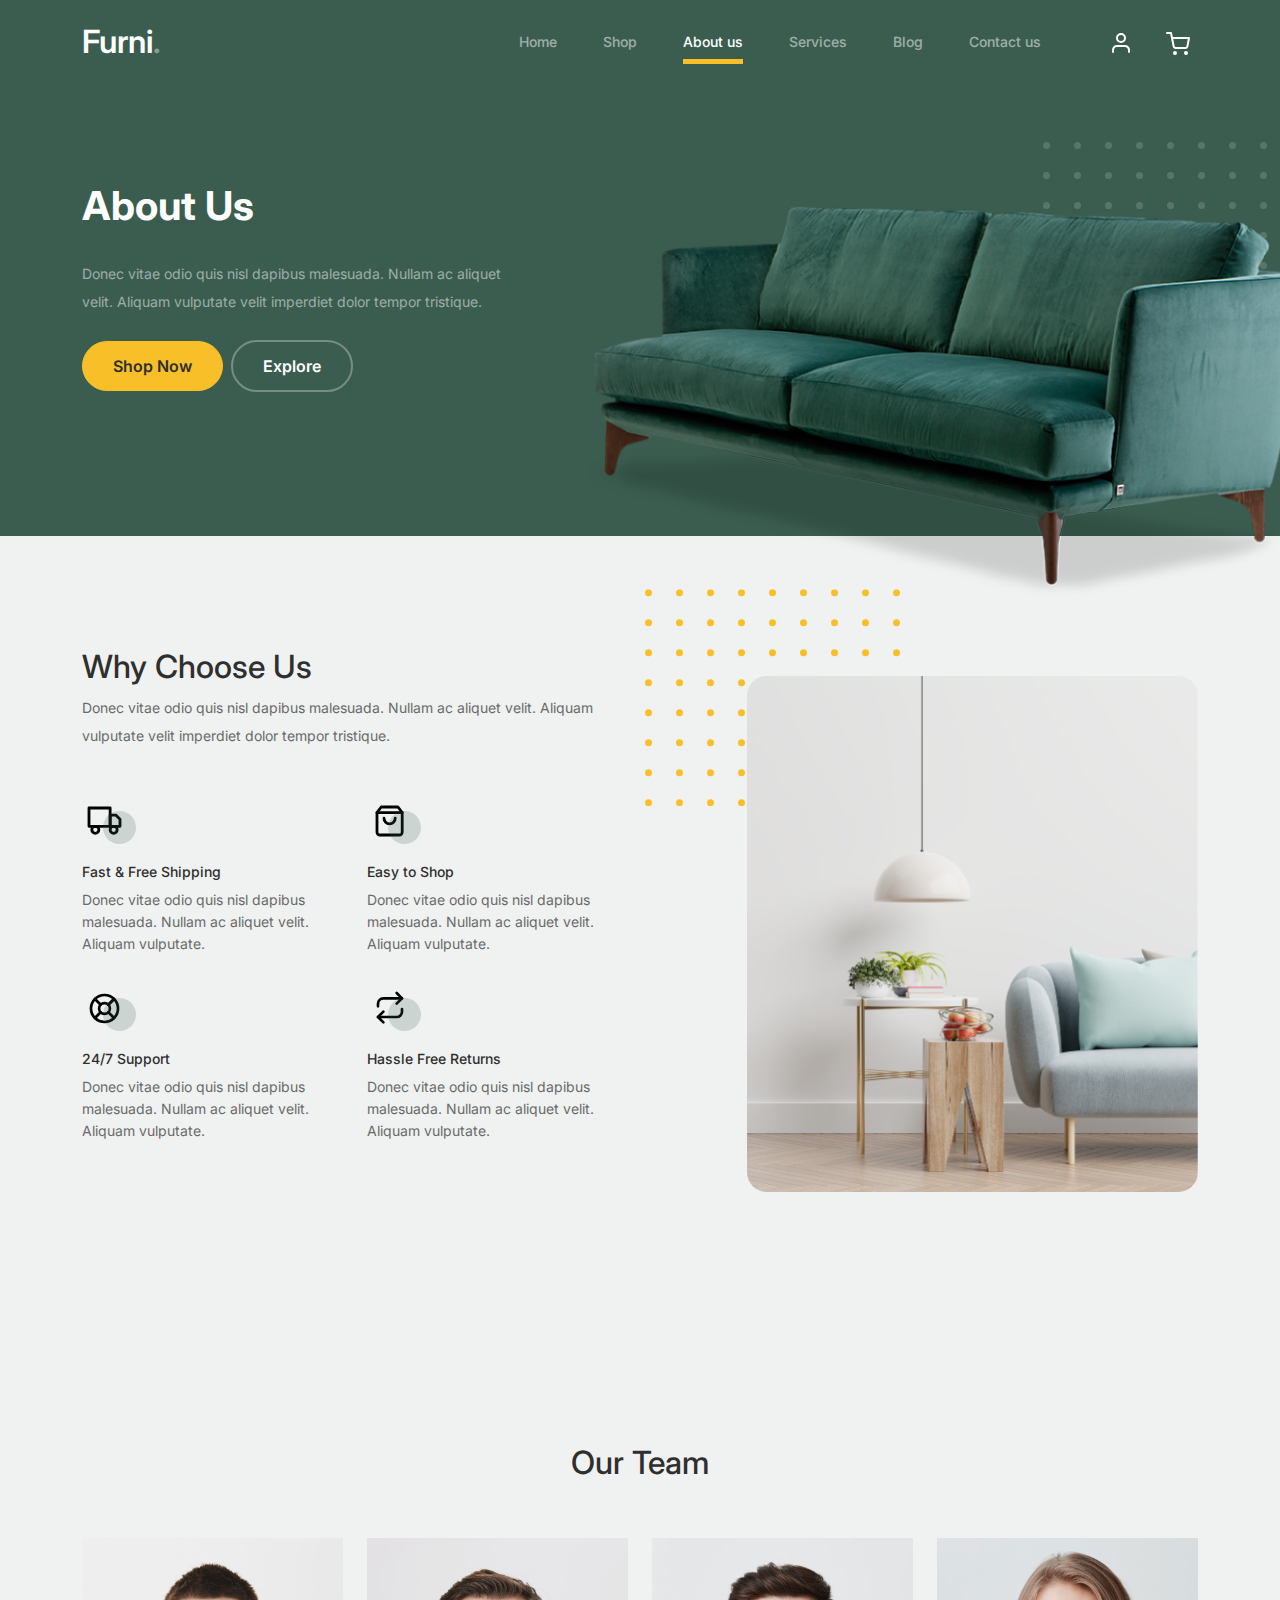
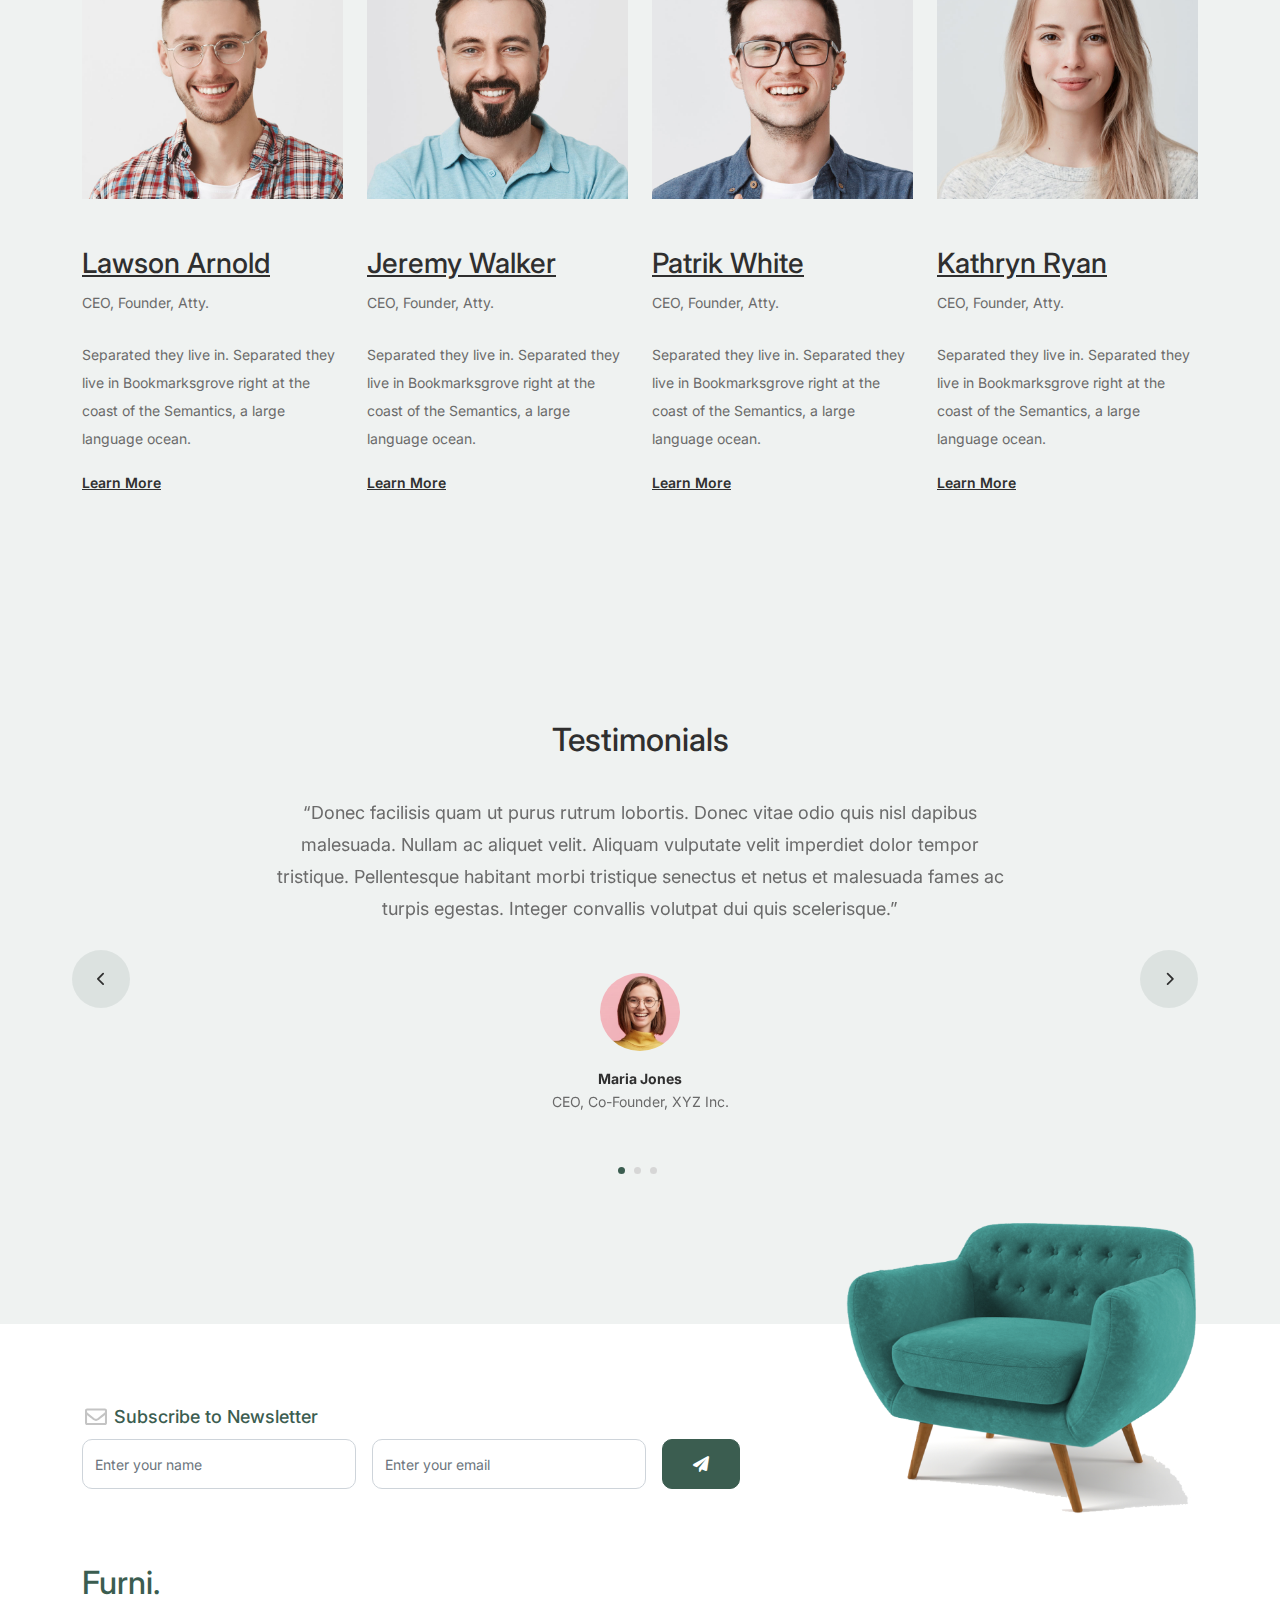
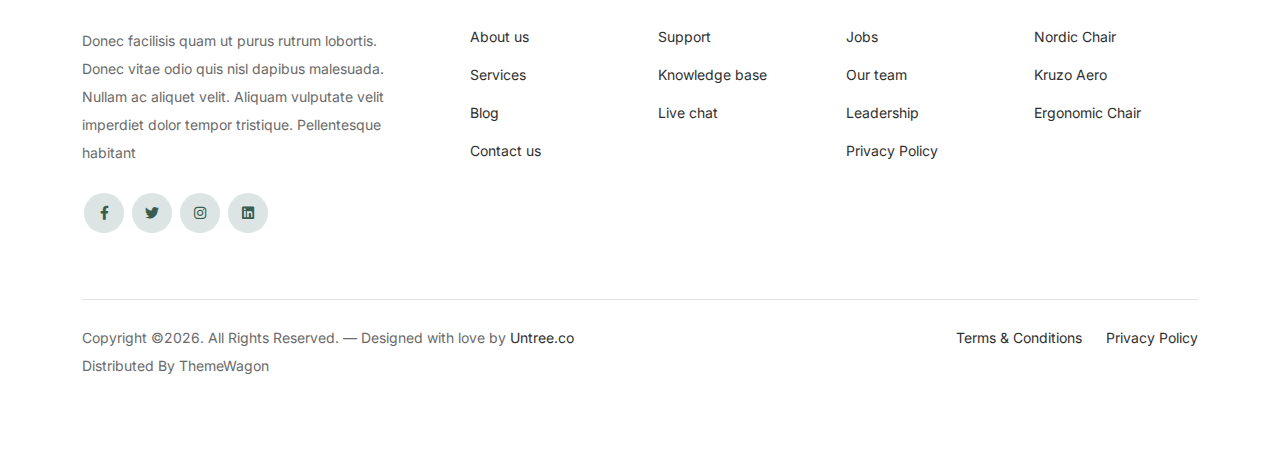
==== about.html @ dace1434 "add SVG icons and custom JavaScript for testimonial slider and quantity controls" ====
<!-- /*
* Bootstrap 5
* Template Name: Furni
* Template Author: Untree.co
* Template URI: https://untree.co/
* License: https://creativecommons.org/licenses/by/3.0/
*/ -->
<!doctype html>
<html lang="en">
<head>
  <meta charset="utf-8">
  <meta name="viewport" content="width=device-width, initial-scale=1, shrink-to-fit=no">
  <meta name="author" content="Untree.co">
  <link rel="shortcut icon" href="favicon.png">

  <meta name="description" content="" />
  <meta name="keywords" content="bootstrap, bootstrap4" />

		<!-- Bootstrap CSS -->
		<link href="css/bootstrap.min.css" rel="stylesheet">
		<link href="https://cdnjs.cloudflare.com/ajax/libs/font-awesome/6.0.0-beta3/css/all.min.css" rel="stylesheet">
		<link href="css/tiny-slider.css" rel="stylesheet">
		<link href="css/style.css" rel="stylesheet">
		<title>Furni Free Bootstrap 5 Template for Furniture and Interior Design Websites by Untree.co </title>
	</head>

	<body>

		<!-- Start Header/Navigation -->
		<nav class="custom-navbar navbar navbar navbar-expand-md navbar-dark bg-dark" arial-label="Furni navigation bar">

			<div class="container">
				<a class="navbar-brand" href="index.html">Furni<span>.</span></a>

				<button class="navbar-toggler" type="button" data-bs-toggle="collapse" data-bs-target="#navbarsFurni" aria-controls="navbarsFurni" aria-expanded="false" aria-label="Toggle navigation">
					<span class="navbar-toggler-icon"></span>
				</button>

				<div class="collapse navbar-collapse" id="navbarsFurni">
					<ul class="custom-navbar-nav navbar-nav ms-auto mb-2 mb-md-0">
						<li class="nav-item ">
							<a class="nav-link" href="index.html">Home</a>
						</li>
						<li><a class="nav-link" href="shop.html">Shop</a></li>
						<li class="active"><a class="nav-link" href="about.html">About us</a></li>
						<li><a class="nav-link" href="services.html">Services</a></li>
						<li><a class="nav-link" href="blog.html">Blog</a></li>
						<li><a class="nav-link" href="contact.html">Contact us</a></li>
					</ul>

					<ul class="custom-navbar-cta navbar-nav mb-2 mb-md-0 ms-5">
						<li><a class="nav-link" href="#"><img src="images/user.svg"></a></li>
						<li><a class="nav-link" href="cart.html"><img src="images/cart.svg"></a></li>
					</ul>
				</div>
			</div>
				
		</nav>
		<!-- End Header/Navigation -->

		<!-- Start Hero Section -->
			<div class="hero">
				<div class="container">
					<div class="row justify-content-between">
						<div class="col-lg-5">
							<div class="intro-excerpt">
								<h1>About Us</h1>
								<p class="mb-4">Donec vitae odio quis nisl dapibus malesuada. Nullam ac aliquet velit. Aliquam vulputate velit imperdiet dolor tempor tristique.</p>
								<p><a href="" class="btn btn-secondary me-2">Shop Now</a><a href="#" class="btn btn-white-outline">Explore</a></p>
							</div>
						</div>
						<div class="col-lg-7">
							<div class="hero-img-wrap">
								<img src="images/couch.png" class="img-fluid">
							</div>
						</div>
					</div>
				</div>
			</div>
		<!-- End Hero Section -->

		

		<!-- Start Why Choose Us Section -->
		<div class="why-choose-section">
			<div class="container">
				<div class="row justify-content-between align-items-center">
					<div class="col-lg-6">
						<h2 class="section-title">Why Choose Us</h2>
						<p>Donec vitae odio quis nisl dapibus malesuada. Nullam ac aliquet velit. Aliquam vulputate velit imperdiet dolor tempor tristique.</p>

						<div class="row my-5">
							<div class="col-6 col-md-6">
								<div class="feature">
									<div class="icon">
										<img src="images/truck.svg" alt="Image" class="imf-fluid">
									</div>
									<h3>Fast &amp; Free Shipping</h3>
									<p>Donec vitae odio quis nisl dapibus malesuada. Nullam ac aliquet velit. Aliquam vulputate.</p>
								</div>
							</div>

							<div class="col-6 col-md-6">
								<div class="feature">
									<div class="icon">
										<img src="images/bag.svg" alt="Image" class="imf-fluid">
									</div>
									<h3>Easy to Shop</h3>
									<p>Donec vitae odio quis nisl dapibus malesuada. Nullam ac aliquet velit. Aliquam vulputate.</p>
								</div>
							</div>

							<div class="col-6 col-md-6">
								<div class="feature">
									<div class="icon">
										<img src="images/support.svg" alt="Image" class="imf-fluid">
									</div>
									<h3>24/7 Support</h3>
									<p>Donec vitae odio quis nisl dapibus malesuada. Nullam ac aliquet velit. Aliquam vulputate.</p>
								</div>
							</div>

							<div class="col-6 col-md-6">
								<div class="feature">
									<div class="icon">
										<img src="images/return.svg" alt="Image" class="imf-fluid">
									</div>
									<h3>Hassle Free Returns</h3>
									<p>Donec vitae odio quis nisl dapibus malesuada. Nullam ac aliquet velit. Aliquam vulputate.</p>
								</div>
							</div>

						</div>
					</div>

					<div class="col-lg-5">
						<div class="img-wrap">
							<img src="images/why-choose-us-img.jpg" alt="Image" class="img-fluid">
						</div>
					</div>

				</div>
			</div>
		</div>
		<!-- End Why Choose Us Section -->

		<!-- Start Team Section -->
		<div class="untree_co-section">
			<div class="container">

				<div class="row mb-5">
					<div class="col-lg-5 mx-auto text-center">
						<h2 class="section-title">Our Team</h2>
					</div>
				</div>

				<div class="row">

					<!-- Start Column 1 -->
					<div class="col-12 col-md-6 col-lg-3 mb-5 mb-md-0">
						<img src="images/person_1.jpg" class="img-fluid mb-5">
						<h3 clas><a href="#"><span class="">Lawson</span> Arnold</a></h3>
            <span class="d-block position mb-4">CEO, Founder, Atty.</span>
            <p>Separated they live in.
            Separated they live in Bookmarksgrove right at the coast of the Semantics, a large language ocean.</p>
            <p class="mb-0"><a href="#" class="more dark">Learn More <span class="icon-arrow_forward"></span></a></p>
					</div> 
					<!-- End Column 1 -->

					<!-- Start Column 2 -->
					<div class="col-12 col-md-6 col-lg-3 mb-5 mb-md-0">
						<img src="images/person_2.jpg" class="img-fluid mb-5">

						<h3 clas><a href="#"><span class="">Jeremy</span> Walker</a></h3>
            <span class="d-block position mb-4">CEO, Founder, Atty.</span>
            <p>Separated they live in.
            Separated they live in Bookmarksgrove right at the coast of the Semantics, a large language ocean.</p>
            <p class="mb-0"><a href="#" class="more dark">Learn More <span class="icon-arrow_forward"></span></a></p>

					</div> 
					<!-- End Column 2 -->

					<!-- Start Column 3 -->
					<div class="col-12 col-md-6 col-lg-3 mb-5 mb-md-0">
						<img src="images/person_3.jpg" class="img-fluid mb-5">
						<h3 clas><a href="#"><span class="">Patrik</span> White</a></h3>
            <span class="d-block position mb-4">CEO, Founder, Atty.</span>
            <p>Separated they live in.
            Separated they live in Bookmarksgrove right at the coast of the Semantics, a large language ocean.</p>
            <p class="mb-0"><a href="#" class="more dark">Learn More <span class="icon-arrow_forward"></span></a></p>
					</div> 
					<!-- End Column 3 -->

					<!-- Start Column 4 -->
					<div class="col-12 col-md-6 col-lg-3 mb-5 mb-md-0">
						<img src="images/person_4.jpg" class="img-fluid mb-5">

						<h3 clas><a href="#"><span class="">Kathryn</span> Ryan</a></h3>
            <span class="d-block position mb-4">CEO, Founder, Atty.</span>
            <p>Separated they live in.
            Separated they live in Bookmarksgrove right at the coast of the Semantics, a large language ocean.</p>
            <p class="mb-0"><a href="#" class="more dark">Learn More <span class="icon-arrow_forward"></span></a></p>

          
					</div> 
					<!-- End Column 4 -->

					

				</div>
			</div>
		</div>
		<!-- End Team Section -->

		

		<!-- Start Testimonial Slider -->
		<div class="testimonial-section before-footer-section">
			<div class="container">
				<div class="row">
					<div class="col-lg-7 mx-auto text-center">
						<h2 class="section-title">Testimonials</h2>
					</div>
				</div>

				<div class="row justify-content-center">
					<div class="col-lg-12">
						<div class="testimonial-slider-wrap text-center">

							<div id="testimonial-nav">
								<span class="prev" data-controls="prev"><span class="fa fa-chevron-left"></span></span>
								<span class="next" data-controls="next"><span class="fa fa-chevron-right"></span></span>
							</div>

							<div class="testimonial-slider">
								
								<div class="item">
									<div class="row justify-content-center">
										<div class="col-lg-8 mx-auto">

											<div class="testimonial-block text-center">
												<blockquote class="mb-5">
													<p>&ldquo;Donec facilisis quam ut purus rutrum lobortis. Donec vitae odio quis nisl dapibus malesuada. Nullam ac aliquet velit. Aliquam vulputate velit imperdiet dolor tempor tristique. Pellentesque habitant morbi tristique senectus et netus et malesuada fames ac turpis egestas. Integer convallis volutpat dui quis scelerisque.&rdquo;</p>
												</blockquote>

												<div class="author-info">
													<div class="author-pic">
														<img src="images/person-1.png" alt="Maria Jones" class="img-fluid">
													</div>
													<h3 class="font-weight-bold">Maria Jones</h3>
													<span class="position d-block mb-3">CEO, Co-Founder, XYZ Inc.</span>
												</div>
											</div>

										</div>
									</div>
								</div> 
								<!-- END item -->

								<div class="item">
									<div class="row justify-content-center">
										<div class="col-lg-8 mx-auto">

											<div class="testimonial-block text-center">
												<blockquote class="mb-5">
													<p>&ldquo;Donec facilisis quam ut purus rutrum lobortis. Donec vitae odio quis nisl dapibus malesuada. Nullam ac aliquet velit. Aliquam vulputate velit imperdiet dolor tempor tristique. Pellentesque habitant morbi tristique senectus et netus et malesuada fames ac turpis egestas. Integer convallis volutpat dui quis scelerisque.&rdquo;</p>
												</blockquote>

												<div class="author-info">
													<div class="author-pic">
														<img src="images/person-1.png" alt="Maria Jones" class="img-fluid">
													</div>
													<h3 class="font-weight-bold">Maria Jones</h3>
													<span class="position d-block mb-3">CEO, Co-Founder, XYZ Inc.</span>
												</div>
											</div>

										</div>
									</div>
								</div> 
								<!-- END item -->

								<div class="item">
									<div class="row justify-content-center">
										<div class="col-lg-8 mx-auto">

											<div class="testimonial-block text-center">
												<blockquote class="mb-5">
													<p>&ldquo;Donec facilisis quam ut purus rutrum lobortis. Donec vitae odio quis nisl dapibus malesuada. Nullam ac aliquet velit. Aliquam vulputate velit imperdiet dolor tempor tristique. Pellentesque habitant morbi tristique senectus et netus et malesuada fames ac turpis egestas. Integer convallis volutpat dui quis scelerisque.&rdquo;</p>
												</blockquote>

												<div class="author-info">
													<div class="author-pic">
														<img src="images/person-1.png" alt="Maria Jones" class="img-fluid">
													</div>
													<h3 class="font-weight-bold">Maria Jones</h3>
													<span class="position d-block mb-3">CEO, Co-Founder, XYZ Inc.</span>
												</div>
											</div>

										</div>
									</div>
								</div> 
								<!-- END item -->

							</div>

						</div>
					</div>
				</div>
			</div>
		</div>
		<!-- End Testimonial Slider -->

		

		<!-- Start Footer Section -->
		<footer class="footer-section">
			<div class="container relative">

				<div class="sofa-img">
					<img src="images/sofa.png" alt="Image" class="img-fluid">
				</div>

				<div class="row">
					<div class="col-lg-8">
						<div class="subscription-form">
							<h3 class="d-flex align-items-center"><span class="me-1"><img src="images/envelope-outline.svg" alt="Image" class="img-fluid"></span><span>Subscribe to Newsletter</span></h3>

							<form action="#" class="row g-3">
								<div class="col-auto">
									<input type="text" class="form-control" placeholder="Enter your name">
								</div>
								<div class="col-auto">
									<input type="email" class="form-control" placeholder="Enter your email">
								</div>
								<div class="col-auto">
									<button class="btn btn-primary">
										<span class="fa fa-paper-plane"></span>
									</button>
								</div>
							</form>

						</div>
					</div>
				</div>

				<div class="row g-5 mb-5">
					<div class="col-lg-4">
						<div class="mb-4 footer-logo-wrap"><a href="#" class="footer-logo">Furni<span>.</span></a></div>
						<p class="mb-4">Donec facilisis quam ut purus rutrum lobortis. Donec vitae odio quis nisl dapibus malesuada. Nullam ac aliquet velit. Aliquam vulputate velit imperdiet dolor tempor tristique. Pellentesque habitant</p>

						<ul class="list-unstyled custom-social">
							<li><a href="#"><span class="fa fa-brands fa-facebook-f"></span></a></li>
							<li><a href="#"><span class="fa fa-brands fa-twitter"></span></a></li>
							<li><a href="#"><span class="fa fa-brands fa-instagram"></span></a></li>
							<li><a href="#"><span class="fa fa-brands fa-linkedin"></span></a></li>
						</ul>
					</div>

					<div class="col-lg-8">
						<div class="row links-wrap">
							<div class="col-6 col-sm-6 col-md-3">
								<ul class="list-unstyled">
									<li><a href="#">About us</a></li>
									<li><a href="#">Services</a></li>
									<li><a href="#">Blog</a></li>
									<li><a href="#">Contact us</a></li>
								</ul>
							</div>

							<div class="col-6 col-sm-6 col-md-3">
								<ul class="list-unstyled">
									<li><a href="#">Support</a></li>
									<li><a href="#">Knowledge base</a></li>
									<li><a href="#">Live chat</a></li>
								</ul>
							</div>

							<div class="col-6 col-sm-6 col-md-3">
								<ul class="list-unstyled">
									<li><a href="#">Jobs</a></li>
									<li><a href="#">Our team</a></li>
									<li><a href="#">Leadership</a></li>
									<li><a href="#">Privacy Policy</a></li>
								</ul>
							</div>

							<div class="col-6 col-sm-6 col-md-3">
								<ul class="list-unstyled">
									<li><a href="#">Nordic Chair</a></li>
									<li><a href="#">Kruzo Aero</a></li>
									<li><a href="#">Ergonomic Chair</a></li>
								</ul>
							</div>
						</div>
					</div>

				</div>

				<div class="border-top copyright">
					<div class="row pt-4">
						<div class="col-lg-6">
							<p class="mb-2 text-center text-lg-start">Copyright &copy;<script>document.write(new Date().getFullYear());</script>. All Rights Reserved. &mdash; Designed with love by <a href="https://untree.co">Untree.co</a> Distributed By <a hreff="https://themewagon.com">ThemeWagon</a>  <!-- License information: https://untree.co/license/ -->
            </p>
						</div>

						<div class="col-lg-6 text-center text-lg-end">
							<ul class="list-unstyled d-inline-flex ms-auto">
								<li class="me-4"><a href="#">Terms &amp; Conditions</a></li>
								<li><a href="#">Privacy Policy</a></li>
							</ul>
						</div>

					</div>
				</div>

			</div>
		</footer>
		<!-- End Footer Section -->	


		<script src="js/bootstrap.bundle.min.js"></script>
		<script src="js/tiny-slider.js"></script>
		<script src="js/custom.js"></script>
	</body>

</html>
---- css/tiny-slider.css ----
.tns-outer{padding:0 !important}.tns-outer [hidden]{display:none !important}.tns-outer [aria-controls],.tns-outer [data-action]{cursor:pointer}.tns-slider{-webkit-transition:all 0s;-moz-transition:all 0s;transition:all 0s}.tns-slider>.tns-item{-webkit-box-sizing:border-box;-moz-box-sizing:border-box;box-sizing:border-box}.tns-horizontal.tns-subpixel{white-space:nowrap}.tns-horizontal.tns-subpixel>.tns-item{display:inline-block;vertical-align:top;white-space:normal}.tns-horizontal.tns-no-subpixel:after{content:'';display:table;clear:both}.tns-horizontal.tns-no-subpixel>.tns-item{float:left}.tns-horizontal.tns-carousel.tns-no-subpixel>.tns-item{margin-right:-100%}.tns-no-calc{position:relative;left:0}.tns-gallery{position:relative;left:0;min-height:1px}.tns-gallery>.tns-item{position:absolute;left:-100%;-webkit-transition:transform 0s, opacity 0s;-moz-transition:transform 0s, opacity 0s;transition:transform 0s, opacity 0s}.tns-gallery>.tns-slide-active{position:relative;left:auto !important}.tns-gallery>.tns-moving{-webkit-transition:all 0.25s;-moz-transition:all 0.25s;transition:all 0.25s}.tns-autowidth{display:inline-block}.tns-lazy-img{-webkit-transition:opacity 0.6s;-moz-transition:opacity 0.6s;transition:opacity 0.6s;opacity:0.6}.tns-lazy-img.tns-complete{opacity:1}.tns-ah{-webkit-transition:height 0s;-moz-transition:height 0s;transition:height 0s}.tns-ovh{overflow:hidden}.tns-visually-hidden{position:absolute;left:-10000em}.tns-transparent{opacity:0;visibility:hidden}.tns-fadeIn{opacity:1;filter:alpha(opacity=100);z-index:0}.tns-normal,.tns-fadeOut{opacity:0;filter:alpha(opacity=0);z-index:-1}.tns-vpfix{white-space:nowrap}.tns-vpfix>div,.tns-vpfix>li{display:inline-block}.tns-t-subp2{margin:0 auto;width:310px;position:relative;height:10px;overflow:hidden}.tns-t-ct{width:2333.3333333%;width:-webkit-calc(100% * 70 / 3);width:-moz-calc(100% * 70 / 3);width:calc(100% * 70 / 3);position:absolute;right:0}.tns-t-ct:after{content:'';display:table;clear:both}.tns-t-ct>div{width:1.4285714%;width:-webkit-calc(100% / 70);width:-moz-calc(100% / 70);width:calc(100% / 70);height:10px;float:left}

/*# sourceMappingURL=sourcemaps/tiny-slider.css.map */
---- css/style.css ----
/*
* Template Name: UntreeStore
* Template Author: Untree.co
* Author URI: https://untree.co/
* License: https://creativecommons.org/licenses/by/3.0/
*/
@import url("https://fonts.googleapis.com/css2?family=Inter:wght@400;500;600;700;800&display=swap");
body {
  overflow-x: hidden;
  position: relative; }

body {
  font-family: "Inter", sans-serif;
  font-weight: 400;
  line-height: 28px;
  color: #6a6a6a;
  font-size: 14px;
  background-color: #eff2f1; }

a {
  text-decoration: none;
  -webkit-transition: .3s all ease;
  -o-transition: .3s all ease;
  transition: .3s all ease;
  color: #2f2f2f;
  text-decoration: underline; }
  a:hover {
    color: #2f2f2f;
    text-decoration: none; }
  a.more {
    font-weight: 600; }

.custom-navbar {
  background: #3b5d50 !important;
  padding-top: 20px;
  padding-bottom: 20px; }
  .custom-navbar .navbar-brand {
    font-size: 32px;
    font-weight: 600; }
    .custom-navbar .navbar-brand > span {
      opacity: .4; }
  .custom-navbar .navbar-toggler {
    border-color: transparent; }
    .custom-navbar .navbar-toggler:active, .custom-navbar .navbar-toggler:focus {
      -webkit-box-shadow: none;
      box-shadow: none;
      outline: none; }
  @media (min-width: 992px) {
    .custom-navbar .custom-navbar-nav li {
      margin-left: 15px;
      margin-right: 15px; } }
  .custom-navbar .custom-navbar-nav li a {
    font-weight: 500;
    color: #ffffff !important;
    opacity: .5;
    -webkit-transition: .3s all ease;
    -o-transition: .3s all ease;
    transition: .3s all ease;
    position: relative; }
    @media (min-width: 768px) {
      .custom-navbar .custom-navbar-nav li a:before {
        content: "";
        position: absolute;
        bottom: 0;
        left: 8px;
        right: 8px;
        background: #f9bf29;
        height: 5px;
        opacity: 1;
        visibility: visible;
        width: 0;
        -webkit-transition: .15s all ease-out;
        -o-transition: .15s all ease-out;
        transition: .15s all ease-out; } }
    .custom-navbar .custom-navbar-nav li a:hover {
      opacity: 1; }
      .custom-navbar .custom-navbar-nav li a:hover:before {
        width: calc(100% - 16px); }
  .custom-navbar .custom-navbar-nav li.active a {
    opacity: 1; }
    .custom-navbar .custom-navbar-nav li.active a:before {
      width: calc(100% - 16px); }
  .custom-navbar .custom-navbar-cta {
    margin-left: 0 !important;
    -webkit-box-orient: horizontal;
    -webkit-box-direction: normal;
    -ms-flex-direction: row;
    flex-direction: row; }
    @media (min-width: 768px) {
      .custom-navbar .custom-navbar-cta {
        margin-left: 40px !important; } }
    .custom-navbar .custom-navbar-cta li {
      margin-left: 0px;
      margin-right: 0px; }
      .custom-navbar .custom-navbar-cta li:first-child {
        margin-right: 20px; }

.hero {
  background: #3b5d50;
  padding: calc(4rem - 30px) 0 0rem 0; }
  @media (min-width: 768px) {
    .hero {
      padding: calc(4rem - 30px) 0 4rem 0; } }
  @media (min-width: 992px) {
    .hero {
      padding: calc(8rem - 30px) 0 8rem 0; } }
  .hero .intro-excerpt {
    position: relative;
    z-index: 4; }
    @media (min-width: 992px) {
      .hero .intro-excerpt {
        max-width: 450px; } }
  .hero h1 {
    font-weight: 700;
    color: #ffffff;
    margin-bottom: 30px; }
    @media (min-width: 1400px) {
      .hero h1 {
        font-size: 54px; } }
  .hero p {
    color: rgba(255, 255, 255, 0.5);
    margin-botom: 30px; }
  .hero .hero-img-wrap {
    position: relative; }
    .hero .hero-img-wrap img {
      position: relative;
      top: 0px;
      right: 0px;
      z-index: 2;
      max-width: 780px;
      left: -20px; }
      @media (min-width: 768px) {
        .hero .hero-img-wrap img {
          right: 0px;
          left: -100px; } }
      @media (min-width: 992px) {
        .hero .hero-img-wrap img {
          left: 0px;
          top: -80px;
          position: absolute;
          right: -50px; } }
      @media (min-width: 1200px) {
        .hero .hero-img-wrap img {
          left: 0px;
          top: -80px;
          right: -100px; } }
    .hero .hero-img-wrap:after {
      content: "";
      position: absolute;
      width: 255px;
      height: 217px;
      background-image: url("../images/dots-light.svg");
      background-size: contain;
      background-repeat: no-repeat;
      right: -100px;
      top: -0px; }
      @media (min-width: 1200px) {
        .hero .hero-img-wrap:after {
          top: -40px; } }

.btn {
  font-weight: 600;
  padding: 12px 30px;
  border-radius: 30px;
  color: #ffffff;
  background: #2f2f2f;
  border-color: #2f2f2f; }
  .btn:hover {
    color: #ffffff;
    background: #222222;
    border-color: #222222; }
  .btn:active, .btn:focus {
    outline: none !important;
    -webkit-box-shadow: none;
    box-shadow: none; }
  .btn.btn-primary {
    background: #3b5d50;
    border-color: #3b5d50; }
    .btn.btn-primary:hover {
      background: #314d43;
      border-color: #314d43; }
  .btn.btn-secondary {
    color: #2f2f2f;
    background: #f9bf29;
    border-color: #f9bf29; }
    .btn.btn-secondary:hover {
      background: #f8b810;
      border-color: #f8b810; }
  .btn.btn-white-outline {
    background: transparent;
    border-width: 2px;
    border-color: rgba(255, 255, 255, 0.3); }
    .btn.btn-white-outline:hover {
      border-color: white;
      color: #ffffff; }

.section-title {
  color: #2f2f2f; }

.product-section {
  padding: 7rem 0; }
  .product-section .product-item {
    text-align: center;
    text-decoration: none;
    display: block;
    position: relative;
    padding-bottom: 50px;
    cursor: pointer; }
    .product-section .product-item .product-thumbnail {
      margin-bottom: 30px;
      position: relative;
      top: 0;
      -webkit-transition: .3s all ease;
      -o-transition: .3s all ease;
      transition: .3s all ease; }
    .product-section .product-item h3 {
      font-weight: 600;
      font-size: 16px; }
    .product-section .product-item strong {
      font-weight: 800 !important;
      font-size: 18px !important; }
    .product-section .product-item h3, .product-section .product-item strong {
      color: #2f2f2f;
      text-decoration: none; }
    .product-section .product-item .icon-cross {
      position: absolute;
      width: 35px;
      height: 35px;
      display: inline-block;
      background: #2f2f2f;
      bottom: 15px;
      left: 50%;
      -webkit-transform: translateX(-50%);
      -ms-transform: translateX(-50%);
      transform: translateX(-50%);
      margin-bottom: -17.5px;
      border-radius: 50%;
      opacity: 0;
      visibility: hidden;
      -webkit-transition: .3s all ease;
      -o-transition: .3s all ease;
      transition: .3s all ease; }
      .product-section .product-item .icon-cross img {
        position: absolute;
        left: 50%;
        top: 50%;
        -webkit-transform: translate(-50%, -50%);
        -ms-transform: translate(-50%, -50%);
        transform: translate(-50%, -50%); }
    .product-section .product-item:before {
      bottom: 0;
      left: 0;
      right: 0;
      position: absolute;
      content: "";
      background: #dce5e4;
      height: 0%;
      z-index: -1;
      border-radius: 10px;
      -webkit-transition: .3s all ease;
      -o-transition: .3s all ease;
      transition: .3s all ease; }
    .product-section .product-item:hover .product-thumbnail {
      top: -25px; }
    .product-section .product-item:hover .icon-cross {
      bottom: 0;
      opacity: 1;
      visibility: visible; }
    .product-section .product-item:hover:before {
      height: 70%; }

.why-choose-section {
  padding: 7rem 0; }
  .why-choose-section .img-wrap {
    position: relative; }
    .why-choose-section .img-wrap:before {
      position: absolute;
      content: "";
      width: 255px;
      height: 217px;
      background-image: url("../images/dots-yellow.svg");
      background-repeat: no-repeat;
      background-size: contain;
      -webkit-transform: translate(-40%, -40%);
      -ms-transform: translate(-40%, -40%);
      transform: translate(-40%, -40%);
      z-index: -1; }
    .why-choose-section .img-wrap img {
      border-radius: 20px; }

.feature {
  margin-bottom: 30px; }
  .feature .icon {
    display: inline-block;
    position: relative;
    margin-bottom: 20px; }
    .feature .icon:before {
      content: "";
      width: 33px;
      height: 33px;
      position: absolute;
      background: rgba(59, 93, 80, 0.2);
      border-radius: 50%;
      right: -8px;
      bottom: 0; }
  .feature h3 {
    font-size: 14px;
    color: #2f2f2f; }
  .feature p {
    font-size: 14px;
    line-height: 22px;
    color: #6a6a6a; }

.we-help-section {
  padding: 7rem 0; }
  .we-help-section .imgs-grid {
    display: -ms-grid;
    display: grid;
    -ms-grid-columns: (1fr)[27];
    grid-template-columns: repeat(27, 1fr);
    position: relative; }
    .we-help-section .imgs-grid:before {
      position: absolute;
      content: "";
      width: 255px;
      height: 217px;
      background-image: url("../images/dots-green.svg");
      background-size: contain;
      background-repeat: no-repeat;
      -webkit-transform: translate(-40%, -40%);
      -ms-transform: translate(-40%, -40%);
      transform: translate(-40%, -40%);
      z-index: -1; }
    .we-help-section .imgs-grid .grid {
      position: relative; }
      .we-help-section .imgs-grid .grid img {
        border-radius: 20px;
        max-width: 100%; }
      .we-help-section .imgs-grid .grid.grid-1 {
        -ms-grid-column: 1;
        -ms-grid-column-span: 18;
        grid-column: 1 / span 18;
        -ms-grid-row: 1;
        -ms-grid-row-span: 27;
        grid-row: 1 / span 27; }
      .we-help-section .imgs-grid .grid.grid-2 {
        -ms-grid-column: 19;
        -ms-grid-column-span: 27;
        grid-column: 19 / span 27;
        -ms-grid-row: 1;
        -ms-grid-row-span: 5;
        grid-row: 1 / span 5;
        padding-left: 20px; }
      .we-help-section .imgs-grid .grid.grid-3 {
        -ms-grid-column: 14;
        -ms-grid-column-span: 16;
        grid-column: 14 / span 16;
        -ms-grid-row: 6;
        -ms-grid-row-span: 27;
        grid-row: 6 / span 27;
        padding-top: 20px; }

.custom-list {
  width: 100%; }
  .custom-list li {
    display: inline-block;
    width: calc(50% - 20px);
    margin-bottom: 12px;
    line-height: 1.5;
    position: relative;
    padding-left: 20px; }
    .custom-list li:before {
      content: "";
      width: 8px;
      height: 8px;
      border-radius: 50%;
      border: 2px solid #3b5d50;
      position: absolute;
      left: 0;
      top: 8px; }

.popular-product {
  padding: 0 0 7rem 0; }
  .popular-product .product-item-sm h3 {
    font-size: 14px;
    font-weight: 700;
    color: #2f2f2f; }
  .popular-product .product-item-sm a {
    text-decoration: none;
    color: #2f2f2f;
    -webkit-transition: .3s all ease;
    -o-transition: .3s all ease;
    transition: .3s all ease; }
    .popular-product .product-item-sm a:hover {
      color: rgba(47, 47, 47, 0.5); }
  .popular-product .product-item-sm p {
    line-height: 1.4;
    margin-bottom: 10px;
    font-size: 14px; }
  .popular-product .product-item-sm .thumbnail {
    margin-right: 10px;
    -webkit-box-flex: 0;
    -ms-flex: 0 0 120px;
    flex: 0 0 120px;
    position: relative; }
    .popular-product .product-item-sm .thumbnail:before {
      content: "";
      position: absolute;
      border-radius: 20px;
      background: #dce5e4;
      width: 98px;
      height: 98px;
      top: 50%;
      left: 50%;
      -webkit-transform: translate(-50%, -50%);
      -ms-transform: translate(-50%, -50%);
      transform: translate(-50%, -50%);
      z-index: -1; }

.testimonial-section {
  padding: 3rem 0 7rem 0; }

.testimonial-slider-wrap {
  position: relative; }
  .testimonial-slider-wrap .tns-inner {
    padding-top: 30px; }
  .testimonial-slider-wrap .item .testimonial-block blockquote {
    font-size: 16px; }
    @media (min-width: 768px) {
      .testimonial-slider-wrap .item .testimonial-block blockquote {
        line-height: 32px;
        font-size: 18px; } }
  .testimonial-slider-wrap .item .testimonial-block .author-info .author-pic {
    margin-bottom: 20px; }
    .testimonial-slider-wrap .item .testimonial-block .author-info .author-pic img {
      max-width: 80px;
      border-radius: 50%; }
  .testimonial-slider-wrap .item .testimonial-block .author-info h3 {
    font-size: 14px;
    font-weight: 700;
    color: #2f2f2f;
    margin-bottom: 0; }
  .testimonial-slider-wrap #testimonial-nav {
    position: absolute;
    top: 50%;
    z-index: 99;
    width: 100%;
    display: none; }
    @media (min-width: 768px) {
      .testimonial-slider-wrap #testimonial-nav {
        display: block; } }
    .testimonial-slider-wrap #testimonial-nav > span {
      cursor: pointer;
      position: absolute;
      width: 58px;
      height: 58px;
      line-height: 58px;
      border-radius: 50%;
      background: rgba(59, 93, 80, 0.1);
      color: #2f2f2f;
      -webkit-transition: .3s all ease;
      -o-transition: .3s all ease;
      transition: .3s all ease; }
      .testimonial-slider-wrap #testimonial-nav > span:hover {
        background: #3b5d50;
        color: #ffffff; }
    .testimonial-slider-wrap #testimonial-nav .prev {
      left: -10px; }
    .testimonial-slider-wrap #testimonial-nav .next {
      right: 0; }
  .testimonial-slider-wrap .tns-nav {
    position: absolute;
    bottom: -50px;
    left: 50%;
    -webkit-transform: translateX(-50%);
    -ms-transform: translateX(-50%);
    transform: translateX(-50%); }
    .testimonial-slider-wrap .tns-nav button {
      background: none;
      border: none;
      display: inline-block;
      position: relative;
      width: 0 !important;
      height: 7px !important;
      margin: 2px; }
      .testimonial-slider-wrap .tns-nav button:active, .testimonial-slider-wrap .tns-nav button:focus, .testimonial-slider-wrap .tns-nav button:hover {
        outline: none;
        -webkit-box-shadow: none;
        box-shadow: none;
        background: none; }
      .testimonial-slider-wrap .tns-nav button:before {
        display: block;
        width: 7px;
        height: 7px;
        left: 0;
        top: 0;
        position: absolute;
        content: "";
        border-radius: 50%;
        -webkit-transition: .3s all ease;
        -o-transition: .3s all ease;
        transition: .3s all ease;
        background-color: #d6d6d6; }
      .testimonial-slider-wrap .tns-nav button:hover:before, .testimonial-slider-wrap .tns-nav button.tns-nav-active:before {
        background-color: #3b5d50; }

.before-footer-section {
  padding: 7rem 0 12rem 0 !important; }

.blog-section {
  padding: 7rem 0 12rem 0; }
  .blog-section .post-entry a {
    text-decoration: none; }
  .blog-section .post-entry .post-thumbnail {
    display: block;
    margin-bottom: 20px; }
    .blog-section .post-entry .post-thumbnail img {
      border-radius: 20px;
      -webkit-transition: .3s all ease;
      -o-transition: .3s all ease;
      transition: .3s all ease; }
  .blog-section .post-entry .post-content-entry {
    padding-left: 15px;
    padding-right: 15px; }
    .blog-section .post-entry .post-content-entry h3 {
      font-size: 16px;
      margin-bottom: 0;
      font-weight: 600;
      margin-bottom: 7px; }
    .blog-section .post-entry .post-content-entry .meta {
      font-size: 14px; }
      .blog-section .post-entry .post-content-entry .meta a {
        font-weight: 600; }
  .blog-section .post-entry:hover .post-thumbnail img, .blog-section .post-entry:focus .post-thumbnail img {
    opacity: .7; }

.footer-section {
  padding: 80px 0;
  background: #ffffff; }
  .footer-section .relative {
    position: relative; }
  .footer-section a {
    text-decoration: none;
    color: #2f2f2f;
    -webkit-transition: .3s all ease;
    -o-transition: .3s all ease;
    transition: .3s all ease; }
    .footer-section a:hover {
      color: rgba(47, 47, 47, 0.5); }
  .footer-section .subscription-form {
    margin-bottom: 40px;
    position: relative;
    z-index: 2;
    margin-top: 100px; }
    @media (min-width: 992px) {
      .footer-section .subscription-form {
        margin-top: 0px;
        margin-bottom: 80px; } }
    .footer-section .subscription-form h3 {
      font-size: 18px;
      font-weight: 500;
      color: #3b5d50; }
    .footer-section .subscription-form .form-control {
      height: 50px;
      border-radius: 10px;
      font-family: "Inter", sans-serif; }
      .footer-section .subscription-form .form-control:active, .footer-section .subscription-form .form-control:focus {
        outline: none;
        -webkit-box-shadow: none;
        box-shadow: none;
        border-color: #3b5d50;
        -webkit-box-shadow: 0 1px 4px 0 rgba(0, 0, 0, 0.2);
        box-shadow: 0 1px 4px 0 rgba(0, 0, 0, 0.2); }
      .footer-section .subscription-form .form-control::-webkit-input-placeholder {
        font-size: 14px; }
      .footer-section .subscription-form .form-control::-moz-placeholder {
        font-size: 14px; }
      .footer-section .subscription-form .form-control:-ms-input-placeholder {
        font-size: 14px; }
      .footer-section .subscription-form .form-control:-moz-placeholder {
        font-size: 14px; }
    .footer-section .subscription-form .btn {
      border-radius: 10px !important; }
  .footer-section .sofa-img {
    position: absolute;
    top: -200px;
    z-index: 1;
    right: 0; }
    .footer-section .sofa-img img {
      max-width: 380px; }
  .footer-section .links-wrap {
    margin-top: 0px; }
    @media (min-width: 992px) {
      .footer-section .links-wrap {
        margin-top: 54px; } }
    .footer-section .links-wrap ul li {
      margin-bottom: 10px; }
  .footer-section .footer-logo-wrap .footer-logo {
    font-size: 32px;
    font-weight: 500;
    text-decoration: none;
    color: #3b5d50; }
  .footer-section .custom-social li {
    margin: 2px;
    display: inline-block; }
    .footer-section .custom-social li a {
      width: 40px;
      height: 40px;
      text-align: center;
      line-height: 40px;
      display: inline-block;
      background: #dce5e4;
      color: #3b5d50;
      border-radius: 50%; }
      .footer-section .custom-social li a:hover {
        background: #3b5d50;
        color: #ffffff; }
  .footer-section .border-top {
    border-color: #dce5e4; }
    .footer-section .border-top.copyright {
      font-size: 14px !important; }

.untree_co-section {
  padding: 7rem 0; }

.form-control {
  height: 50px;
  border-radius: 10px;
  font-family: "Inter", sans-serif; }
  .form-control:active, .form-control:focus {
    outline: none;
    -webkit-box-shadow: none;
    box-shadow: none;
    border-color: #3b5d50;
    -webkit-box-shadow: 0 1px 4px 0 rgba(0, 0, 0, 0.2);
    box-shadow: 0 1px 4px 0 rgba(0, 0, 0, 0.2); }
  .form-control::-webkit-input-placeholder {
    font-size: 14px; }
  .form-control::-moz-placeholder {
    font-size: 14px; }
  .form-control:-ms-input-placeholder {
    font-size: 14px; }
  .form-control:-moz-placeholder {
    font-size: 14px; }

.service {
  line-height: 1.5; }
  .service .service-icon {
    border-radius: 10px;
    -webkit-box-flex: 0;
    -ms-flex: 0 0 50px;
    flex: 0 0 50px;
    height: 50px;
    line-height: 50px;
    text-align: center;
    background: #3b5d50;
    margin-right: 20px;
    color: #ffffff; }

textarea {
  height: auto !important; }

.site-blocks-table {
  overflow: auto; }
  .site-blocks-table .product-thumbnail {
    width: 200px; }
  .site-blocks-table .btn {
    padding: 2px 10px; }
  .site-blocks-table thead th {
    padding: 30px;
    text-align: center;
    border-width: 0px !important;
    vertical-align: middle;
    color: rgba(0, 0, 0, 0.8);
    font-size: 18px; }
  .site-blocks-table td {
    padding: 20px;
    text-align: center;
    vertical-align: middle;
    color: rgba(0, 0, 0, 0.8); }
  .site-blocks-table tbody tr:first-child td {
    border-top: 1px solid #3b5d50 !important; }
  .site-blocks-table .btn {
    background: none !important;
    color: #000000;
    border: none;
    height: auto !important; }

.site-block-order-table th {
  border-top: none !important;
  border-bottom-width: 1px !important; }

.site-block-order-table td, .site-block-order-table th {
  color: #000000; }

.couponcode-wrap input {
  border-radius: 10px !important; }

.text-primary {
  color: #3b5d50 !important; }

.thankyou-icon {
  position: relative;
  color: #3b5d50; }
  .thankyou-icon:before {
    position: absolute;
    content: "";
    width: 50px;
    height: 50px;
    border-radius: 50%;
    background: rgba(59, 93, 80, 0.2); }
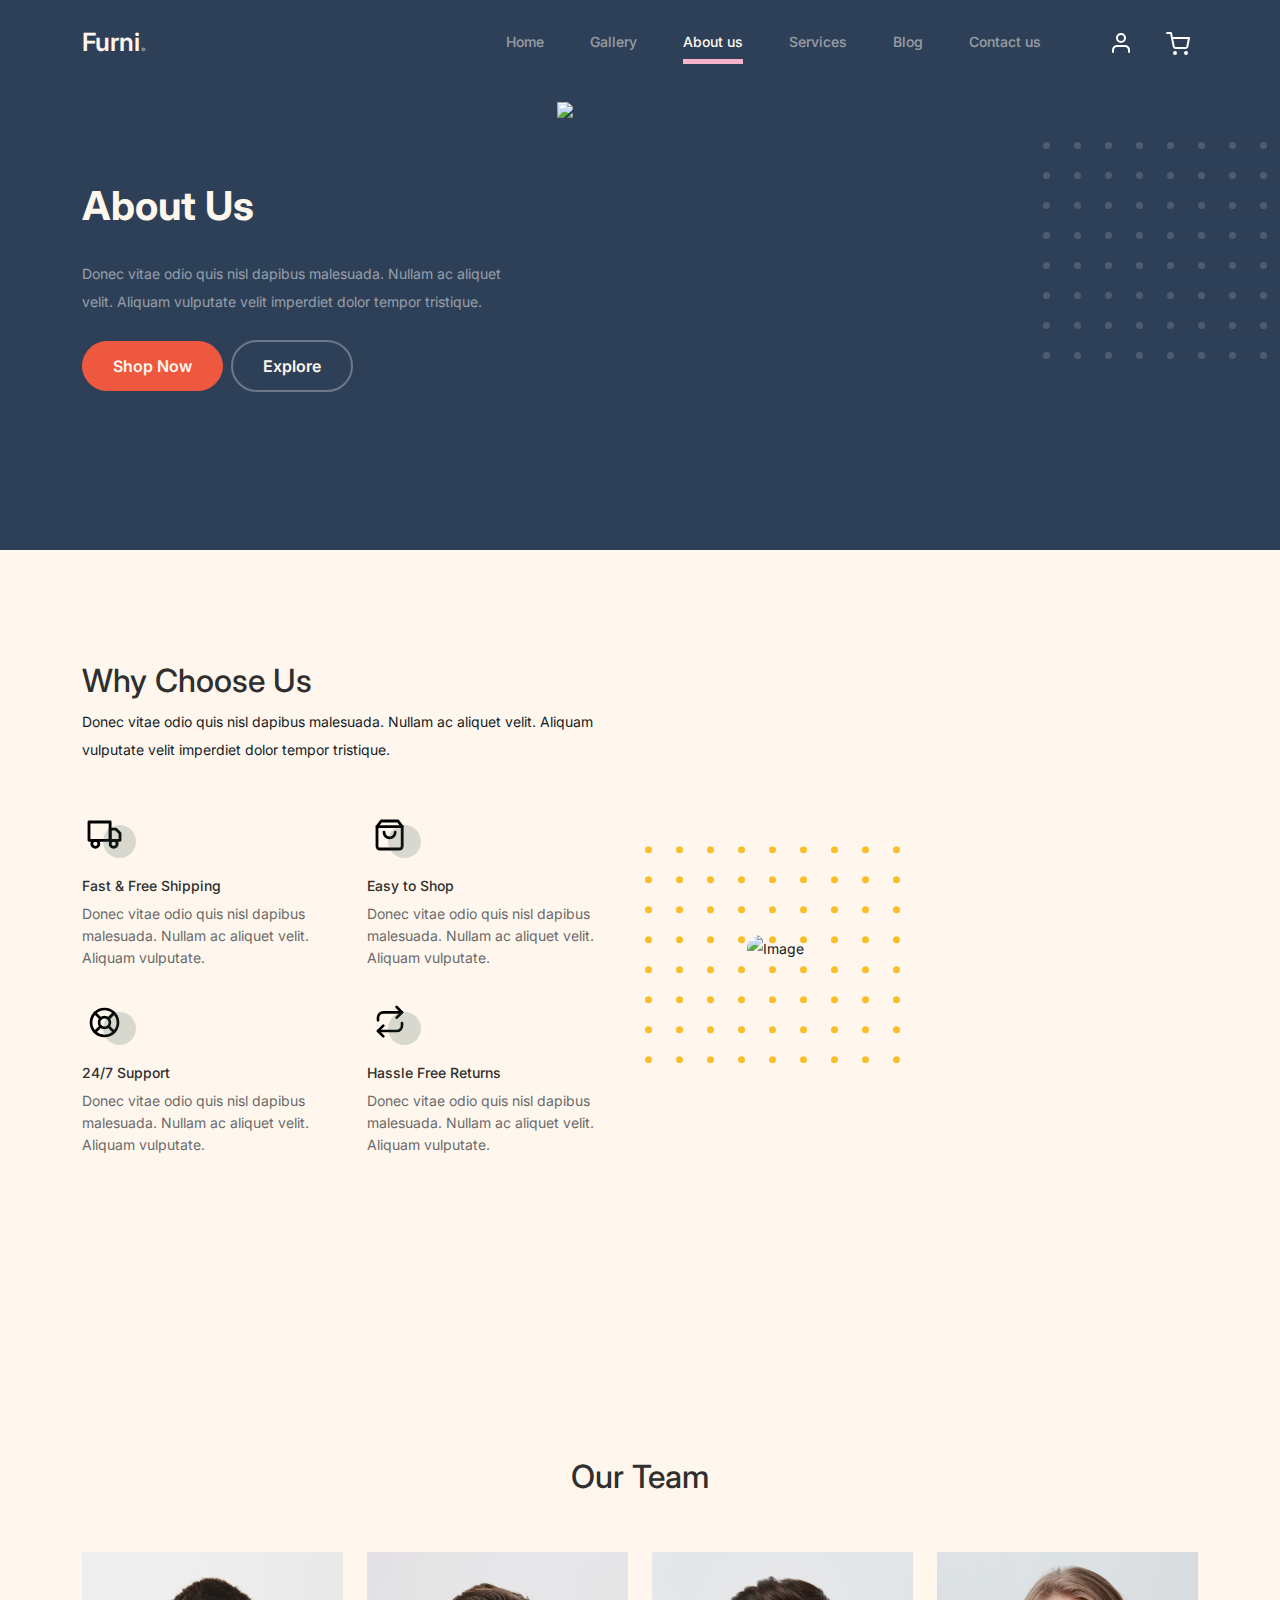
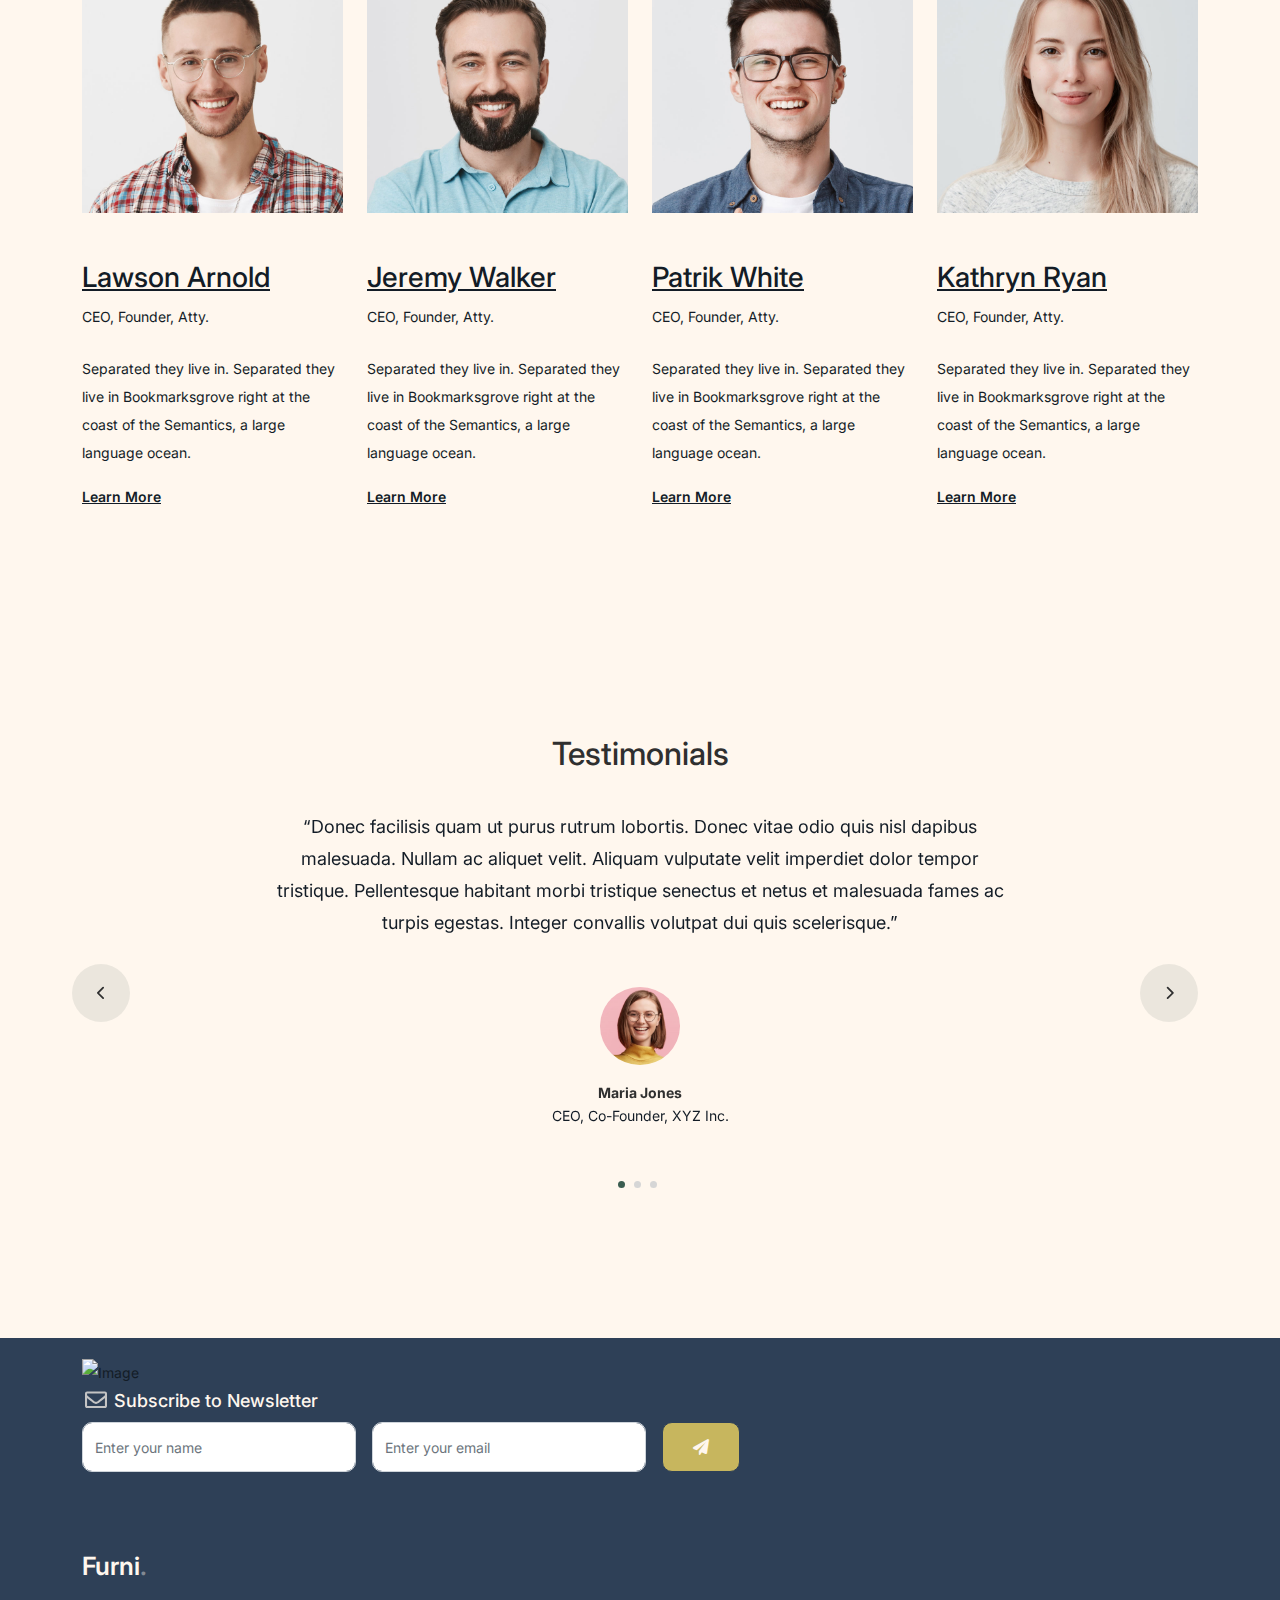
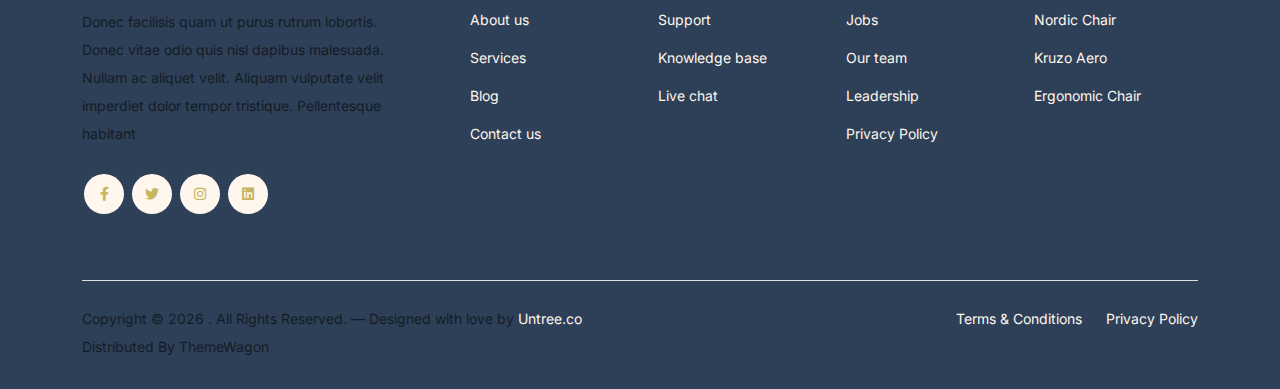
==== commit cda76422: "update navigation links to replace "Shop" with "Gallery" across multiple pages and update navbar lab" ====
--- a/about.html
+++ b/about.html
@@ -5,424 +5,565 @@
 * Template URI: https://untree.co/
 * License: https://creativecommons.org/licenses/by/3.0/
 */ -->
-<!doctype html>
+<!DOCTYPE html>
 <html lang="en">
-<head>
-  <meta charset="utf-8">
-  <meta name="viewport" content="width=device-width, initial-scale=1, shrink-to-fit=no">
-  <meta name="author" content="Untree.co">
-  <link rel="shortcut icon" href="favicon.png">
-
-  <meta name="description" content="" />
-  <meta name="keywords" content="bootstrap, bootstrap4" />
-
-		<!-- Bootstrap CSS -->
-		<link href="css/bootstrap.min.css" rel="stylesheet">
-		<link href="https://cdnjs.cloudflare.com/ajax/libs/font-awesome/6.0.0-beta3/css/all.min.css" rel="stylesheet">
-		<link href="css/tiny-slider.css" rel="stylesheet">
-		<link href="css/style.css" rel="stylesheet">
-		<title>Furni Free Bootstrap 5 Template for Furniture and Interior Design Websites by Untree.co </title>
-	</head>
-
-	<body>
-
-		<!-- Start Header/Navigation -->
-		<nav class="custom-navbar navbar navbar navbar-expand-md navbar-dark bg-dark" arial-label="Furni navigation bar">
-
-			<div class="container">
-				<a class="navbar-brand" href="index.html">Furni<span>.</span></a>
-
-				<button class="navbar-toggler" type="button" data-bs-toggle="collapse" data-bs-target="#navbarsFurni" aria-controls="navbarsFurni" aria-expanded="false" aria-label="Toggle navigation">
-					<span class="navbar-toggler-icon"></span>
-				</button>
-
-				<div class="collapse navbar-collapse" id="navbarsFurni">
-					<ul class="custom-navbar-nav navbar-nav ms-auto mb-2 mb-md-0">
-						<li class="nav-item ">
-							<a class="nav-link" href="index.html">Home</a>
-						</li>
-						<li><a class="nav-link" href="shop.html">Shop</a></li>
-						<li class="active"><a class="nav-link" href="about.html">About us</a></li>
-						<li><a class="nav-link" href="services.html">Services</a></li>
-						<li><a class="nav-link" href="blog.html">Blog</a></li>
-						<li><a class="nav-link" href="contact.html">Contact us</a></li>
-					</ul>
-
-					<ul class="custom-navbar-cta navbar-nav mb-2 mb-md-0 ms-5">
-						<li><a class="nav-link" href="#"><img src="images/user.svg"></a></li>
-						<li><a class="nav-link" href="cart.html"><img src="images/cart.svg"></a></li>
-					</ul>
-				</div>
-			</div>
-				
-		</nav>
-		<!-- End Header/Navigation -->
-
-		<!-- Start Hero Section -->
-			<div class="hero">
-				<div class="container">
-					<div class="row justify-content-between">
-						<div class="col-lg-5">
-							<div class="intro-excerpt">
-								<h1>About Us</h1>
-								<p class="mb-4">Donec vitae odio quis nisl dapibus malesuada. Nullam ac aliquet velit. Aliquam vulputate velit imperdiet dolor tempor tristique.</p>
-								<p><a href="" class="btn btn-secondary me-2">Shop Now</a><a href="#" class="btn btn-white-outline">Explore</a></p>
-							</div>
-						</div>
-						<div class="col-lg-7">
-							<div class="hero-img-wrap">
-								<img src="images/couch.png" class="img-fluid">
-							</div>
-						</div>
-					</div>
-				</div>
-			</div>
-		<!-- End Hero Section -->
-
-		
-
-		<!-- Start Why Choose Us Section -->
-		<div class="why-choose-section">
-			<div class="container">
-				<div class="row justify-content-between align-items-center">
-					<div class="col-lg-6">
-						<h2 class="section-title">Why Choose Us</h2>
-						<p>Donec vitae odio quis nisl dapibus malesuada. Nullam ac aliquet velit. Aliquam vulputate velit imperdiet dolor tempor tristique.</p>
-
-						<div class="row my-5">
-							<div class="col-6 col-md-6">
-								<div class="feature">
-									<div class="icon">
-										<img src="images/truck.svg" alt="Image" class="imf-fluid">
-									</div>
-									<h3>Fast &amp; Free Shipping</h3>
-									<p>Donec vitae odio quis nisl dapibus malesuada. Nullam ac aliquet velit. Aliquam vulputate.</p>
-								</div>
-							</div>
-
-							<div class="col-6 col-md-6">
-								<div class="feature">
-									<div class="icon">
-										<img src="images/bag.svg" alt="Image" class="imf-fluid">
-									</div>
-									<h3>Easy to Shop</h3>
-									<p>Donec vitae odio quis nisl dapibus malesuada. Nullam ac aliquet velit. Aliquam vulputate.</p>
-								</div>
-							</div>
-
-							<div class="col-6 col-md-6">
-								<div class="feature">
-									<div class="icon">
-										<img src="images/support.svg" alt="Image" class="imf-fluid">
-									</div>
-									<h3>24/7 Support</h3>
-									<p>Donec vitae odio quis nisl dapibus malesuada. Nullam ac aliquet velit. Aliquam vulputate.</p>
-								</div>
-							</div>
-
-							<div class="col-6 col-md-6">
-								<div class="feature">
-									<div class="icon">
-										<img src="images/return.svg" alt="Image" class="imf-fluid">
-									</div>
-									<h3>Hassle Free Returns</h3>
-									<p>Donec vitae odio quis nisl dapibus malesuada. Nullam ac aliquet velit. Aliquam vulputate.</p>
-								</div>
-							</div>
-
-						</div>
-					</div>
-
-					<div class="col-lg-5">
-						<div class="img-wrap">
-							<img src="images/why-choose-us-img.jpg" alt="Image" class="img-fluid">
-						</div>
-					</div>
-
-				</div>
-			</div>
-		</div>
-		<!-- End Why Choose Us Section -->
-
-		<!-- Start Team Section -->
-		<div class="untree_co-section">
-			<div class="container">
-
-				<div class="row mb-5">
-					<div class="col-lg-5 mx-auto text-center">
-						<h2 class="section-title">Our Team</h2>
-					</div>
-				</div>
-
-				<div class="row">
-
-					<!-- Start Column 1 -->
-					<div class="col-12 col-md-6 col-lg-3 mb-5 mb-md-0">
-						<img src="images/person_1.jpg" class="img-fluid mb-5">
-						<h3 clas><a href="#"><span class="">Lawson</span> Arnold</a></h3>
+  <head>
+    <meta charset="utf-8" />
+    <meta
+      name="viewport"
+      content="width=device-width, initial-scale=1, shrink-to-fit=no"
+    />
+    <meta name="author" content="Untree.co" />
+    <link rel="shortcut icon" href="favicon.png" />
+
+    <meta name="description" content="" />
+    <meta name="keywords" content="bootstrap, bootstrap4" />
+
+    <!-- Bootstrap CSS -->
+    <link href="css/bootstrap.min.css" rel="stylesheet" />
+    <link
+      href="https://cdnjs.cloudflare.com/ajax/libs/font-awesome/6.0.0-beta3/css/all.min.css"
+      rel="stylesheet"
+    />
+    <link href="css/tiny-slider.css" rel="stylesheet" />
+    <link href="css/style.css" rel="stylesheet" />
+    <title>
+      Furni Free Bootstrap 5 Template for Furniture and Interior Design Websites
+      by Untree.co
+    </title>
+  </head>
+
+  <body>
+    <!-- Start Header/Navigation -->
+    <nav
+      class="custom-navbar navbar navbar navbar-expand-md navbar-dark bg-dark"
+      arial-label="Furni navigation bar"
+    >
+      <div class="container">
+        <a class="navbar-brand" href="index.html">Furni<span>.</span></a>
+
+        <button
+          class="navbar-toggler"
+          type="button"
+          data-bs-toggle="collapse"
+          data-bs-target="#navbarsFurni"
+          aria-controls="navbarsFurni"
+          aria-expanded="false"
+          aria-label="Toggle navigation"
+        >
+          <span class="navbar-toggler-icon"></span>
+        </button>
+
+        <div class="collapse navbar-collapse" id="navbarsFurni">
+          <ul class="custom-navbar-nav navbar-nav ms-auto mb-2 mb-md-0">
+            <li class="nav-item">
+              <a class="nav-link" href="index.html">Home</a>
+            </li>
+            <li><a class="nav-link" href="gallery.html">Gallery</a></li>
+            <li class="active">
+              <a class="nav-link" href="about.html">About us</a>
+            </li>
+            <li><a class="nav-link" href="services.html">Services</a></li>
+            <li><a class="nav-link" href="blog.html">Blog</a></li>
+            <li><a class="nav-link" href="contact.html">Contact us</a></li>
+          </ul>
+
+          <ul class="custom-navbar-cta navbar-nav mb-2 mb-md-0 ms-5">
+            <li>
+              <a class="nav-link" href="#"><img src="images/user.svg" /></a>
+            </li>
+            <li>
+              <a class="nav-link" href="cart.html"
+                ><img src="images/cart.svg"
+              /></a>
+            </li>
+          </ul>
+        </div>
+      </div>
+    </nav>
+    <!-- End Header/Navigation -->
+
+    <!-- Start Hero Section -->
+    <div class="hero">
+      <div class="container">
+        <div class="row justify-content-between">
+          <div class="col-lg-5">
+            <div class="intro-excerpt">
+              <h1>About Us</h1>
+              <p class="mb-4">
+                Donec vitae odio quis nisl dapibus malesuada. Nullam ac aliquet
+                velit. Aliquam vulputate velit imperdiet dolor tempor tristique.
+              </p>
+              <p>
+                <a href="" class="btn btn-secondary me-2">Shop Now</a
+                ><a href="#" class="btn btn-white-outline">Explore</a>
+              </p>
+            </div>
+          </div>
+          <div class="col-lg-7">
+            <div class="hero-img-wrap">
+              <img src="images/couch.png" class="img-fluid" />
+            </div>
+          </div>
+        </div>
+      </div>
+    </div>
+    <!-- End Hero Section -->
+
+    <!-- Start Why Choose Us Section -->
+    <div class="why-choose-section">
+      <div class="container">
+        <div class="row justify-content-between align-items-center">
+          <div class="col-lg-6">
+            <h2 class="section-title">Why Choose Us</h2>
+            <p>
+              Donec vitae odio quis nisl dapibus malesuada. Nullam ac aliquet
+              velit. Aliquam vulputate velit imperdiet dolor tempor tristique.
+            </p>
+
+            <div class="row my-5">
+              <div class="col-6 col-md-6">
+                <div class="feature">
+                  <div class="icon">
+                    <img src="images/truck.svg" alt="Image" class="imf-fluid" />
+                  </div>
+                  <h3>Fast &amp; Free Shipping</h3>
+                  <p>
+                    Donec vitae odio quis nisl dapibus malesuada. Nullam ac
+                    aliquet velit. Aliquam vulputate.
+                  </p>
+                </div>
+              </div>
+
+              <div class="col-6 col-md-6">
+                <div class="feature">
+                  <div class="icon">
+                    <img src="images/bag.svg" alt="Image" class="imf-fluid" />
+                  </div>
+                  <h3>Easy to Shop</h3>
+                  <p>
+                    Donec vitae odio quis nisl dapibus malesuada. Nullam ac
+                    aliquet velit. Aliquam vulputate.
+                  </p>
+                </div>
+              </div>
+
+              <div class="col-6 col-md-6">
+                <div class="feature">
+                  <div class="icon">
+                    <img
+                      src="images/support.svg"
+                      alt="Image"
+                      class="imf-fluid"
+                    />
+                  </div>
+                  <h3>24/7 Support</h3>
+                  <p>
+                    Donec vitae odio quis nisl dapibus malesuada. Nullam ac
+                    aliquet velit. Aliquam vulputate.
+                  </p>
+                </div>
+              </div>
+
+              <div class="col-6 col-md-6">
+                <div class="feature">
+                  <div class="icon">
+                    <img
+                      src="images/return.svg"
+                      alt="Image"
+                      class="imf-fluid"
+                    />
+                  </div>
+                  <h3>Hassle Free Returns</h3>
+                  <p>
+                    Donec vitae odio quis nisl dapibus malesuada. Nullam ac
+                    aliquet velit. Aliquam vulputate.
+                  </p>
+                </div>
+              </div>
+            </div>
+          </div>
+
+          <div class="col-lg-5">
+            <div class="img-wrap">
+              <img
+                src="images/why-choose-us-img.jpg"
+                alt="Image"
+                class="img-fluid"
+              />
+            </div>
+          </div>
+        </div>
+      </div>
+    </div>
+    <!-- End Why Choose Us Section -->
+
+    <!-- Start Team Section -->
+    <div class="untree_co-section">
+      <div class="container">
+        <div class="row mb-5">
+          <div class="col-lg-5 mx-auto text-center">
+            <h2 class="section-title">Our Team</h2>
+          </div>
+        </div>
+
+        <div class="row">
+          <!-- Start Column 1 -->
+          <div class="col-12 col-md-6 col-lg-3 mb-5 mb-md-0">
+            <img src="images/person_1.jpg" class="img-fluid mb-5" />
+            <h3 clas>
+              <a href="#"><span class="">Lawson</span> Arnold</a>
+            </h3>
             <span class="d-block position mb-4">CEO, Founder, Atty.</span>
-            <p>Separated they live in.
-            Separated they live in Bookmarksgrove right at the coast of the Semantics, a large language ocean.</p>
-            <p class="mb-0"><a href="#" class="more dark">Learn More <span class="icon-arrow_forward"></span></a></p>
-					</div> 
-					<!-- End Column 1 -->
-
-					<!-- Start Column 2 -->
-					<div class="col-12 col-md-6 col-lg-3 mb-5 mb-md-0">
-						<img src="images/person_2.jpg" class="img-fluid mb-5">
-
-						<h3 clas><a href="#"><span class="">Jeremy</span> Walker</a></h3>
+            <p>
+              Separated they live in. Separated they live in Bookmarksgrove
+              right at the coast of the Semantics, a large language ocean.
+            </p>
+            <p class="mb-0">
+              <a href="#" class="more dark"
+                >Learn More <span class="icon-arrow_forward"></span
+              ></a>
+            </p>
+          </div>
+          <!-- End Column 1 -->
+
+          <!-- Start Column 2 -->
+          <div class="col-12 col-md-6 col-lg-3 mb-5 mb-md-0">
+            <img src="images/person_2.jpg" class="img-fluid mb-5" />
+
+            <h3 clas>
+              <a href="#"><span class="">Jeremy</span> Walker</a>
+            </h3>
             <span class="d-block position mb-4">CEO, Founder, Atty.</span>
-            <p>Separated they live in.
-            Separated they live in Bookmarksgrove right at the coast of the Semantics, a large language ocean.</p>
-            <p class="mb-0"><a href="#" class="more dark">Learn More <span class="icon-arrow_forward"></span></a></p>
-
-					</div> 
-					<!-- End Column 2 -->
-
-					<!-- Start Column 3 -->
-					<div class="col-12 col-md-6 col-lg-3 mb-5 mb-md-0">
-						<img src="images/person_3.jpg" class="img-fluid mb-5">
-						<h3 clas><a href="#"><span class="">Patrik</span> White</a></h3>
+            <p>
+              Separated they live in. Separated they live in Bookmarksgrove
+              right at the coast of the Semantics, a large language ocean.
+            </p>
+            <p class="mb-0">
+              <a href="#" class="more dark"
+                >Learn More <span class="icon-arrow_forward"></span
+              ></a>
+            </p>
+          </div>
+          <!-- End Column 2 -->
+
+          <!-- Start Column 3 -->
+          <div class="col-12 col-md-6 col-lg-3 mb-5 mb-md-0">
+            <img src="images/person_3.jpg" class="img-fluid mb-5" />
+            <h3 clas>
+              <a href="#"><span class="">Patrik</span> White</a>
+            </h3>
             <span class="d-block position mb-4">CEO, Founder, Atty.</span>
-            <p>Separated they live in.
-            Separated they live in Bookmarksgrove right at the coast of the Semantics, a large language ocean.</p>
-            <p class="mb-0"><a href="#" class="more dark">Learn More <span class="icon-arrow_forward"></span></a></p>
-					</div> 
-					<!-- End Column 3 -->
-
-					<!-- Start Column 4 -->
-					<div class="col-12 col-md-6 col-lg-3 mb-5 mb-md-0">
-						<img src="images/person_4.jpg" class="img-fluid mb-5">
-
-						<h3 clas><a href="#"><span class="">Kathryn</span> Ryan</a></h3>
+            <p>
+              Separated they live in. Separated they live in Bookmarksgrove
+              right at the coast of the Semantics, a large language ocean.
+            </p>
+            <p class="mb-0">
+              <a href="#" class="more dark"
+                >Learn More <span class="icon-arrow_forward"></span
+              ></a>
+            </p>
+          </div>
+          <!-- End Column 3 -->
+
+          <!-- Start Column 4 -->
+          <div class="col-12 col-md-6 col-lg-3 mb-5 mb-md-0">
+            <img src="images/person_4.jpg" class="img-fluid mb-5" />
+
+            <h3 clas>
+              <a href="#"><span class="">Kathryn</span> Ryan</a>
+            </h3>
             <span class="d-block position mb-4">CEO, Founder, Atty.</span>
-            <p>Separated they live in.
-            Separated they live in Bookmarksgrove right at the coast of the Semantics, a large language ocean.</p>
-            <p class="mb-0"><a href="#" class="more dark">Learn More <span class="icon-arrow_forward"></span></a></p>
-
-          
-					</div> 
-					<!-- End Column 4 -->
-
-					
-
-				</div>
-			</div>
-		</div>
-		<!-- End Team Section -->
-
-		
-
-		<!-- Start Testimonial Slider -->
-		<div class="testimonial-section before-footer-section">
-			<div class="container">
-				<div class="row">
-					<div class="col-lg-7 mx-auto text-center">
-						<h2 class="section-title">Testimonials</h2>
-					</div>
-				</div>
-
-				<div class="row justify-content-center">
-					<div class="col-lg-12">
-						<div class="testimonial-slider-wrap text-center">
-
-							<div id="testimonial-nav">
-								<span class="prev" data-controls="prev"><span class="fa fa-chevron-left"></span></span>
-								<span class="next" data-controls="next"><span class="fa fa-chevron-right"></span></span>
-							</div>
-
-							<div class="testimonial-slider">
-								
-								<div class="item">
-									<div class="row justify-content-center">
-										<div class="col-lg-8 mx-auto">
-
-											<div class="testimonial-block text-center">
-												<blockquote class="mb-5">
-													<p>&ldquo;Donec facilisis quam ut purus rutrum lobortis. Donec vitae odio quis nisl dapibus malesuada. Nullam ac aliquet velit. Aliquam vulputate velit imperdiet dolor tempor tristique. Pellentesque habitant morbi tristique senectus et netus et malesuada fames ac turpis egestas. Integer convallis volutpat dui quis scelerisque.&rdquo;</p>
-												</blockquote>
-
-												<div class="author-info">
-													<div class="author-pic">
-														<img src="images/person-1.png" alt="Maria Jones" class="img-fluid">
-													</div>
-													<h3 class="font-weight-bold">Maria Jones</h3>
-													<span class="position d-block mb-3">CEO, Co-Founder, XYZ Inc.</span>
-												</div>
-											</div>
-
-										</div>
-									</div>
-								</div> 
-								<!-- END item -->
-
-								<div class="item">
-									<div class="row justify-content-center">
-										<div class="col-lg-8 mx-auto">
-
-											<div class="testimonial-block text-center">
-												<blockquote class="mb-5">
-													<p>&ldquo;Donec facilisis quam ut purus rutrum lobortis. Donec vitae odio quis nisl dapibus malesuada. Nullam ac aliquet velit. Aliquam vulputate velit imperdiet dolor tempor tristique. Pellentesque habitant morbi tristique senectus et netus et malesuada fames ac turpis egestas. Integer convallis volutpat dui quis scelerisque.&rdquo;</p>
-												</blockquote>
-
-												<div class="author-info">
-													<div class="author-pic">
-														<img src="images/person-1.png" alt="Maria Jones" class="img-fluid">
-													</div>
-													<h3 class="font-weight-bold">Maria Jones</h3>
-													<span class="position d-block mb-3">CEO, Co-Founder, XYZ Inc.</span>
-												</div>
-											</div>
-
-										</div>
-									</div>
-								</div> 
-								<!-- END item -->
-
-								<div class="item">
-									<div class="row justify-content-center">
-										<div class="col-lg-8 mx-auto">
-
-											<div class="testimonial-block text-center">
-												<blockquote class="mb-5">
-													<p>&ldquo;Donec facilisis quam ut purus rutrum lobortis. Donec vitae odio quis nisl dapibus malesuada. Nullam ac aliquet velit. Aliquam vulputate velit imperdiet dolor tempor tristique. Pellentesque habitant morbi tristique senectus et netus et malesuada fames ac turpis egestas. Integer convallis volutpat dui quis scelerisque.&rdquo;</p>
-												</blockquote>
-
-												<div class="author-info">
-													<div class="author-pic">
-														<img src="images/person-1.png" alt="Maria Jones" class="img-fluid">
-													</div>
-													<h3 class="font-weight-bold">Maria Jones</h3>
-													<span class="position d-block mb-3">CEO, Co-Founder, XYZ Inc.</span>
-												</div>
-											</div>
-
-										</div>
-									</div>
-								</div> 
-								<!-- END item -->
-
-							</div>
-
-						</div>
-					</div>
-				</div>
-			</div>
-		</div>
-		<!-- End Testimonial Slider -->
-
-		
-
-		<!-- Start Footer Section -->
-		<footer class="footer-section">
-			<div class="container relative">
-
-				<div class="sofa-img">
-					<img src="images/sofa.png" alt="Image" class="img-fluid">
-				</div>
-
-				<div class="row">
-					<div class="col-lg-8">
-						<div class="subscription-form">
-							<h3 class="d-flex align-items-center"><span class="me-1"><img src="images/envelope-outline.svg" alt="Image" class="img-fluid"></span><span>Subscribe to Newsletter</span></h3>
-
-							<form action="#" class="row g-3">
-								<div class="col-auto">
-									<input type="text" class="form-control" placeholder="Enter your name">
-								</div>
-								<div class="col-auto">
-									<input type="email" class="form-control" placeholder="Enter your email">
-								</div>
-								<div class="col-auto">
-									<button class="btn btn-primary">
-										<span class="fa fa-paper-plane"></span>
-									</button>
-								</div>
-							</form>
-
-						</div>
-					</div>
-				</div>
-
-				<div class="row g-5 mb-5">
-					<div class="col-lg-4">
-						<div class="mb-4 footer-logo-wrap"><a href="#" class="footer-logo">Furni<span>.</span></a></div>
-						<p class="mb-4">Donec facilisis quam ut purus rutrum lobortis. Donec vitae odio quis nisl dapibus malesuada. Nullam ac aliquet velit. Aliquam vulputate velit imperdiet dolor tempor tristique. Pellentesque habitant</p>
-
-						<ul class="list-unstyled custom-social">
-							<li><a href="#"><span class="fa fa-brands fa-facebook-f"></span></a></li>
-							<li><a href="#"><span class="fa fa-brands fa-twitter"></span></a></li>
-							<li><a href="#"><span class="fa fa-brands fa-instagram"></span></a></li>
-							<li><a href="#"><span class="fa fa-brands fa-linkedin"></span></a></li>
-						</ul>
-					</div>
-
-					<div class="col-lg-8">
-						<div class="row links-wrap">
-							<div class="col-6 col-sm-6 col-md-3">
-								<ul class="list-unstyled">
-									<li><a href="#">About us</a></li>
-									<li><a href="#">Services</a></li>
-									<li><a href="#">Blog</a></li>
-									<li><a href="#">Contact us</a></li>
-								</ul>
-							</div>
-
-							<div class="col-6 col-sm-6 col-md-3">
-								<ul class="list-unstyled">
-									<li><a href="#">Support</a></li>
-									<li><a href="#">Knowledge base</a></li>
-									<li><a href="#">Live chat</a></li>
-								</ul>
-							</div>
-
-							<div class="col-6 col-sm-6 col-md-3">
-								<ul class="list-unstyled">
-									<li><a href="#">Jobs</a></li>
-									<li><a href="#">Our team</a></li>
-									<li><a href="#">Leadership</a></li>
-									<li><a href="#">Privacy Policy</a></li>
-								</ul>
-							</div>
-
-							<div class="col-6 col-sm-6 col-md-3">
-								<ul class="list-unstyled">
-									<li><a href="#">Nordic Chair</a></li>
-									<li><a href="#">Kruzo Aero</a></li>
-									<li><a href="#">Ergonomic Chair</a></li>
-								</ul>
-							</div>
-						</div>
-					</div>
-
-				</div>
-
-				<div class="border-top copyright">
-					<div class="row pt-4">
-						<div class="col-lg-6">
-							<p class="mb-2 text-center text-lg-start">Copyright &copy;<script>document.write(new Date().getFullYear());</script>. All Rights Reserved. &mdash; Designed with love by <a href="https://untree.co">Untree.co</a> Distributed By <a hreff="https://themewagon.com">ThemeWagon</a>  <!-- License information: https://untree.co/license/ -->
-            </p>
-						</div>
-
-						<div class="col-lg-6 text-center text-lg-end">
-							<ul class="list-unstyled d-inline-flex ms-auto">
-								<li class="me-4"><a href="#">Terms &amp; Conditions</a></li>
-								<li><a href="#">Privacy Policy</a></li>
-							</ul>
-						</div>
-
-					</div>
-				</div>
-
-			</div>
-		</footer>
-		<!-- End Footer Section -->	
-
-
-		<script src="js/bootstrap.bundle.min.js"></script>
-		<script src="js/tiny-slider.js"></script>
-		<script src="js/custom.js"></script>
-	</body>
-
+            <p>
+              Separated they live in. Separated they live in Bookmarksgrove
+              right at the coast of the Semantics, a large language ocean.
+            </p>
+            <p class="mb-0">
+              <a href="#" class="more dark"
+                >Learn More <span class="icon-arrow_forward"></span
+              ></a>
+            </p>
+          </div>
+          <!-- End Column 4 -->
+        </div>
+      </div>
+    </div>
+    <!-- End Team Section -->
+
+    <!-- Start Testimonial Slider -->
+    <div class="testimonial-section before-footer-section">
+      <div class="container">
+        <div class="row">
+          <div class="col-lg-7 mx-auto text-center">
+            <h2 class="section-title">Testimonials</h2>
+          </div>
+        </div>
+
+        <div class="row justify-content-center">
+          <div class="col-lg-12">
+            <div class="testimonial-slider-wrap text-center">
+              <div id="testimonial-nav">
+                <span class="prev" data-controls="prev"
+                  ><span class="fa fa-chevron-left"></span
+                ></span>
+                <span class="next" data-controls="next"
+                  ><span class="fa fa-chevron-right"></span
+                ></span>
+              </div>
+
+              <div class="testimonial-slider">
+                <div class="item">
+                  <div class="row justify-content-center">
+                    <div class="col-lg-8 mx-auto">
+                      <div class="testimonial-block text-center">
+                        <blockquote class="mb-5">
+                          <p>
+                            &ldquo;Donec facilisis quam ut purus rutrum
+                            lobortis. Donec vitae odio quis nisl dapibus
+                            malesuada. Nullam ac aliquet velit. Aliquam
+                            vulputate velit imperdiet dolor tempor tristique.
+                            Pellentesque habitant morbi tristique senectus et
+                            netus et malesuada fames ac turpis egestas. Integer
+                            convallis volutpat dui quis scelerisque.&rdquo;
+                          </p>
+                        </blockquote>
+
+                        <div class="author-info">
+                          <div class="author-pic">
+                            <img
+                              src="images/person-1.png"
+                              alt="Maria Jones"
+                              class="img-fluid"
+                            />
+                          </div>
+                          <h3 class="font-weight-bold">Maria Jones</h3>
+                          <span class="position d-block mb-3"
+                            >CEO, Co-Founder, XYZ Inc.</span
+                          >
+                        </div>
+                      </div>
+                    </div>
+                  </div>
+                </div>
+                <!-- END item -->
+
+                <div class="item">
+                  <div class="row justify-content-center">
+                    <div class="col-lg-8 mx-auto">
+                      <div class="testimonial-block text-center">
+                        <blockquote class="mb-5">
+                          <p>
+                            &ldquo;Donec facilisis quam ut purus rutrum
+                            lobortis. Donec vitae odio quis nisl dapibus
+                            malesuada. Nullam ac aliquet velit. Aliquam
+                            vulputate velit imperdiet dolor tempor tristique.
+                            Pellentesque habitant morbi tristique senectus et
+                            netus et malesuada fames ac turpis egestas. Integer
+                            convallis volutpat dui quis scelerisque.&rdquo;
+                          </p>
+                        </blockquote>
+
+                        <div class="author-info">
+                          <div class="author-pic">
+                            <img
+                              src="images/person-1.png"
+                              alt="Maria Jones"
+                              class="img-fluid"
+                            />
+                          </div>
+                          <h3 class="font-weight-bold">Maria Jones</h3>
+                          <span class="position d-block mb-3"
+                            >CEO, Co-Founder, XYZ Inc.</span
+                          >
+                        </div>
+                      </div>
+                    </div>
+                  </div>
+                </div>
+                <!-- END item -->
+
+                <div class="item">
+                  <div class="row justify-content-center">
+                    <div class="col-lg-8 mx-auto">
+                      <div class="testimonial-block text-center">
+                        <blockquote class="mb-5">
+                          <p>
+                            &ldquo;Donec facilisis quam ut purus rutrum
+                            lobortis. Donec vitae odio quis nisl dapibus
+                            malesuada. Nullam ac aliquet velit. Aliquam
+                            vulputate velit imperdiet dolor tempor tristique.
+                            Pellentesque habitant morbi tristique senectus et
+                            netus et malesuada fames ac turpis egestas. Integer
+                            convallis volutpat dui quis scelerisque.&rdquo;
+                          </p>
+                        </blockquote>
+
+                        <div class="author-info">
+                          <div class="author-pic">
+                            <img
+                              src="images/person-1.png"
+                              alt="Maria Jones"
+                              class="img-fluid"
+                            />
+                          </div>
+                          <h3 class="font-weight-bold">Maria Jones</h3>
+                          <span class="position d-block mb-3"
+                            >CEO, Co-Founder, XYZ Inc.</span
+                          >
+                        </div>
+                      </div>
+                    </div>
+                  </div>
+                </div>
+                <!-- END item -->
+              </div>
+            </div>
+          </div>
+        </div>
+      </div>
+    </div>
+    <!-- End Testimonial Slider -->
+
+    <!-- Start Footer Section -->
+    <footer class="footer-section">
+      <div class="container relative">
+        <div class="sofa-img">
+          <img src="images/sofa.png" alt="Image" class="img-fluid" />
+        </div>
+
+        <div class="row">
+          <div class="col-lg-8">
+            <div class="subscription-form">
+              <h3 class="d-flex align-items-center">
+                <span class="me-1"
+                  ><img
+                    src="images/envelope-outline.svg"
+                    alt="Image"
+                    class="img-fluid" /></span
+                ><span>Subscribe to Newsletter</span>
+              </h3>
+
+              <form action="#" class="row g-3">
+                <div class="col-auto">
+                  <input
+                    type="text"
+                    class="form-control"
+                    placeholder="Enter your name"
+                  />
+                </div>
+                <div class="col-auto">
+                  <input
+                    type="email"
+                    class="form-control"
+                    placeholder="Enter your email"
+                  />
+                </div>
+                <div class="col-auto">
+                  <button class="btn btn-primary">
+                    <span class="fa fa-paper-plane"></span>
+                  </button>
+                </div>
+              </form>
+            </div>
+          </div>
+        </div>
+
+        <div class="row g-5 mb-5">
+          <div class="col-lg-4">
+            <div class="mb-4 footer-logo-wrap">
+              <a href="#" class="footer-logo">Furni<span>.</span></a>
+            </div>
+            <p class="mb-4">
+              Donec facilisis quam ut purus rutrum lobortis. Donec vitae odio
+              quis nisl dapibus malesuada. Nullam ac aliquet velit. Aliquam
+              vulputate velit imperdiet dolor tempor tristique. Pellentesque
+              habitant
+            </p>
+
+            <ul class="list-unstyled custom-social">
+              <li>
+                <a href="#"><span class="fa fa-brands fa-facebook-f"></span></a>
+              </li>
+              <li>
+                <a href="#"><span class="fa fa-brands fa-twitter"></span></a>
+              </li>
+              <li>
+                <a href="#"><span class="fa fa-brands fa-instagram"></span></a>
+              </li>
+              <li>
+                <a href="#"><span class="fa fa-brands fa-linkedin"></span></a>
+              </li>
+            </ul>
+          </div>
+
+          <div class="col-lg-8">
+            <div class="row links-wrap">
+              <div class="col-6 col-sm-6 col-md-3">
+                <ul class="list-unstyled">
+                  <li><a href="#">About us</a></li>
+                  <li><a href="#">Services</a></li>
+                  <li><a href="#">Blog</a></li>
+                  <li><a href="#">Contact us</a></li>
+                </ul>
+              </div>
+
+              <div class="col-6 col-sm-6 col-md-3">
+                <ul class="list-unstyled">
+                  <li><a href="#">Support</a></li>
+                  <li><a href="#">Knowledge base</a></li>
+                  <li><a href="#">Live chat</a></li>
+                </ul>
+              </div>
+
+              <div class="col-6 col-sm-6 col-md-3">
+                <ul class="list-unstyled">
+                  <li><a href="#">Jobs</a></li>
+                  <li><a href="#">Our team</a></li>
+                  <li><a href="#">Leadership</a></li>
+                  <li><a href="#">Privacy Policy</a></li>
+                </ul>
+              </div>
+
+              <div class="col-6 col-sm-6 col-md-3">
+                <ul class="list-unstyled">
+                  <li><a href="#">Nordic Chair</a></li>
+                  <li><a href="#">Kruzo Aero</a></li>
+                  <li><a href="#">Ergonomic Chair</a></li>
+                </ul>
+              </div>
+            </div>
+          </div>
+        </div>
+
+        <div class="border-top copyright">
+          <div class="row pt-4">
+            <div class="col-lg-6">
+              <p class="mb-2 text-center text-lg-start">
+                Copyright &copy;
+                <script>
+                  document.write(new Date().getFullYear());
+                </script>
+                . All Rights Reserved. &mdash; Designed with love by
+                <a href="https://untree.co">Untree.co</a> Distributed By
+                <a hreff="https://themewagon.com">ThemeWagon</a>
+                <!-- License information: https://untree.co/license/ -->
+              </p>
+            </div>
+
+            <div class="col-lg-6 text-center text-lg-end">
+              <ul class="list-unstyled d-inline-flex ms-auto">
+                <li class="me-4"><a href="#">Terms &amp; Conditions</a></li>
+                <li><a href="#">Privacy Policy</a></li>
+              </ul>
+            </div>
+          </div>
+        </div>
+      </div>
+    </footer>
+    <!-- End Footer Section -->
+
+    <script src="js/bootstrap.bundle.min.js"></script>
+    <script src="js/tiny-slider.js"></script>
+    <script src="js/custom.js"></script>
+  </body>
 </html>
--- a/css/style.css
+++ b/css/style.css
@@ -1,711 +1,942 @@
-/*
-* Template Name: UntreeStore
-* Template Author: Untree.co
-* Author URI: https://untree.co/
-* License: https://creativecommons.org/licenses/by/3.0/
-*/
 @import url("https://fonts.googleapis.com/css2?family=Inter:wght@400;500;600;700;800&display=swap");
+
 body {
   overflow-x: hidden;
-  position: relative; }
+  position: relative;
+}
 
 body {
   font-family: "Inter", sans-serif;
   font-weight: 400;
   line-height: 28px;
-  color: #6a6a6a;
-  font-size: 14px;
-  background-color: #eff2f1; }
+  color: #131c26;
+  font-size: 14px;
+  background-color: #fff7ee;
+}
+
+h1,
+h2,
+h3,
+h4,
+h5,
+h6 {
+  color: #ee583f;
+}
+
+.caption,
+.secondary-text {
+  color: #f7b3cc;
+}
 
 a {
   text-decoration: none;
-  -webkit-transition: .3s all ease;
-  -o-transition: .3s all ease;
-  transition: .3s all ease;
-  color: #2f2f2f;
-  text-decoration: underline; }
-  a:hover {
-    color: #2f2f2f;
-    text-decoration: none; }
-  a.more {
-    font-weight: 600; }
+  -webkit-transition: 0.3s all ease;
+  -o-transition: 0.3s all ease;
+  transition: 0.3s all ease;
+  color: #131c26;
+  text-decoration: underline;
+}
+a:hover {
+  color: #131c26;
+  text-decoration: none;
+}
+a.more {
+  font-weight: 600;
+}
+
+.logo-img {
+  width: 45px;
+  height: 45px;
+}
 
 .custom-navbar {
-  background: #3b5d50 !important;
+  background: #2e4057 !important;
   padding-top: 20px;
-  padding-bottom: 20px; }
-  .custom-navbar .navbar-brand {
-    font-size: 32px;
-    font-weight: 600; }
-    .custom-navbar .navbar-brand > span {
-      opacity: .4; }
-  .custom-navbar .navbar-toggler {
-    border-color: transparent; }
-    .custom-navbar .navbar-toggler:active, .custom-navbar .navbar-toggler:focus {
-      -webkit-box-shadow: none;
-      box-shadow: none;
-      outline: none; }
-  @media (min-width: 992px) {
-    .custom-navbar .custom-navbar-nav li {
-      margin-left: 15px;
-      margin-right: 15px; } }
-  .custom-navbar .custom-navbar-nav li a {
-    font-weight: 500;
-    color: #ffffff !important;
-    opacity: .5;
-    -webkit-transition: .3s all ease;
-    -o-transition: .3s all ease;
-    transition: .3s all ease;
-    position: relative; }
-    @media (min-width: 768px) {
-      .custom-navbar .custom-navbar-nav li a:before {
-        content: "";
-        position: absolute;
-        bottom: 0;
-        left: 8px;
-        right: 8px;
-        background: #f9bf29;
-        height: 5px;
-        opacity: 1;
-        visibility: visible;
-        width: 0;
-        -webkit-transition: .15s all ease-out;
-        -o-transition: .15s all ease-out;
-        transition: .15s all ease-out; } }
-    .custom-navbar .custom-navbar-nav li a:hover {
-      opacity: 1; }
-      .custom-navbar .custom-navbar-nav li a:hover:before {
-        width: calc(100% - 16px); }
-  .custom-navbar .custom-navbar-nav li.active a {
-    opacity: 1; }
-    .custom-navbar .custom-navbar-nav li.active a:before {
-      width: calc(100% - 16px); }
+  padding-bottom: 20px;
+}
+.custom-navbar .navbar-brand {
+  font-size: 25px;
+  font-weight: 600;
+  color: #fff7ee;
+}
+.custom-navbar .navbar-brand > span {
+  opacity: 0.4;
+}
+.custom-navbar .navbar-toggler {
+  border-color: transparent;
+}
+.custom-navbar .navbar-toggler:active,
+.custom-navbar .navbar-toggler:focus {
+  -webkit-box-shadow: none;
+  box-shadow: none;
+  outline: none;
+}
+@media (min-width: 992px) {
+  .custom-navbar .custom-navbar-nav li {
+    margin-left: 15px;
+    margin-right: 15px;
+  }
+}
+.custom-navbar .custom-navbar-nav li a {
+  font-weight: 500;
+  color: #fff7ee !important;
+  opacity: 0.5;
+  -webkit-transition: 0.3s all ease;
+  -o-transition: 0.3s all ease;
+  transition: 0.3s all ease;
+  position: relative;
+}
+@media (min-width: 768px) {
+  .custom-navbar .custom-navbar-nav li a:before {
+    content: "";
+    position: absolute;
+    bottom: 0;
+    left: 8px;
+    right: 8px;
+    background: #f7b3cc;
+    height: 5px;
+    opacity: 1;
+    visibility: visible;
+    width: 0;
+    -webkit-transition: 0.15s all ease-out;
+    -o-transition: 0.15s all ease-out;
+    transition: 0.15s all ease-out;
+  }
+}
+.custom-navbar .custom-navbar-nav li a:hover {
+  opacity: 1;
+}
+.custom-navbar .custom-navbar-nav li a:hover:before {
+  width: calc(100% - 16px);
+}
+.custom-navbar .custom-navbar-nav li.active a {
+  opacity: 1;
+}
+.custom-navbar .custom-navbar-nav li.active a:before {
+  width: calc(100% - 16px);
+}
+.custom-navbar .custom-navbar-cta {
+  margin-left: 0 !important;
+  -webkit-box-orient: horizontal;
+  -webkit-box-direction: normal;
+  -ms-flex-direction: row;
+  flex-direction: row;
+}
+@media (min-width: 768px) {
   .custom-navbar .custom-navbar-cta {
-    margin-left: 0 !important;
-    -webkit-box-orient: horizontal;
-    -webkit-box-direction: normal;
-    -ms-flex-direction: row;
-    flex-direction: row; }
-    @media (min-width: 768px) {
-      .custom-navbar .custom-navbar-cta {
-        margin-left: 40px !important; } }
-    .custom-navbar .custom-navbar-cta li {
-      margin-left: 0px;
-      margin-right: 0px; }
-      .custom-navbar .custom-navbar-cta li:first-child {
-        margin-right: 20px; }
+    margin-left: 40px !important;
+  }
+}
+.custom-navbar .custom-navbar-cta li {
+  margin-left: 0px;
+  margin-right: 0px;
+}
+.custom-navbar .custom-navbar-cta li:first-child {
+  margin-right: 20px;
+}
 
 .hero {
-  background: #3b5d50;
-  padding: calc(4rem - 30px) 0 0rem 0; }
-  @media (min-width: 768px) {
-    .hero {
-      padding: calc(4rem - 30px) 0 4rem 0; } }
-  @media (min-width: 992px) {
-    .hero {
-      padding: calc(8rem - 30px) 0 8rem 0; } }
+  background: #2e4057;
+  padding: calc(4rem - 30px) 0 0rem 0;
+}
+@media (min-width: 768px) {
+  .hero {
+    padding: calc(4rem - 30px) 0 4rem 0;
+  }
+}
+@media (min-width: 992px) {
+  .hero {
+    padding: calc(8rem - 30px) 0 8rem 0;
+  }
+}
+.hero .intro-excerpt {
+  position: relative;
+  z-index: 4;
+}
+@media (min-width: 992px) {
   .hero .intro-excerpt {
-    position: relative;
-    z-index: 4; }
-    @media (min-width: 992px) {
-      .hero .intro-excerpt {
-        max-width: 450px; } }
+    max-width: 450px;
+  }
+}
+.hero h1 {
+  font-weight: 700;
+  color: #fff7ee;
+  margin-bottom: 30px;
+}
+@media (min-width: 1400px) {
   .hero h1 {
-    font-weight: 700;
-    color: #ffffff;
-    margin-bottom: 30px; }
-    @media (min-width: 1400px) {
-      .hero h1 {
-        font-size: 54px; } }
-  .hero p {
-    color: rgba(255, 255, 255, 0.5);
-    margin-botom: 30px; }
-  .hero .hero-img-wrap {
-    position: relative; }
-    .hero .hero-img-wrap img {
-      position: relative;
-      top: 0px;
-      right: 0px;
-      z-index: 2;
-      max-width: 780px;
-      left: -20px; }
-      @media (min-width: 768px) {
-        .hero .hero-img-wrap img {
-          right: 0px;
-          left: -100px; } }
-      @media (min-width: 992px) {
-        .hero .hero-img-wrap img {
-          left: 0px;
-          top: -80px;
-          position: absolute;
-          right: -50px; } }
-      @media (min-width: 1200px) {
-        .hero .hero-img-wrap img {
-          left: 0px;
-          top: -80px;
-          right: -100px; } }
-    .hero .hero-img-wrap:after {
-      content: "";
-      position: absolute;
-      width: 255px;
-      height: 217px;
-      background-image: url("../images/dots-light.svg");
-      background-size: contain;
-      background-repeat: no-repeat;
-      right: -100px;
-      top: -0px; }
-      @media (min-width: 1200px) {
-        .hero .hero-img-wrap:after {
-          top: -40px; } }
+    font-size: 54px;
+  }
+}
+.hero p {
+  color: rgba(255, 255, 255, 0.5);
+  margin-bottom: 30px;
+}
+.hero .hero-img-wrap {
+  position: relative;
+}
+.hero .hero-img-wrap img {
+  position: relative;
+  top: 0px;
+  right: 0px;
+  z-index: 2;
+  max-width: 780px;
+  left: -20px;
+}
+@media (min-width: 768px) {
+  .hero .hero-img-wrap img {
+    right: 0px;
+    left: -100px;
+  }
+}
+@media (min-width: 992px) {
+  .hero .hero-img-wrap img {
+    left: 0px;
+    top: -80px;
+    position: absolute;
+    right: -50px;
+  }
+}
+@media (min-width: 1200px) {
+  .hero .hero-img-wrap img {
+    left: 0px;
+    top: -80px;
+    right: -100px;
+  }
+}
+.hero .hero-img-wrap:after {
+  content: "";
+  position: absolute;
+  width: 255px;
+  height: 217px;
+  background-image: url("../images/dots-light.svg");
+  background-size: contain;
+  background-repeat: no-repeat;
+  right: -100px;
+  top: -0px;
+}
+@media (min-width: 1200px) {
+  .hero .hero-img-wrap:after {
+    top: -40px;
+  }
+}
 
 .btn {
   font-weight: 600;
   padding: 12px 30px;
   border-radius: 30px;
+  color: #fff7ee;
+  background: #ee583f;
+  border-color: #ee583f;
+}
+.btn:hover {
+  color: #131c26;
+  background: #f7b3cc;
+  border-color: #f7b3cc;
+}
+.btn:active,
+.btn:focus {
+  outline: none !important;
+  -webkit-box-shadow: none;
+  box-shadow: none;
+}
+.btn.btn-primary {
+  background: #c7b65e;
+  border-color: #2e4057;
+  color: #fff7ee;
+}
+.btn.btn-primary:hover {
+  background: #f7b3cc;
+  border-color: #f7b3cc;
+}
+.btn.btn-secondary {
+  color: #fff7ee;
+  background: #ee583f;
+  border-color: #ee583f;
+}
+.btn.btn-secondary:hover {
+  background: #f7b3cc;
+  border-color: #f7b3cc;
+  color: #131c26;
+}
+.btn.btn-white-outline {
+  background: transparent;
+  border-width: 2px;
+  border-color: rgba(255, 255, 255, 0.3);
+}
+.btn.btn-white-outline:hover {
+  border-color: #fff7ee;
+  color: #fff7ee;
+}
+
+.section-title {
+  color: #2f2f2f;
+}
+
+.product-section {
+  padding: 7rem 0;
+}
+.product-section .product-item {
+  text-align: center;
+  text-decoration: none;
+  display: block;
+  position: relative;
+  padding-bottom: 50px;
+  cursor: pointer;
+}
+.product-section .product-item .product-thumbnail {
+  margin-bottom: 30px;
+  position: relative;
+  top: 0;
+  -webkit-transition: 0.3s all ease;
+  -o-transition: 0.3s all ease;
+  transition: 0.3s all ease;
+}
+.product-section .product-item h3 {
+  font-weight: 600;
+  font-size: 16px;
+}
+.product-section .product-item strong {
+  font-weight: 800 !important;
+  font-size: 18px !important;
+}
+.product-section .product-item h3,
+.product-section .product-item strong {
+  color: #2f2f2f;
+  text-decoration: none;
+}
+.product-section .product-item .icon-cross {
+  position: absolute;
+  width: 35px;
+  height: 35px;
+  display: inline-block;
+  background: #2f2f2f;
+  bottom: 15px;
+  left: 50%;
+  -webkit-transform: translateX(-50%);
+  -ms-transform: translateX(-50%);
+  transform: translateX(-50%);
+  margin-bottom: -17.5px;
+  border-radius: 50%;
+  opacity: 0;
+  visibility: hidden;
+  -webkit-transition: 0.3s all ease;
+  -o-transition: 0.3s all ease;
+  transition: 0.3s all ease;
+}
+.product-section .product-item .icon-cross img {
+  position: absolute;
+  left: 50%;
+  top: 50%;
+  -webkit-transform: translate(-50%, -50%);
+  -ms-transform: translate(-50%, -50%);
+  transform: translate(-50%, -50%);
+}
+.product-section .product-item:before {
+  bottom: 0;
+  left: 0;
+  right: 0;
+  position: absolute;
+  content: "";
+  background: #dce5e4;
+  height: 0%;
+  z-index: -1;
+  border-radius: 10px;
+  -webkit-transition: 0.3s all ease;
+  -o-transition: 0.3s all ease;
+  transition: 0.3s all ease;
+}
+.product-section .product-item:hover .product-thumbnail {
+  top: -25px;
+}
+.product-section .product-item:hover .icon-cross {
+  bottom: 0;
+  opacity: 1;
+  visibility: visible;
+}
+.product-section .product-item:hover:before {
+  height: 70%;
+}
+
+.why-choose-section {
+  padding: 7rem 0;
+}
+.why-choose-section .img-wrap {
+  position: relative;
+}
+.why-choose-section .img-wrap:before {
+  position: absolute;
+  content: "";
+  width: 255px;
+  height: 217px;
+  background-image: url("../images/dots-yellow.svg");
+  background-repeat: no-repeat;
+  background-size: contain;
+  -webkit-transform: translate(-40%, -40%);
+  -ms-transform: translate(-40%, -40%);
+  transform: translate(-40%, -40%);
+  z-index: -1;
+}
+.why-choose-section .img-wrap img {
+  border-radius: 20px;
+}
+
+.feature {
+  margin-bottom: 30px;
+}
+.feature .icon {
+  display: inline-block;
+  position: relative;
+  margin-bottom: 20px;
+}
+.feature .icon:before {
+  content: "";
+  width: 33px;
+  height: 33px;
+  position: absolute;
+  background: rgba(59, 93, 80, 0.2);
+  border-radius: 50%;
+  right: -8px;
+  bottom: 0;
+}
+.feature h3 {
+  font-size: 14px;
+  color: #2f2f2f;
+}
+.feature p {
+  font-size: 14px;
+  line-height: 22px;
+  color: #6a6a6a;
+}
+
+.we-help-section {
+  padding: 7rem 0;
+}
+.we-help-section .imgs-grid {
+  display: -ms-grid;
+  display: grid;
+  /* Removed invalid -ms-grid-columns property */
+  grid-template-columns: repeat(27, 1fr);
+  position: relative;
+}
+.we-help-section .imgs-grid:before {
+  position: absolute;
+  content: "";
+  width: 255px;
+  height: 217px;
+  background-image: url("../images/dots-green.svg");
+  background-size: contain;
+  background-repeat: no-repeat;
+  -webkit-transform: translate(-40%, -40%);
+  -ms-transform: translate(-40%, -40%);
+  transform: translate(-40%, -40%);
+  z-index: -1;
+}
+.we-help-section .imgs-grid .grid {
+  position: relative;
+}
+.we-help-section .imgs-grid .grid img {
+  border-radius: 20px;
+  max-width: 100%;
+}
+.we-help-section .imgs-grid .grid.grid-1 {
+  -ms-grid-column: 1;
+  -ms-grid-column-span: 18;
+  grid-column: 1 / span 18;
+  -ms-grid-row: 1;
+  -ms-grid-row-span: 27;
+  grid-row: 1 / span 27;
+}
+.we-help-section .imgs-grid .grid.grid-2 {
+  -ms-grid-column: 19;
+  -ms-grid-column-span: 27;
+  grid-column: 19 / span 27;
+  -ms-grid-row: 1;
+  -ms-grid-row-span: 5;
+  grid-row: 1 / span 5;
+  padding-left: 20px;
+}
+.we-help-section .imgs-grid .grid.grid-3 {
+  -ms-grid-column: 14;
+  -ms-grid-column-span: 16;
+  grid-column: 14 / span 16;
+  -ms-grid-row: 6;
+  -ms-grid-row-span: 27;
+  grid-row: 6 / span 27;
+  padding-top: 20px;
+}
+
+.custom-list {
+  width: 100%;
+}
+.custom-list li {
+  display: inline-block;
+  width: calc(50% - 20px);
+  margin-bottom: 12px;
+  line-height: 1.5;
+  position: relative;
+  padding-left: 20px;
+}
+.custom-list li:before {
+  content: "";
+  width: 8px;
+  height: 8px;
+  border-radius: 50%;
+  border: 2px solid #3b5d50;
+  position: absolute;
+  left: 0;
+  top: 8px;
+}
+
+.popular-product {
+  padding: 0 0 7rem 0;
+}
+.popular-product .product-item-sm h3 {
+  font-size: 14px;
+  font-weight: 700;
+  color: #2f2f2f;
+}
+.popular-product .product-item-sm a {
+  text-decoration: none;
+  color: #2f2f2f;
+  -webkit-transition: 0.3s all ease;
+  -o-transition: 0.3s all ease;
+  transition: 0.3s all ease;
+}
+.popular-product .product-item-sm a:hover {
+  color: rgba(47, 47, 47, 0.5);
+}
+.popular-product .product-item-sm p {
+  line-height: 1.4;
+  margin-bottom: 10px;
+  font-size: 14px;
+}
+.popular-product .product-item-sm .thumbnail {
+  margin-right: 10px;
+  -webkit-box-flex: 0;
+  -ms-flex: 0 0 120px;
+  flex: 0 0 120px;
+  position: relative;
+}
+.popular-product .product-item-sm .thumbnail:before {
+  content: "";
+  position: absolute;
+  border-radius: 20px;
+  background: #dce5e4;
+  width: 98px;
+  height: 98px;
+  top: 50%;
+  left: 50%;
+  -webkit-transform: translate(-50%, -50%);
+  -ms-transform: translate(-50%, -50%);
+  transform: translate(-50%, -50%);
+  z-index: -1;
+}
+
+.testimonial-section {
+  padding: 3rem 0 7rem 0;
+}
+
+.testimonial-slider-wrap {
+  position: relative;
+}
+.testimonial-slider-wrap .tns-inner {
+  padding-top: 30px;
+}
+.testimonial-slider-wrap .item .testimonial-block blockquote {
+  font-size: 16px;
+}
+@media (min-width: 768px) {
+  .testimonial-slider-wrap .item .testimonial-block blockquote {
+    line-height: 32px;
+    font-size: 18px;
+  }
+}
+.testimonial-slider-wrap .item .testimonial-block .author-info .author-pic {
+  margin-bottom: 20px;
+}
+.testimonial-slider-wrap .item .testimonial-block .author-info .author-pic img {
+  max-width: 80px;
+  border-radius: 50%;
+}
+.testimonial-slider-wrap .item .testimonial-block .author-info h3 {
+  font-size: 14px;
+  font-weight: 700;
+  color: #2f2f2f;
+  margin-bottom: 0;
+}
+.testimonial-slider-wrap #testimonial-nav {
+  position: absolute;
+  top: 50%;
+  z-index: 99;
+  width: 100%;
+  display: none;
+}
+@media (min-width: 768px) {
+  .testimonial-slider-wrap #testimonial-nav {
+    display: block;
+  }
+}
+.testimonial-slider-wrap #testimonial-nav > span {
+  cursor: pointer;
+  position: absolute;
+  width: 58px;
+  height: 58px;
+  line-height: 58px;
+  border-radius: 50%;
+  background: rgba(59, 93, 80, 0.1);
+  color: #2f2f2f;
+  -webkit-transition: 0.3s all ease;
+  -o-transition: 0.3s all ease;
+  transition: 0.3s all ease;
+}
+.testimonial-slider-wrap #testimonial-nav > span:hover {
+  background: #ee583f;
   color: #ffffff;
-  background: #2f2f2f;
-  border-color: #2f2f2f; }
-  .btn:hover {
-    color: #ffffff;
-    background: #222222;
-    border-color: #222222; }
-  .btn:active, .btn:focus {
-    outline: none !important;
-    -webkit-box-shadow: none;
-    box-shadow: none; }
-  .btn.btn-primary {
-    background: #3b5d50;
-    border-color: #3b5d50; }
-    .btn.btn-primary:hover {
-      background: #314d43;
-      border-color: #314d43; }
-  .btn.btn-secondary {
-    color: #2f2f2f;
-    background: #f9bf29;
-    border-color: #f9bf29; }
-    .btn.btn-secondary:hover {
-      background: #f8b810;
-      border-color: #f8b810; }
-  .btn.btn-white-outline {
-    background: transparent;
-    border-width: 2px;
-    border-color: rgba(255, 255, 255, 0.3); }
-    .btn.btn-white-outline:hover {
-      border-color: white;
-      color: #ffffff; }
-
-.section-title {
-  color: #2f2f2f; }
-
-.product-section {
-  padding: 7rem 0; }
-  .product-section .product-item {
-    text-align: center;
-    text-decoration: none;
-    display: block;
-    position: relative;
-    padding-bottom: 50px;
-    cursor: pointer; }
-    .product-section .product-item .product-thumbnail {
-      margin-bottom: 30px;
-      position: relative;
-      top: 0;
-      -webkit-transition: .3s all ease;
-      -o-transition: .3s all ease;
-      transition: .3s all ease; }
-    .product-section .product-item h3 {
-      font-weight: 600;
-      font-size: 16px; }
-    .product-section .product-item strong {
-      font-weight: 800 !important;
-      font-size: 18px !important; }
-    .product-section .product-item h3, .product-section .product-item strong {
-      color: #2f2f2f;
-      text-decoration: none; }
-    .product-section .product-item .icon-cross {
-      position: absolute;
-      width: 35px;
-      height: 35px;
-      display: inline-block;
-      background: #2f2f2f;
-      bottom: 15px;
-      left: 50%;
-      -webkit-transform: translateX(-50%);
-      -ms-transform: translateX(-50%);
-      transform: translateX(-50%);
-      margin-bottom: -17.5px;
-      border-radius: 50%;
-      opacity: 0;
-      visibility: hidden;
-      -webkit-transition: .3s all ease;
-      -o-transition: .3s all ease;
-      transition: .3s all ease; }
-      .product-section .product-item .icon-cross img {
-        position: absolute;
-        left: 50%;
-        top: 50%;
-        -webkit-transform: translate(-50%, -50%);
-        -ms-transform: translate(-50%, -50%);
-        transform: translate(-50%, -50%); }
-    .product-section .product-item:before {
-      bottom: 0;
-      left: 0;
-      right: 0;
-      position: absolute;
-      content: "";
-      background: #dce5e4;
-      height: 0%;
-      z-index: -1;
-      border-radius: 10px;
-      -webkit-transition: .3s all ease;
-      -o-transition: .3s all ease;
-      transition: .3s all ease; }
-    .product-section .product-item:hover .product-thumbnail {
-      top: -25px; }
-    .product-section .product-item:hover .icon-cross {
-      bottom: 0;
-      opacity: 1;
-      visibility: visible; }
-    .product-section .product-item:hover:before {
-      height: 70%; }
-
-.why-choose-section {
-  padding: 7rem 0; }
-  .why-choose-section .img-wrap {
-    position: relative; }
-    .why-choose-section .img-wrap:before {
-      position: absolute;
-      content: "";
-      width: 255px;
-      height: 217px;
-      background-image: url("../images/dots-yellow.svg");
-      background-repeat: no-repeat;
-      background-size: contain;
-      -webkit-transform: translate(-40%, -40%);
-      -ms-transform: translate(-40%, -40%);
-      transform: translate(-40%, -40%);
-      z-index: -1; }
-    .why-choose-section .img-wrap img {
-      border-radius: 20px; }
-
-.feature {
-  margin-bottom: 30px; }
-  .feature .icon {
-    display: inline-block;
-    position: relative;
-    margin-bottom: 20px; }
-    .feature .icon:before {
-      content: "";
-      width: 33px;
-      height: 33px;
-      position: absolute;
-      background: rgba(59, 93, 80, 0.2);
-      border-radius: 50%;
-      right: -8px;
-      bottom: 0; }
-  .feature h3 {
-    font-size: 14px;
-    color: #2f2f2f; }
-  .feature p {
-    font-size: 14px;
-    line-height: 22px;
-    color: #6a6a6a; }
-
-.we-help-section {
-  padding: 7rem 0; }
-  .we-help-section .imgs-grid {
-    display: -ms-grid;
-    display: grid;
-    -ms-grid-columns: (1fr)[27];
-    grid-template-columns: repeat(27, 1fr);
-    position: relative; }
-    .we-help-section .imgs-grid:before {
-      position: absolute;
-      content: "";
-      width: 255px;
-      height: 217px;
-      background-image: url("../images/dots-green.svg");
-      background-size: contain;
-      background-repeat: no-repeat;
-      -webkit-transform: translate(-40%, -40%);
-      -ms-transform: translate(-40%, -40%);
-      transform: translate(-40%, -40%);
-      z-index: -1; }
-    .we-help-section .imgs-grid .grid {
-      position: relative; }
-      .we-help-section .imgs-grid .grid img {
-        border-radius: 20px;
-        max-width: 100%; }
-      .we-help-section .imgs-grid .grid.grid-1 {
-        -ms-grid-column: 1;
-        -ms-grid-column-span: 18;
-        grid-column: 1 / span 18;
-        -ms-grid-row: 1;
-        -ms-grid-row-span: 27;
-        grid-row: 1 / span 27; }
-      .we-help-section .imgs-grid .grid.grid-2 {
-        -ms-grid-column: 19;
-        -ms-grid-column-span: 27;
-        grid-column: 19 / span 27;
-        -ms-grid-row: 1;
-        -ms-grid-row-span: 5;
-        grid-row: 1 / span 5;
-        padding-left: 20px; }
-      .we-help-section .imgs-grid .grid.grid-3 {
-        -ms-grid-column: 14;
-        -ms-grid-column-span: 16;
-        grid-column: 14 / span 16;
-        -ms-grid-row: 6;
-        -ms-grid-row-span: 27;
-        grid-row: 6 / span 27;
-        padding-top: 20px; }
-
-.custom-list {
-  width: 100%; }
-  .custom-list li {
-    display: inline-block;
-    width: calc(50% - 20px);
-    margin-bottom: 12px;
-    line-height: 1.5;
-    position: relative;
-    padding-left: 20px; }
-    .custom-list li:before {
-      content: "";
-      width: 8px;
-      height: 8px;
-      border-radius: 50%;
-      border: 2px solid #3b5d50;
-      position: absolute;
-      left: 0;
-      top: 8px; }
-
-.popular-product {
-  padding: 0 0 7rem 0; }
-  .popular-product .product-item-sm h3 {
-    font-size: 14px;
-    font-weight: 700;
-    color: #2f2f2f; }
-  .popular-product .product-item-sm a {
-    text-decoration: none;
-    color: #2f2f2f;
-    -webkit-transition: .3s all ease;
-    -o-transition: .3s all ease;
-    transition: .3s all ease; }
-    .popular-product .product-item-sm a:hover {
-      color: rgba(47, 47, 47, 0.5); }
-  .popular-product .product-item-sm p {
-    line-height: 1.4;
-    margin-bottom: 10px;
-    font-size: 14px; }
-  .popular-product .product-item-sm .thumbnail {
-    margin-right: 10px;
-    -webkit-box-flex: 0;
-    -ms-flex: 0 0 120px;
-    flex: 0 0 120px;
-    position: relative; }
-    .popular-product .product-item-sm .thumbnail:before {
-      content: "";
-      position: absolute;
-      border-radius: 20px;
-      background: #dce5e4;
-      width: 98px;
-      height: 98px;
-      top: 50%;
-      left: 50%;
-      -webkit-transform: translate(-50%, -50%);
-      -ms-transform: translate(-50%, -50%);
-      transform: translate(-50%, -50%);
-      z-index: -1; }
-
-.testimonial-section {
-  padding: 3rem 0 7rem 0; }
-
-.testimonial-slider-wrap {
-  position: relative; }
-  .testimonial-slider-wrap .tns-inner {
-    padding-top: 30px; }
-  .testimonial-slider-wrap .item .testimonial-block blockquote {
-    font-size: 16px; }
-    @media (min-width: 768px) {
-      .testimonial-slider-wrap .item .testimonial-block blockquote {
-        line-height: 32px;
-        font-size: 18px; } }
-  .testimonial-slider-wrap .item .testimonial-block .author-info .author-pic {
-    margin-bottom: 20px; }
-    .testimonial-slider-wrap .item .testimonial-block .author-info .author-pic img {
-      max-width: 80px;
-      border-radius: 50%; }
-  .testimonial-slider-wrap .item .testimonial-block .author-info h3 {
-    font-size: 14px;
-    font-weight: 700;
-    color: #2f2f2f;
-    margin-bottom: 0; }
-  .testimonial-slider-wrap #testimonial-nav {
-    position: absolute;
-    top: 50%;
-    z-index: 99;
-    width: 100%;
-    display: none; }
-    @media (min-width: 768px) {
-      .testimonial-slider-wrap #testimonial-nav {
-        display: block; } }
-    .testimonial-slider-wrap #testimonial-nav > span {
-      cursor: pointer;
-      position: absolute;
-      width: 58px;
-      height: 58px;
-      line-height: 58px;
-      border-radius: 50%;
-      background: rgba(59, 93, 80, 0.1);
-      color: #2f2f2f;
-      -webkit-transition: .3s all ease;
-      -o-transition: .3s all ease;
-      transition: .3s all ease; }
-      .testimonial-slider-wrap #testimonial-nav > span:hover {
-        background: #3b5d50;
-        color: #ffffff; }
-    .testimonial-slider-wrap #testimonial-nav .prev {
-      left: -10px; }
-    .testimonial-slider-wrap #testimonial-nav .next {
-      right: 0; }
-  .testimonial-slider-wrap .tns-nav {
-    position: absolute;
-    bottom: -50px;
-    left: 50%;
-    -webkit-transform: translateX(-50%);
-    -ms-transform: translateX(-50%);
-    transform: translateX(-50%); }
-    .testimonial-slider-wrap .tns-nav button {
-      background: none;
-      border: none;
-      display: inline-block;
-      position: relative;
-      width: 0 !important;
-      height: 7px !important;
-      margin: 2px; }
-      .testimonial-slider-wrap .tns-nav button:active, .testimonial-slider-wrap .tns-nav button:focus, .testimonial-slider-wrap .tns-nav button:hover {
-        outline: none;
-        -webkit-box-shadow: none;
-        box-shadow: none;
-        background: none; }
-      .testimonial-slider-wrap .tns-nav button:before {
-        display: block;
-        width: 7px;
-        height: 7px;
-        left: 0;
-        top: 0;
-        position: absolute;
-        content: "";
-        border-radius: 50%;
-        -webkit-transition: .3s all ease;
-        -o-transition: .3s all ease;
-        transition: .3s all ease;
-        background-color: #d6d6d6; }
-      .testimonial-slider-wrap .tns-nav button:hover:before, .testimonial-slider-wrap .tns-nav button.tns-nav-active:before {
-        background-color: #3b5d50; }
+}
+.testimonial-slider-wrap #testimonial-nav .prev {
+  left: -10px;
+}
+.testimonial-slider-wrap #testimonial-nav .next {
+  right: 0;
+}
+.testimonial-slider-wrap .tns-nav {
+  position: absolute;
+  bottom: -50px;
+  left: 50%;
+  -webkit-transform: translateX(-50%);
+  -ms-transform: translateX(-50%);
+  transform: translateX(-50%);
+}
+.testimonial-slider-wrap .tns-nav button {
+  background: none;
+  border: none;
+  display: inline-block;
+  position: relative;
+  width: 0 !important;
+  height: 7px !important;
+  margin: 2px;
+}
+.testimonial-slider-wrap .tns-nav button:active,
+.testimonial-slider-wrap .tns-nav button:focus,
+.testimonial-slider-wrap .tns-nav button:hover {
+  outline: none;
+  -webkit-box-shadow: none;
+  box-shadow: none;
+  background: none;
+}
+.testimonial-slider-wrap .tns-nav button:before {
+  display: block;
+  width: 7px;
+  height: 7px;
+  left: 0;
+  top: 0;
+  position: absolute;
+  content: "";
+  border-radius: 50%;
+  -webkit-transition: 0.3s all ease;
+  -o-transition: 0.3s all ease;
+  transition: 0.3s all ease;
+  background-color: #d6d6d6;
+}
+.testimonial-slider-wrap .tns-nav button:hover:before,
+.testimonial-slider-wrap .tns-nav button.tns-nav-active:before {
+  background-color: #3b5d50;
+}
 
 .before-footer-section {
-  padding: 7rem 0 12rem 0 !important; }
+  padding: 7rem 0 12rem 0 !important;
+}
 
 .blog-section {
-  padding: 7rem 0 12rem 0; }
-  .blog-section .post-entry a {
-    text-decoration: none; }
-  .blog-section .post-entry .post-thumbnail {
-    display: block;
-    margin-bottom: 20px; }
-    .blog-section .post-entry .post-thumbnail img {
-      border-radius: 20px;
-      -webkit-transition: .3s all ease;
-      -o-transition: .3s all ease;
-      transition: .3s all ease; }
-  .blog-section .post-entry .post-content-entry {
-    padding-left: 15px;
-    padding-right: 15px; }
-    .blog-section .post-entry .post-content-entry h3 {
-      font-size: 16px;
-      margin-bottom: 0;
-      font-weight: 600;
-      margin-bottom: 7px; }
-    .blog-section .post-entry .post-content-entry .meta {
-      font-size: 14px; }
-      .blog-section .post-entry .post-content-entry .meta a {
-        font-weight: 600; }
-  .blog-section .post-entry:hover .post-thumbnail img, .blog-section .post-entry:focus .post-thumbnail img {
-    opacity: .7; }
+  padding: 7rem 0 12rem 0;
+}
+.blog-section .post-entry a {
+  text-decoration: none;
+}
+.blog-section .post-entry .post-thumbnail {
+  display: block;
+  margin-bottom: 20px;
+}
+.blog-section .post-entry .post-thumbnail img {
+  border-radius: 20px;
+  -webkit-transition: 0.3s all ease;
+  -o-transition: 0.3s all ease;
+  transition: 0.3s all ease;
+}
+.thumbnail {
+  display: flex;
+  justify-content: center;
+  align-items: center;
+  width: 100%;
+  /* height: 100%; */
+}
+.thumbnail img {
+  width: 100%;
+  height: 75%;
+}
+.bookreview-section .post-entry .post-content-entry {
+  padding-left: 15px;
+  padding-right: 15px;
+}
+.bookreview-section .post-entry .post-content-entry h3 {
+  font-size: 16px;
+  margin-bottom: 0;
+  font-weight: 600;
+  margin-bottom: 7px;
+}
+.bookreview-section .post-entry .post-content-entry .meta {
+  font-size: 14px;
+}
+.bookreview-section .post-entry .post-content-entry .meta a {
+  font-weight: 600;
+}
+.bookreview-section .post-entry:hover .post-thumbnail img,
+.bookreview-section .post-entry:focus .post-thumbnail img {
+  opacity: 0.7;
+}
 
 .footer-section {
-  padding: 80px 0;
-  background: #ffffff; }
-  .footer-section .relative {
-    position: relative; }
-  .footer-section a {
-    text-decoration: none;
-    color: #2f2f2f;
-    -webkit-transition: .3s all ease;
-    -o-transition: .3s all ease;
-    transition: .3s all ease; }
-    .footer-section a:hover {
-      color: rgba(47, 47, 47, 0.5); }
+  padding: 20px 0;
+  background: #2e4057;
+}
+.footer-section .relative {
+  position: relative;
+}
+.footer-section a {
+  text-decoration: none;
+  color: #fff7ee;
+  -webkit-transition: 0.3s all ease;
+  -o-transition: 0.3s all ease;
+  transition: 0.3s all ease;
+}
+.footer-section a:hover {
+  color: #c7b65e;
+}
+.footer-section .subscription-form {
+  margin-bottom: 40px;
+  position: relative;
+  z-index: 2;
+  margin-top: 100px;
+}
+@media (min-width: 992px) {
   .footer-section .subscription-form {
-    margin-bottom: 40px;
-    position: relative;
-    z-index: 2;
-    margin-top: 100px; }
-    @media (min-width: 992px) {
-      .footer-section .subscription-form {
-        margin-top: 0px;
-        margin-bottom: 80px; } }
-    .footer-section .subscription-form h3 {
-      font-size: 18px;
-      font-weight: 500;
-      color: #3b5d50; }
-    .footer-section .subscription-form .form-control {
-      height: 50px;
-      border-radius: 10px;
-      font-family: "Inter", sans-serif; }
-      .footer-section .subscription-form .form-control:active, .footer-section .subscription-form .form-control:focus {
-        outline: none;
-        -webkit-box-shadow: none;
-        box-shadow: none;
-        border-color: #3b5d50;
-        -webkit-box-shadow: 0 1px 4px 0 rgba(0, 0, 0, 0.2);
-        box-shadow: 0 1px 4px 0 rgba(0, 0, 0, 0.2); }
-      .footer-section .subscription-form .form-control::-webkit-input-placeholder {
-        font-size: 14px; }
-      .footer-section .subscription-form .form-control::-moz-placeholder {
-        font-size: 14px; }
-      .footer-section .subscription-form .form-control:-ms-input-placeholder {
-        font-size: 14px; }
-      .footer-section .subscription-form .form-control:-moz-placeholder {
-        font-size: 14px; }
-    .footer-section .subscription-form .btn {
-      border-radius: 10px !important; }
-  .footer-section .sofa-img {
-    position: absolute;
-    top: -200px;
-    z-index: 1;
-    right: 0; }
-    .footer-section .sofa-img img {
-      max-width: 380px; }
+    margin-top: 0px;
+    margin-bottom: 80px;
+  }
+}
+.footer-section .subscription-form h3 {
+  font-size: 18px;
+  font-weight: 500;
+  color: #fff7ee;
+}
+.footer-section .subscription-form .form-control {
+  height: 50px;
+  border-radius: 10px;
+  font-family: "Inter", sans-serif;
+}
+.footer-section .subscription-form .form-control:active,
+.footer-section .subscription-form .form-control:focus {
+  outline: none;
+  -webkit-box-shadow: none;
+  box-shadow: none;
+  border-color: #2e4057;
+  -webkit-box-shadow: 0 1px 4px 0 rgba(0, 0, 0, 0.2);
+  box-shadow: 0 1px 4px 0 rgba(0, 0, 0, 0.2);
+}
+.footer-section .subscription-form .form-control::-webkit-input-placeholder {
+  font-size: 14px;
+}
+.footer-section .subscription-form .form-control::-moz-placeholder {
+  font-size: 14px;
+}
+.footer-section .subscription-form .form-control:-ms-input-placeholder {
+  font-size: 14px;
+}
+.footer-section .subscription-form .form-control:-moz-placeholder {
+  font-size: 14px;
+}
+.footer-section .subscription-form .btn {
+  border-radius: 10px !important;
+}
+
+.footer-section .links-wrap {
+  margin-top: 0px;
+}
+@media (min-width: 992px) {
   .footer-section .links-wrap {
-    margin-top: 0px; }
-    @media (min-width: 992px) {
-      .footer-section .links-wrap {
-        margin-top: 54px; } }
-    .footer-section .links-wrap ul li {
-      margin-bottom: 10px; }
-  .footer-section .footer-logo-wrap .footer-logo {
-    font-size: 32px;
-    font-weight: 500;
-    text-decoration: none;
-    color: #3b5d50; }
-  .footer-section .custom-social li {
-    margin: 2px;
-    display: inline-block; }
-    .footer-section .custom-social li a {
-      width: 40px;
-      height: 40px;
-      text-align: center;
-      line-height: 40px;
-      display: inline-block;
-      background: #dce5e4;
-      color: #3b5d50;
-      border-radius: 50%; }
-      .footer-section .custom-social li a:hover {
-        background: #3b5d50;
-        color: #ffffff; }
-  .footer-section .border-top {
-    border-color: #dce5e4; }
-    .footer-section .border-top.copyright {
-      font-size: 14px !important; }
-
+    margin-top: 54px;
+  }
+}
+.footer-section .links-wrap ul li {
+  margin-bottom: 10px;
+}
+.footer-section .footer-logo-wrap .footer-logo {
+  font-size: 25px;
+  font-weight: 600;
+  text-decoration: none;
+  color: #fff7ee;
+  align-items: center;
+}
+.footer-log .logo-img {
+  width: 45px;
+  height: 45px;
+  margin-right: 10px;
+}
+.footer-logo > span {
+  opacity: 0.4;
+}
+.footer-paragraph {
+  color: #fff7ee;
+}
+.footer-section .custom-social li {
+  margin: 2px;
+  display: inline-block;
+}
+.footer-section .custom-social li a {
+  width: 40px;
+  height: 40px;
+  text-align: center;
+  line-height: 40px;
+  display: inline-block;
+  background: #fff7ee;
+  color: #c7b65e;
+  border-radius: 50%;
+}
+.footer-section .custom-social li a:hover {
+  background: #3b5d50;
+  color: #ffffff;
+}
+.footer-section .border-top {
+  border-color: #dce5e4;
+}
+.footer-section .border-top.copyright {
+  font-size: 14px !important;
+}
+.custom-footer-text {
+  color: #f7b3cc; /* Set the desired text color */
+  font-size: 14px; /* Adjust the font size as needed */
+}
+
+.custom-footer-text a {
+  color: #c7b65e; /* Set the desired link color */
+  text-decoration: underline;
+}
+
+.custom-footer-text a:hover {
+  color: #ee583f; /* Set the desired hover color for links */
+}
 .untree_co-section {
-  padding: 7rem 0; }
+  padding: 7rem 0;
+}
 
 .form-control {
   height: 50px;
   border-radius: 10px;
-  font-family: "Inter", sans-serif; }
-  .form-control:active, .form-control:focus {
-    outline: none;
-    -webkit-box-shadow: none;
-    box-shadow: none;
-    border-color: #3b5d50;
-    -webkit-box-shadow: 0 1px 4px 0 rgba(0, 0, 0, 0.2);
-    box-shadow: 0 1px 4px 0 rgba(0, 0, 0, 0.2); }
-  .form-control::-webkit-input-placeholder {
-    font-size: 14px; }
-  .form-control::-moz-placeholder {
-    font-size: 14px; }
-  .form-control:-ms-input-placeholder {
-    font-size: 14px; }
-  .form-control:-moz-placeholder {
-    font-size: 14px; }
+  font-family: "Inter", sans-serif;
+}
+.form-control:active,
+.form-control:focus {
+  outline: none;
+  -webkit-box-shadow: none;
+  box-shadow: none;
+  border-color: #3b5d50;
+  -webkit-box-shadow: 0 1px 4px 0 rgba(0, 0, 0, 0.2);
+  box-shadow: 0 1px 4px 0 rgba(0, 0, 0, 0.2);
+}
+.form-control::-webkit-input-placeholder {
+  font-size: 14px;
+}
+.form-control::-moz-placeholder {
+  font-size: 14px;
+}
+.form-control:-ms-input-placeholder {
+  font-size: 14px;
+}
+.form-control:-moz-placeholder {
+  font-size: 14px;
+}
 
 .service {
-  line-height: 1.5; }
-  .service .service-icon {
-    border-radius: 10px;
-    -webkit-box-flex: 0;
-    -ms-flex: 0 0 50px;
-    flex: 0 0 50px;
-    height: 50px;
-    line-height: 50px;
-    text-align: center;
-    background: #3b5d50;
-    margin-right: 20px;
-    color: #ffffff; }
+  line-height: 1.5;
+}
+.service .service-icon {
+  border-radius: 10px;
+  -webkit-box-flex: 0;
+  -ms-flex: 0 0 50px;
+  flex: 0 0 50px;
+  height: 50px;
+  line-height: 50px;
+  text-align: center;
+  background: #3b5d50;
+  margin-right: 20px;
+  color: #ffffff;
+}
 
 textarea {
-  height: auto !important; }
+  height: auto !important;
+}
 
 .site-blocks-table {
-  overflow: auto; }
-  .site-blocks-table .product-thumbnail {
-    width: 200px; }
-  .site-blocks-table .btn {
-    padding: 2px 10px; }
-  .site-blocks-table thead th {
-    padding: 30px;
-    text-align: center;
-    border-width: 0px !important;
-    vertical-align: middle;
-    color: rgba(0, 0, 0, 0.8);
-    font-size: 18px; }
-  .site-blocks-table td {
-    padding: 20px;
-    text-align: center;
-    vertical-align: middle;
-    color: rgba(0, 0, 0, 0.8); }
-  .site-blocks-table tbody tr:first-child td {
-    border-top: 1px solid #3b5d50 !important; }
-  .site-blocks-table .btn {
-    background: none !important;
-    color: #000000;
-    border: none;
-    height: auto !important; }
+  overflow: auto;
+}
+.site-blocks-table .product-thumbnail {
+  width: 200px;
+}
+.site-blocks-table .btn {
+  padding: 2px 10px;
+}
+.site-blocks-table thead th {
+  padding: 30px;
+  text-align: center;
+  border-width: 0px !important;
+  vertical-align: middle;
+  color: rgba(0, 0, 0, 0.8);
+  font-size: 18px;
+}
+.site-blocks-table td {
+  padding: 20px;
+  text-align: center;
+  vertical-align: middle;
+  color: rgba(0, 0, 0, 0.8);
+}
+.site-blocks-table tbody tr:first-child td {
+  border-top: 1px solid #3b5d50 !important;
+}
+.site-blocks-table .btn {
+  background: none !important;
+  color: #000000;
+  border: none;
+  height: auto !important;
+}
 
 .site-block-order-table th {
   border-top: none !important;
-  border-bottom-width: 1px !important; }
-
-.site-block-order-table td, .site-block-order-table th {
-  color: #000000; }
+  border-bottom-width: 1px !important;
+}
+
+.site-block-order-table td,
+.site-block-order-table th {
+  color: #000000;
+}
 
 .couponcode-wrap input {
-  border-radius: 10px !important; }
+  border-radius: 10px !important;
+}
 
 .text-primary {
-  color: #3b5d50 !important; }
+  color: #3b5d50 !important;
+}
 
 .thankyou-icon {
   position: relative;
-  color: #3b5d50; }
-  .thankyou-icon:before {
-    position: absolute;
-    content: "";
-    width: 50px;
-    height: 50px;
-    border-radius: 50%;
-    background: rgba(59, 93, 80, 0.2); }
+  color: #3b5d50;
+}
+.thankyou-icon:before {
+  position: absolute;
+  content: "";
+  width: 50px;
+  height: 50px;
+  border-radius: 50%;
+  background: rgba(59, 93, 80, 0.2);
+}
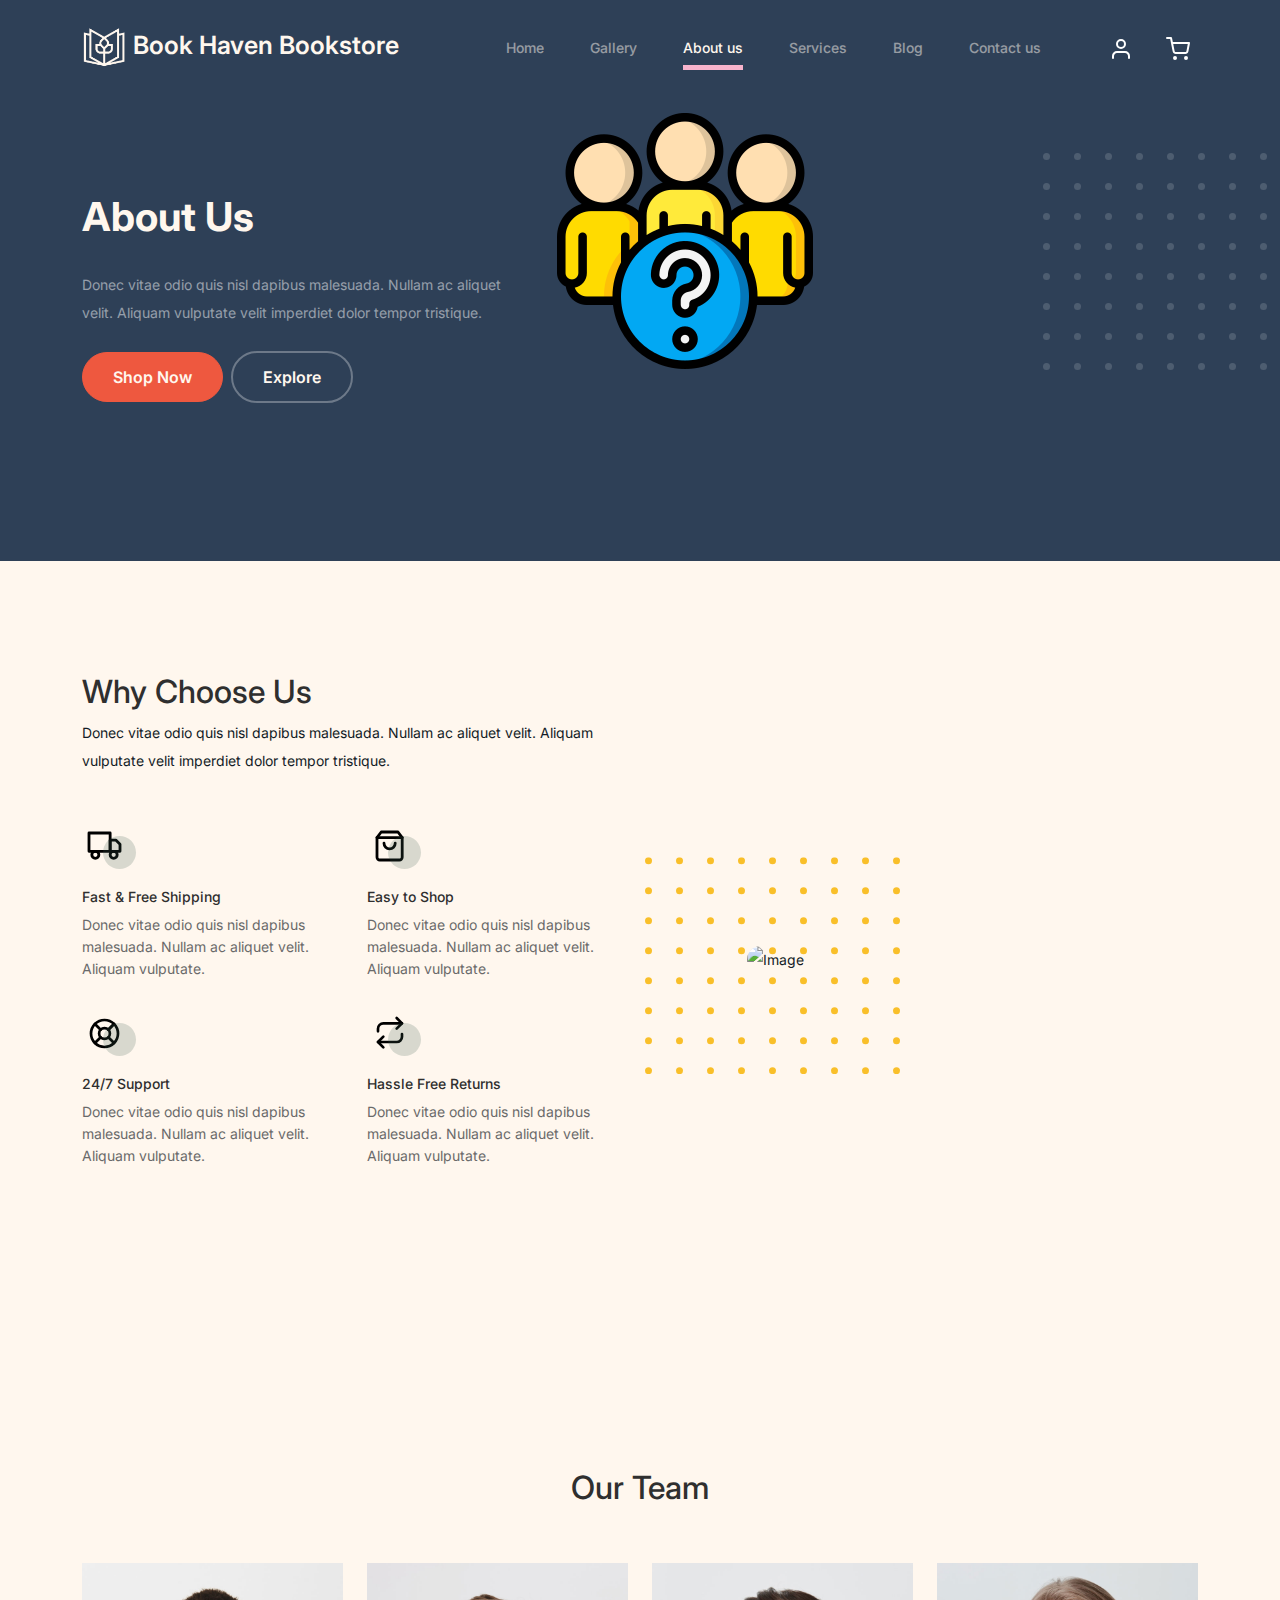
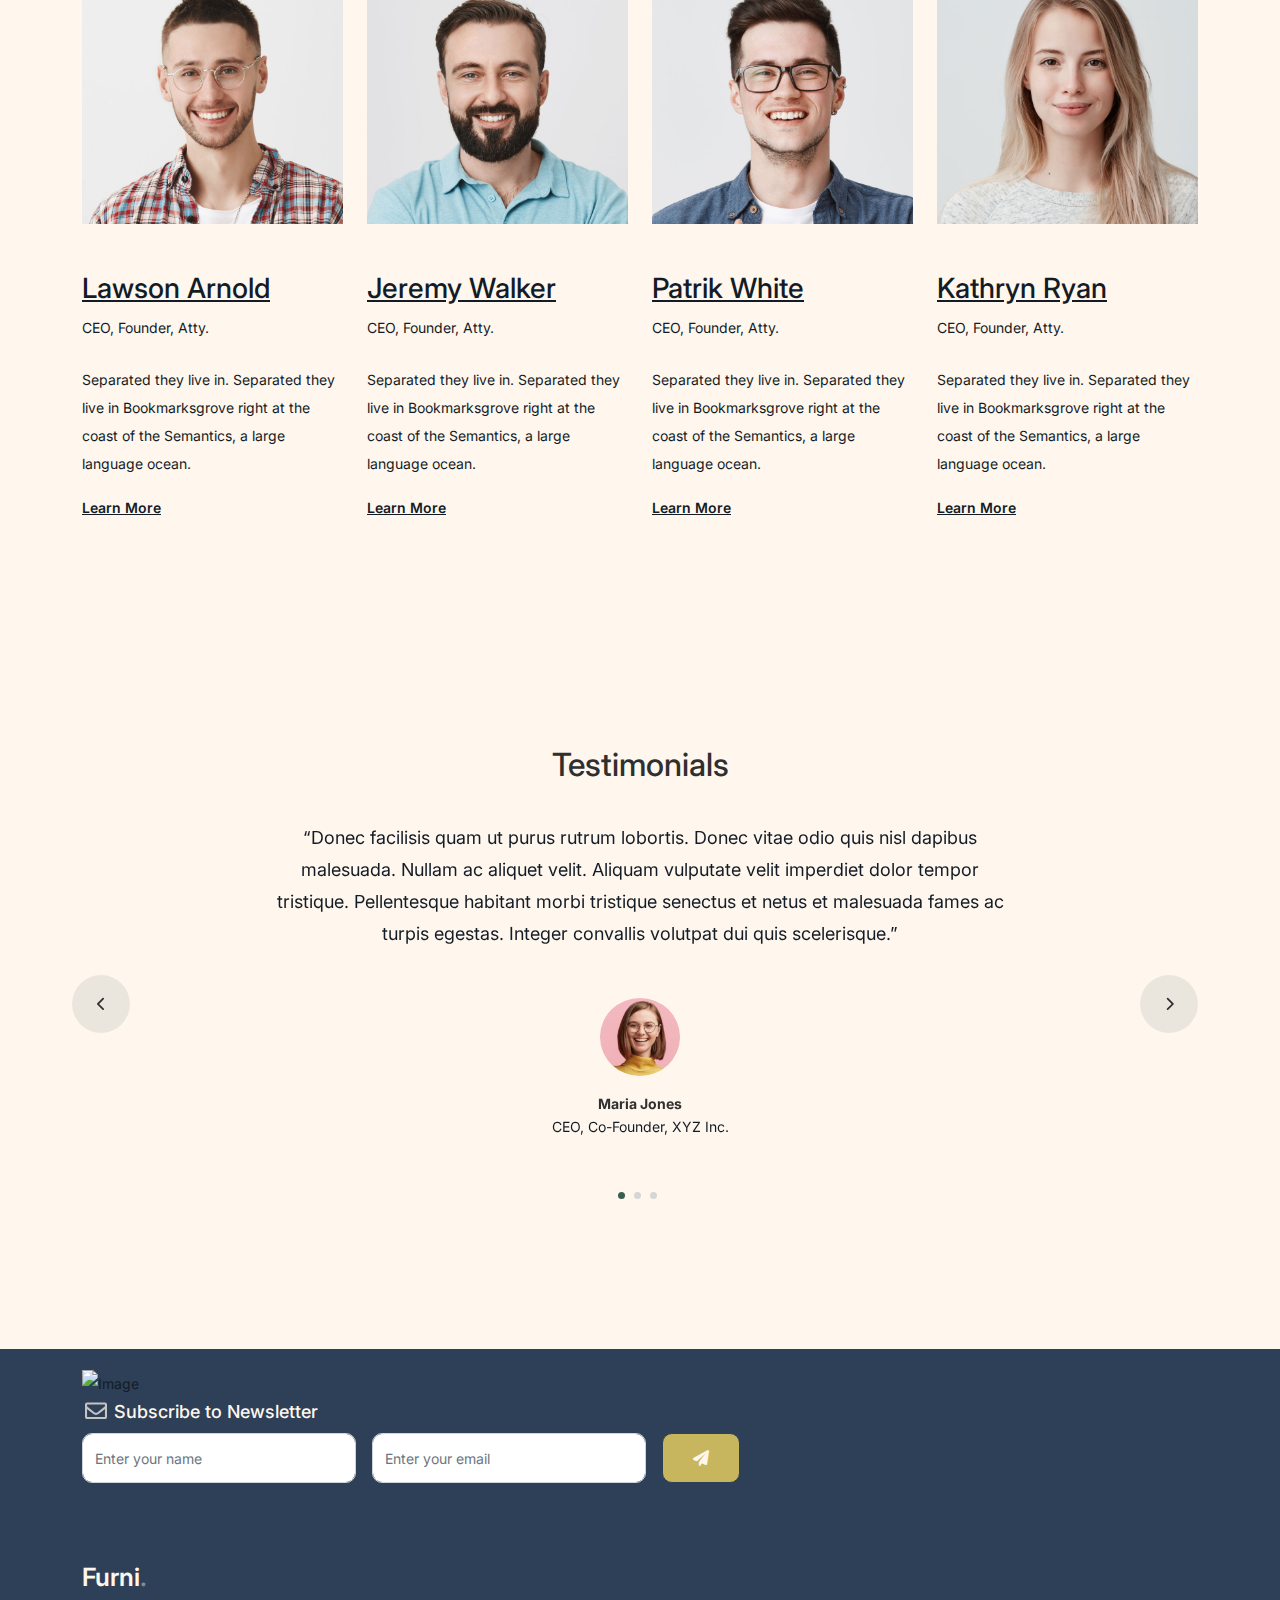
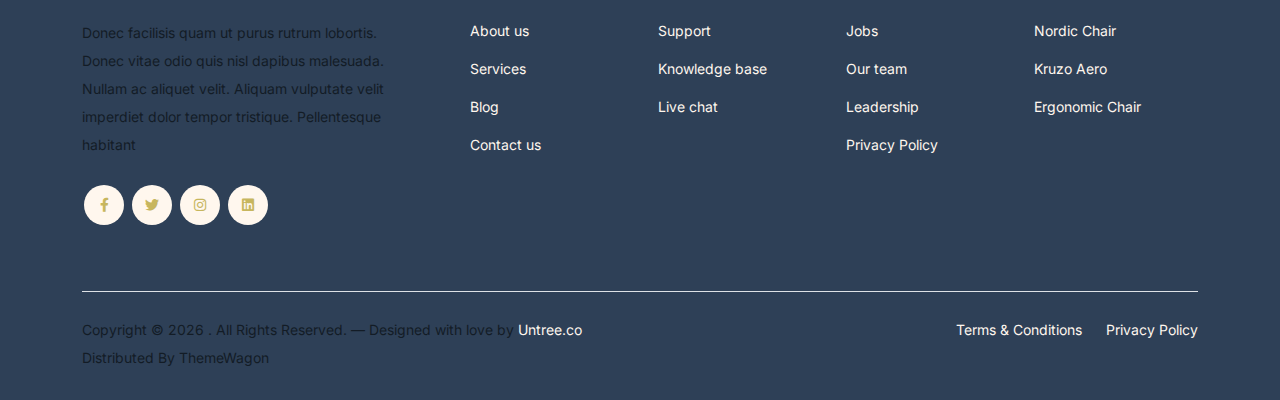
==== commit 8e730fcb: "update navbar branding to "Book Haven Bookstore" and adjust related elements across multiple pages" ====
--- a/about.html
+++ b/about.html
@@ -27,34 +27,38 @@
     />
     <link href="css/tiny-slider.css" rel="stylesheet" />
     <link href="css/style.css" rel="stylesheet" />
-    <title>
-      Furni Free Bootstrap 5 Template for Furniture and Interior Design Websites
-      by Untree.co
-    </title>
+    <title>About Book Haven Bookstore</title>
   </head>
 
   <body>
     <!-- Start Header/Navigation -->
     <nav
       class="custom-navbar navbar navbar navbar-expand-md navbar-dark bg-dark"
-      arial-label="Furni navigation bar"
+      arial-label="Book Haven navigation bar"
     >
       <div class="container">
-        <a class="navbar-brand" href="index.html">Furni<span>.</span></a>
+        <a class="navbar-brand" href="index.html">
+          <img
+            src="images/logo_fff7ee.png"
+            alt="Book Haven Logo"
+            class="logo-img"
+          />
+          Book Haven Bookstore
+        </a>
 
         <button
           class="navbar-toggler"
           type="button"
           data-bs-toggle="collapse"
-          data-bs-target="#navbarsFurni"
-          aria-controls="navbarsFurni"
+          data-bs-target="#navbarsHaven"
+          aria-controls="navbarsHaven"
           aria-expanded="false"
           aria-label="Toggle navigation"
         >
           <span class="navbar-toggler-icon"></span>
         </button>
 
-        <div class="collapse navbar-collapse" id="navbarsFurni">
+        <div class="collapse navbar-collapse" id="navbarsHaven">
           <ul class="custom-navbar-nav navbar-nav ms-auto mb-2 mb-md-0">
             <li class="nav-item">
               <a class="nav-link" href="index.html">Home</a>
@@ -102,7 +106,7 @@
           </div>
           <div class="col-lg-7">
             <div class="hero-img-wrap">
-              <img src="images/couch.png" class="img-fluid" />
+              <img src="images/about.png" class="img-fluid" />
             </div>
           </div>
         </div>
--- a/css/style.css
+++ b/css/style.css
@@ -173,14 +173,14 @@
   margin-bottom: 30px;
 }
 .hero .hero-img-wrap {
-  position: relative;
+  position:relative;
 }
 .hero .hero-img-wrap img {
   position: relative;
   top: 0px;
   right: 0px;
   z-index: 2;
-  max-width: 780px;
+  max-width: 100%;
   left: -20px;
 }
 @media (min-width: 768px) {
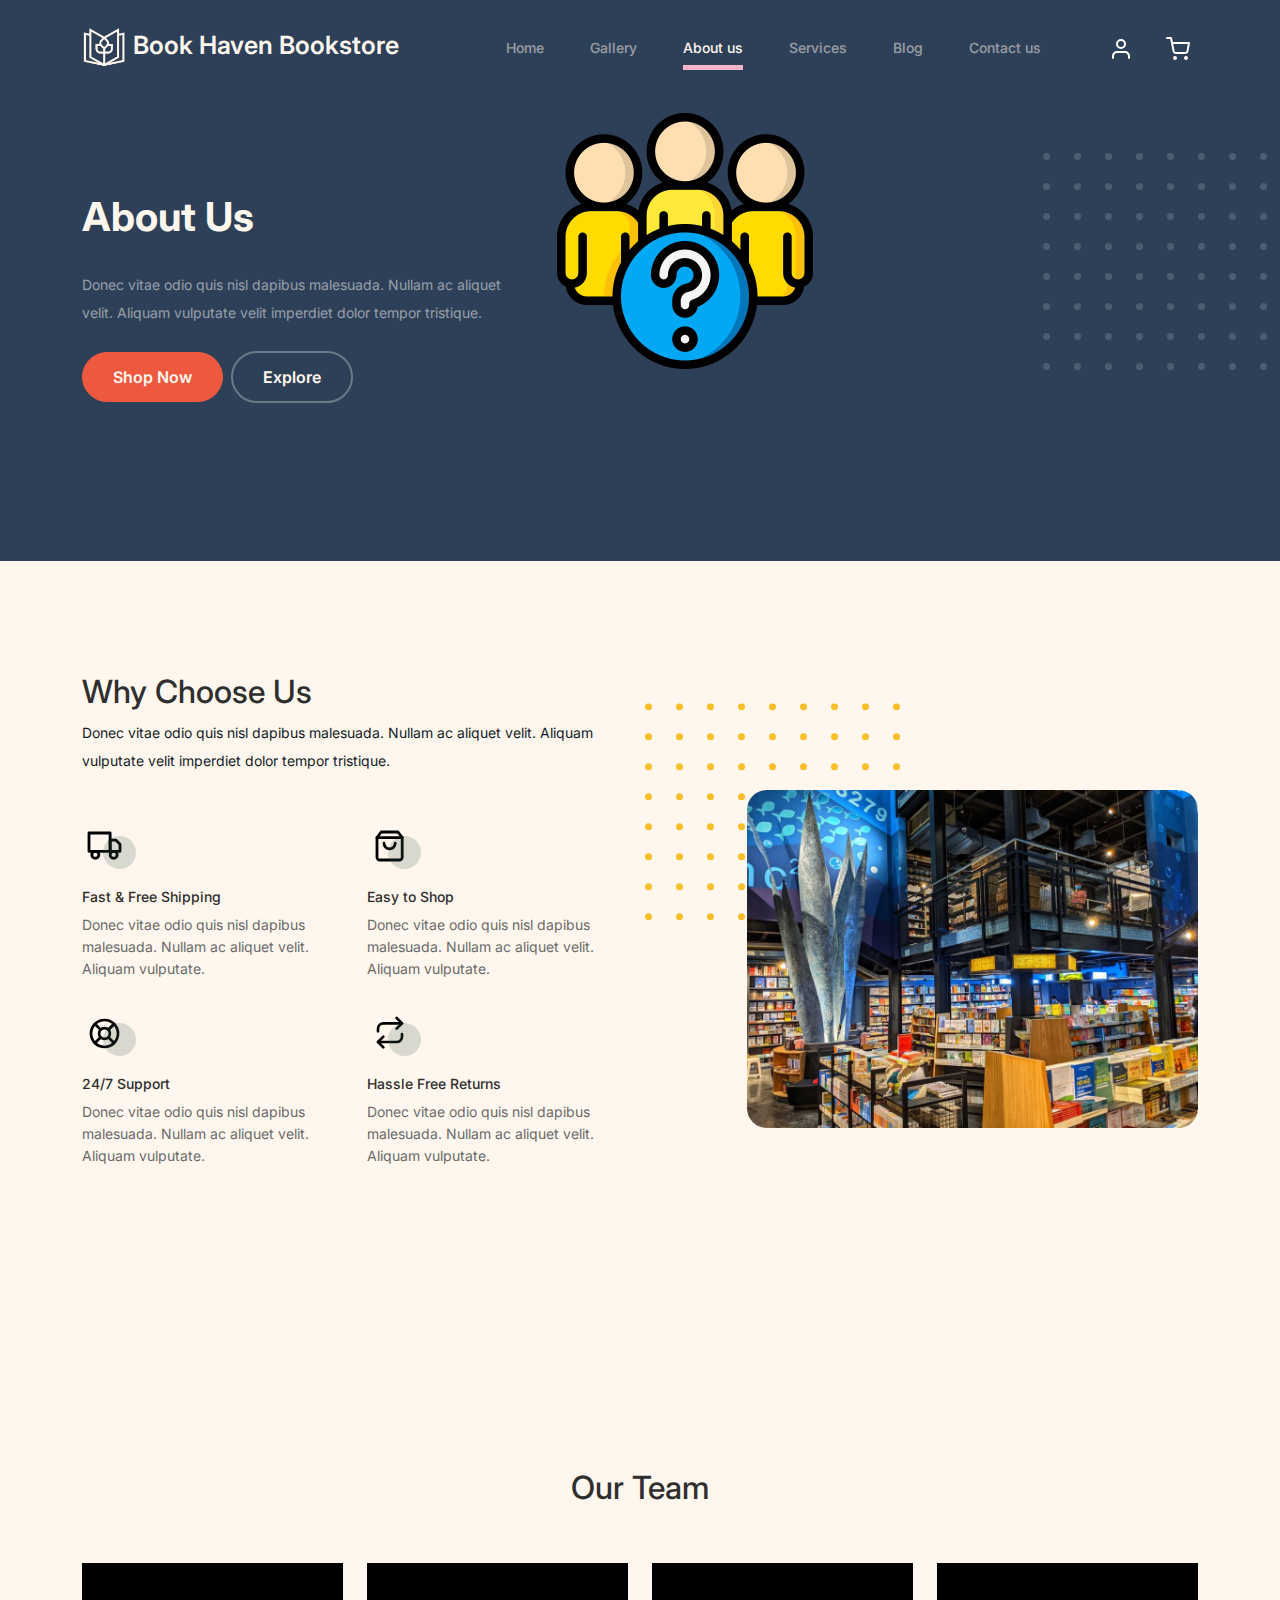
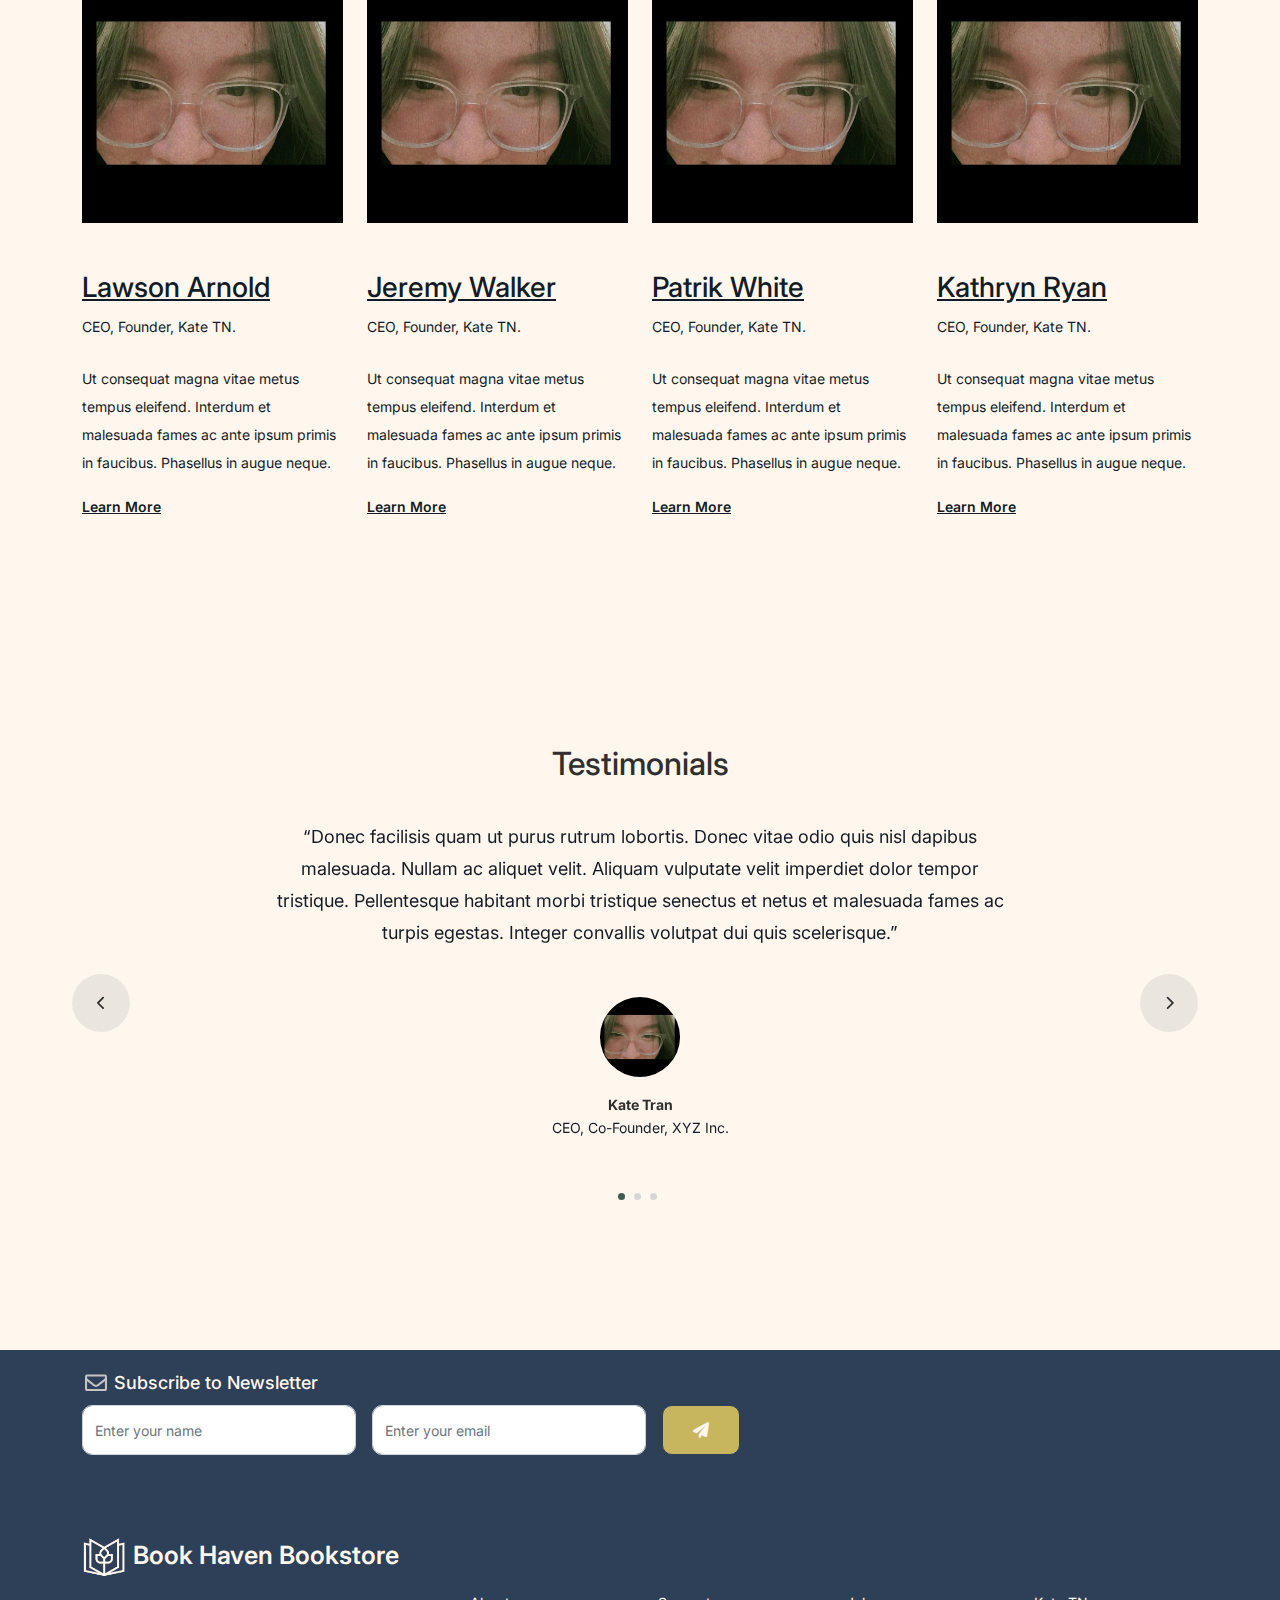
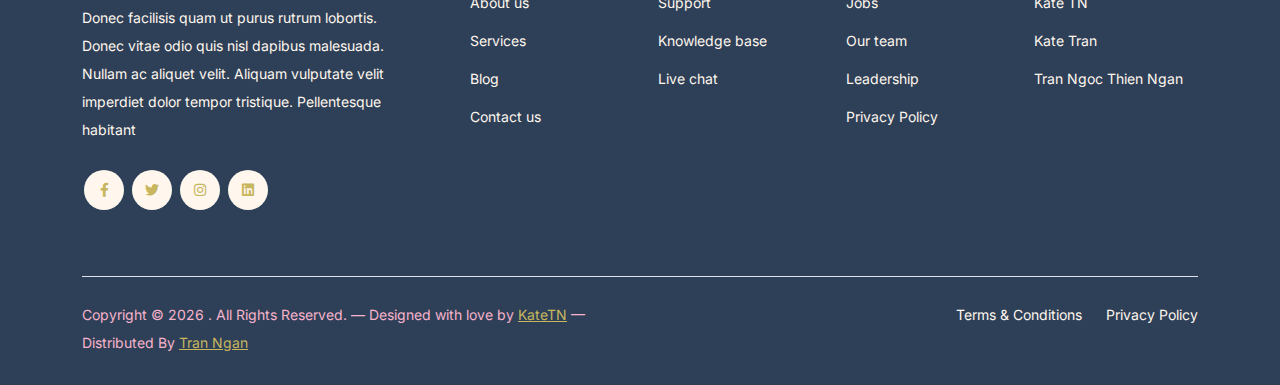
==== commit 5632e8a7: "update footer branding to "Book Haven Bookstore" and adjust social media links across cart, checkout" ====
--- a/about.html
+++ b/about.html
@@ -191,7 +191,7 @@
           <div class="col-lg-5">
             <div class="img-wrap">
               <img
-                src="images/why-choose-us-img.jpg"
+                src="images/why_choose_us.png"
                 alt="Image"
                 class="img-fluid"
               />
@@ -214,14 +214,15 @@
         <div class="row">
           <!-- Start Column 1 -->
           <div class="col-12 col-md-6 col-lg-3 mb-5 mb-md-0">
-            <img src="images/person_1.jpg" class="img-fluid mb-5" />
+            <img src="images/dev-kate.png" class="img-fluid mb-5" />
             <h3 clas>
               <a href="#"><span class="">Lawson</span> Arnold</a>
             </h3>
-            <span class="d-block position mb-4">CEO, Founder, Atty.</span>
+            <span class="d-block position mb-4">CEO, Founder, Kate TN.</span>
             <p>
-              Separated they live in. Separated they live in Bookmarksgrove
-              right at the coast of the Semantics, a large language ocean.
+              Ut consequat magna vitae metus tempus eleifend. Interdum et
+              malesuada fames ac ante ipsum primis in faucibus. Phasellus in
+              augue neque.
             </p>
             <p class="mb-0">
               <a href="#" class="more dark"
@@ -233,15 +234,16 @@
 
           <!-- Start Column 2 -->
           <div class="col-12 col-md-6 col-lg-3 mb-5 mb-md-0">
-            <img src="images/person_2.jpg" class="img-fluid mb-5" />
+            <img src="images/dev-kate.png" class="img-fluid mb-5" />
 
             <h3 clas>
               <a href="#"><span class="">Jeremy</span> Walker</a>
             </h3>
-            <span class="d-block position mb-4">CEO, Founder, Atty.</span>
+            <span class="d-block position mb-4">CEO, Founder, Kate TN.</span>
             <p>
-              Separated they live in. Separated they live in Bookmarksgrove
-              right at the coast of the Semantics, a large language ocean.
+              Ut consequat magna vitae metus tempus eleifend. Interdum et
+              malesuada fames ac ante ipsum primis in faucibus. Phasellus in
+              augue neque.
             </p>
             <p class="mb-0">
               <a href="#" class="more dark"
@@ -253,14 +255,15 @@
 
           <!-- Start Column 3 -->
           <div class="col-12 col-md-6 col-lg-3 mb-5 mb-md-0">
-            <img src="images/person_3.jpg" class="img-fluid mb-5" />
+            <img src="images/dev-kate.png" class="img-fluid mb-5" />
             <h3 clas>
               <a href="#"><span class="">Patrik</span> White</a>
             </h3>
-            <span class="d-block position mb-4">CEO, Founder, Atty.</span>
+            <span class="d-block position mb-4">CEO, Founder, Kate TN.</span>
             <p>
-              Separated they live in. Separated they live in Bookmarksgrove
-              right at the coast of the Semantics, a large language ocean.
+              Ut consequat magna vitae metus tempus eleifend. Interdum et
+              malesuada fames ac ante ipsum primis in faucibus. Phasellus in
+              augue neque.
             </p>
             <p class="mb-0">
               <a href="#" class="more dark"
@@ -272,15 +275,16 @@
 
           <!-- Start Column 4 -->
           <div class="col-12 col-md-6 col-lg-3 mb-5 mb-md-0">
-            <img src="images/person_4.jpg" class="img-fluid mb-5" />
+            <img src="images/dev-kate.png" class="img-fluid mb-5" />
 
             <h3 clas>
               <a href="#"><span class="">Kathryn</span> Ryan</a>
             </h3>
-            <span class="d-block position mb-4">CEO, Founder, Atty.</span>
+            <span class="d-block position mb-4">CEO, Founder, Kate TN.</span>
             <p>
-              Separated they live in. Separated they live in Bookmarksgrove
-              right at the coast of the Semantics, a large language ocean.
+              Ut consequat magna vitae metus tempus eleifend. Interdum et
+              malesuada fames ac ante ipsum primis in faucibus. Phasellus in
+              augue neque.
             </p>
             <p class="mb-0">
               <a href="#" class="more dark"
@@ -335,12 +339,12 @@
                         <div class="author-info">
                           <div class="author-pic">
                             <img
-                              src="images/person-1.png"
+                              src="images/dev-kate.png"
                               alt="Maria Jones"
                               class="img-fluid"
                             />
                           </div>
-                          <h3 class="font-weight-bold">Maria Jones</h3>
+                          <h3 class="font-weight-bold">Kate Tran</h3>
                           <span class="position d-block mb-3"
                             >CEO, Co-Founder, XYZ Inc.</span
                           >
@@ -370,12 +374,12 @@
                         <div class="author-info">
                           <div class="author-pic">
                             <img
-                              src="images/person-1.png"
+                              src="images/dev-kate.png"
                               alt="Maria Jones"
                               class="img-fluid"
                             />
                           </div>
-                          <h3 class="font-weight-bold">Maria Jones</h3>
+                          <h3 class="font-weight-bold">Kate Tran</h3>
                           <span class="position d-block mb-3"
                             >CEO, Co-Founder, XYZ Inc.</span
                           >
@@ -405,12 +409,12 @@
                         <div class="author-info">
                           <div class="author-pic">
                             <img
-                              src="images/person-1.png"
+                              src="images/dev-kate.png"
                               alt="Maria Jones"
                               class="img-fluid"
                             />
                           </div>
-                          <h3 class="font-weight-bold">Maria Jones</h3>
+                          <h3 class="font-weight-bold">Kate Tran</h3>
                           <span class="position d-block mb-3"
                             >CEO, Co-Founder, XYZ Inc.</span
                           >
@@ -428,13 +432,8 @@
     </div>
     <!-- End Testimonial Slider -->
 
-    <!-- Start Footer Section -->
     <footer class="footer-section">
       <div class="container relative">
-        <div class="sofa-img">
-          <img src="images/sofa.png" alt="Image" class="img-fluid" />
-        </div>
-
         <div class="row">
           <div class="col-lg-8">
             <div class="subscription-form">
@@ -475,9 +474,16 @@
         <div class="row g-5 mb-5">
           <div class="col-lg-4">
             <div class="mb-4 footer-logo-wrap">
-              <a href="#" class="footer-logo">Furni<span>.</span></a>
-            </div>
-            <p class="mb-4">
+              <a href="#" class="footer-logo">
+                <img
+                  src="images/logo_fff7ee.png"
+                  alt="Book Haven Logo"
+                  class="logo-img"
+                />
+                Book Haven Bookstore
+              </a>
+            </div>
+            <p class="mb-4 footer-paragraph">
               Donec facilisis quam ut purus rutrum lobortis. Donec vitae odio
               quis nisl dapibus malesuada. Nullam ac aliquet velit. Aliquam
               vulputate velit imperdiet dolor tempor tristique. Pellentesque
@@ -486,16 +492,24 @@
 
             <ul class="list-unstyled custom-social">
               <li>
-                <a href="#"><span class="fa fa-brands fa-facebook-f"></span></a>
+                <a href="https://www.facebook.com/trangocthienngan.katetn/"
+                  ><span class="fa fa-brands fa-facebook-f"></span
+                ></a>
               </li>
               <li>
-                <a href="#"><span class="fa fa-brands fa-twitter"></span></a>
+                <a href="https://x.com/Kate_TN2"
+                  ><span class="fa fa-brands fa-twitter"></span
+                ></a>
               </li>
               <li>
-                <a href="#"><span class="fa fa-brands fa-instagram"></span></a>
+                <a href="https://www.instagram.com/katetn_211/"
+                  ><span class="fa fa-brands fa-instagram"></span
+                ></a>
               </li>
               <li>
-                <a href="#"><span class="fa fa-brands fa-linkedin"></span></a>
+                <a href="https://www.linkedin.com/in/tranngocthienngan/"
+                  ><span class="fa fa-brands fa-linkedin"></span
+                ></a>
               </li>
             </ul>
           </div>
@@ -530,9 +544,9 @@
 
               <div class="col-6 col-sm-6 col-md-3">
                 <ul class="list-unstyled">
-                  <li><a href="#">Nordic Chair</a></li>
-                  <li><a href="#">Kruzo Aero</a></li>
-                  <li><a href="#">Ergonomic Chair</a></li>
+                  <li><a href="#">Kate TN</a></li>
+                  <li><a href="#">Kate Tran</a></li>
+                  <li><a href="#">Tran Ngoc Thien Ngan</a></li>
                 </ul>
               </div>
             </div>
@@ -541,16 +555,18 @@
 
         <div class="border-top copyright">
           <div class="row pt-4">
-            <div class="col-lg-6">
+            <div class="col-lg-6 custom-footer-text">
               <p class="mb-2 text-center text-lg-start">
                 Copyright &copy;
                 <script>
                   document.write(new Date().getFullYear());
                 </script>
                 . All Rights Reserved. &mdash; Designed with love by
-                <a href="https://untree.co">Untree.co</a> Distributed By
-                <a hreff="https://themewagon.com">ThemeWagon</a>
-                <!-- License information: https://untree.co/license/ -->
+                <a href="https://github.com/KateTN211">KateTN</a> &mdash;
+                Distributed By
+                <a href="https://www.facebook.com/trangocthienngan.katetn/"
+                  >Tran Ngan</a
+                >
               </p>
             </div>
 
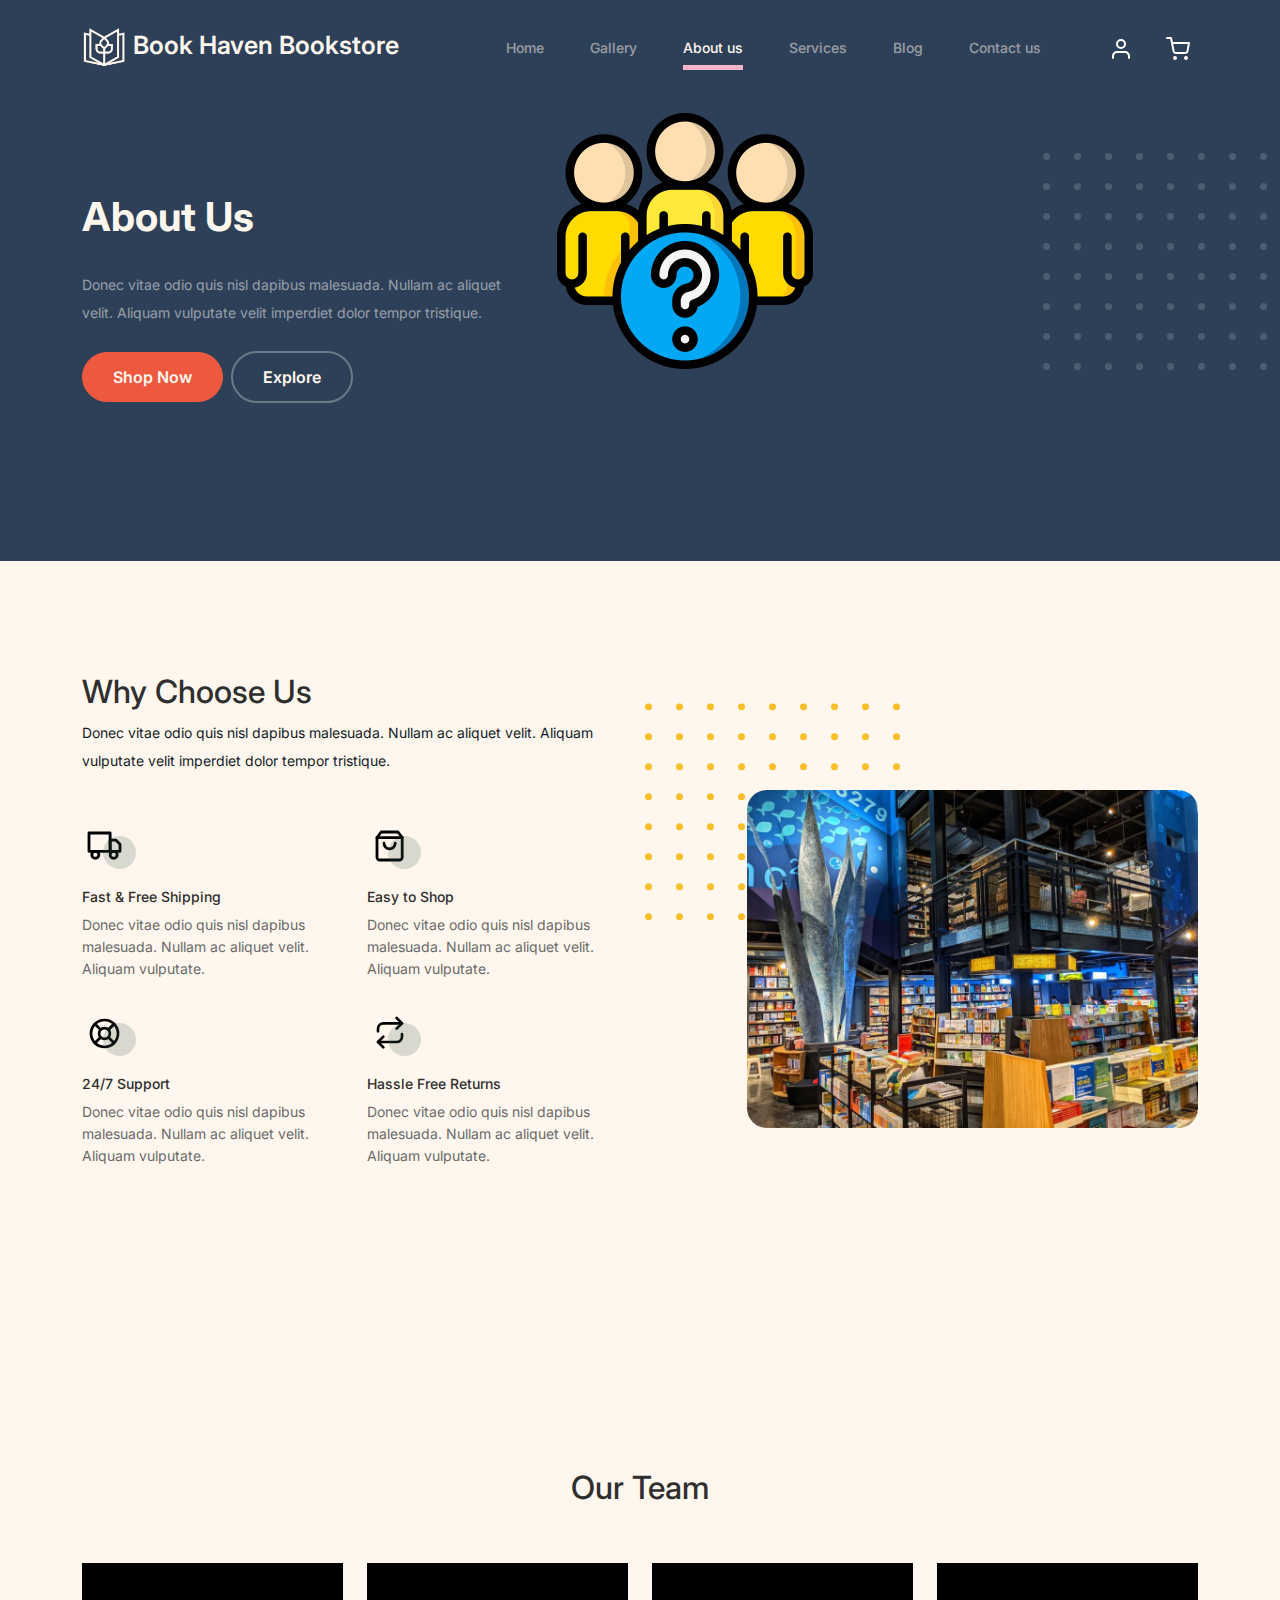
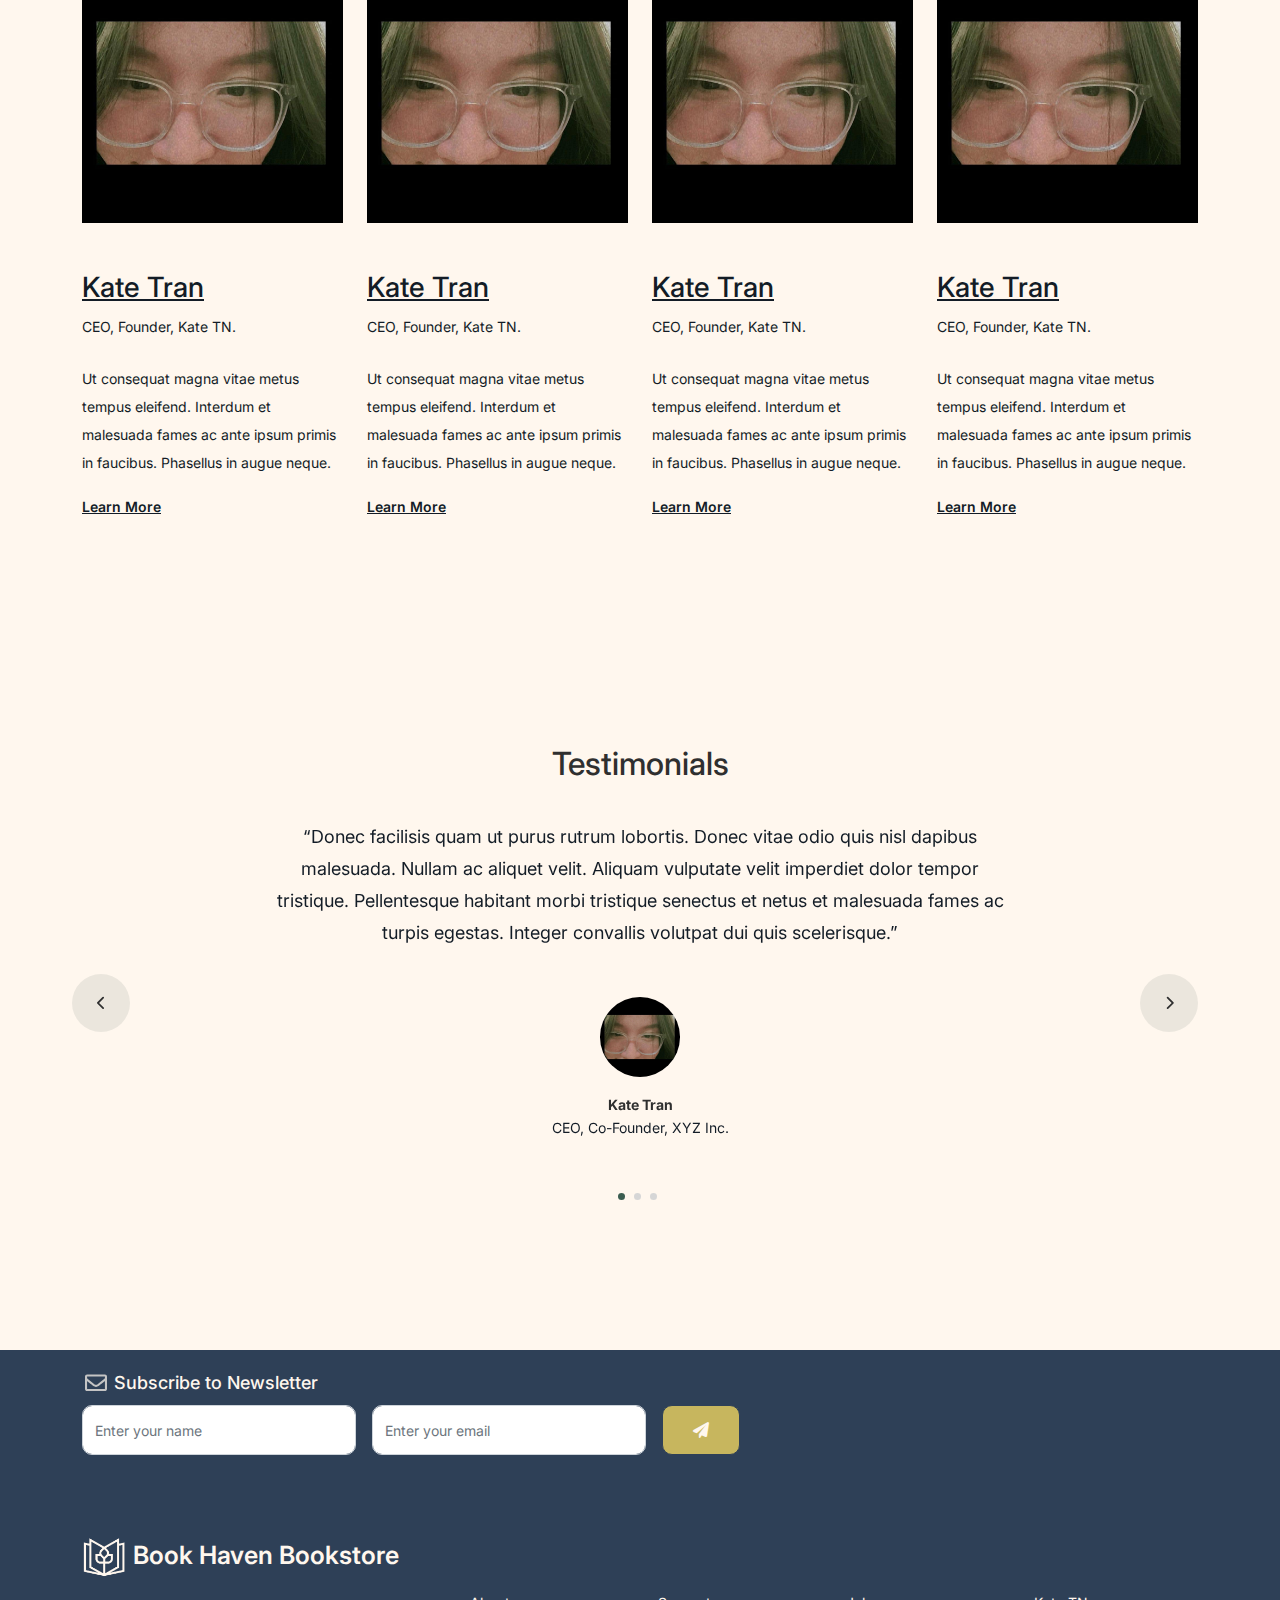
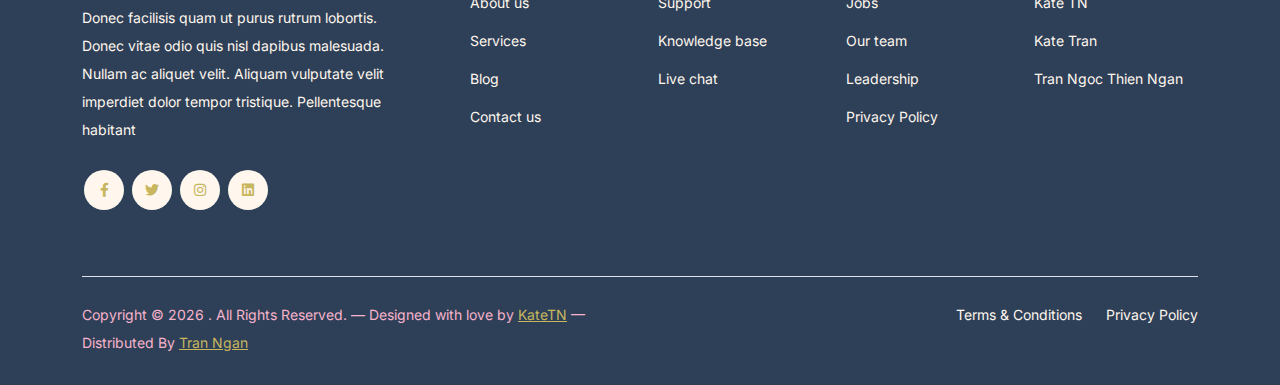
==== commit 8985243f: "update about.html with new author details and remove unused image files" ====
--- a/about.html
+++ b/about.html
@@ -1,10 +1,3 @@
-<!-- /*
-* Bootstrap 5
-* Template Name: Furni
-* Template Author: Untree.co
-* Template URI: https://untree.co/
-* License: https://creativecommons.org/licenses/by/3.0/
-*/ -->
 <!DOCTYPE html>
 <html lang="en">
   <head>
@@ -13,7 +6,7 @@
       name="viewport"
       content="width=device-width, initial-scale=1, shrink-to-fit=no"
     />
-    <meta name="author" content="Untree.co" />
+    <meta name="author" content="KaTe Tran" />
     <link rel="shortcut icon" href="favicon.png" />
 
     <meta name="description" content="" />
@@ -216,7 +209,7 @@
           <div class="col-12 col-md-6 col-lg-3 mb-5 mb-md-0">
             <img src="images/dev-kate.png" class="img-fluid mb-5" />
             <h3 clas>
-              <a href="#"><span class="">Lawson</span> Arnold</a>
+              <a href="#"><span class="">Kate</span> Tran</a>
             </h3>
             <span class="d-block position mb-4">CEO, Founder, Kate TN.</span>
             <p>
@@ -237,7 +230,7 @@
             <img src="images/dev-kate.png" class="img-fluid mb-5" />
 
             <h3 clas>
-              <a href="#"><span class="">Jeremy</span> Walker</a>
+              <a href="#"><span class="">Kate</span> Tran</a>
             </h3>
             <span class="d-block position mb-4">CEO, Founder, Kate TN.</span>
             <p>
@@ -257,7 +250,7 @@
           <div class="col-12 col-md-6 col-lg-3 mb-5 mb-md-0">
             <img src="images/dev-kate.png" class="img-fluid mb-5" />
             <h3 clas>
-              <a href="#"><span class="">Patrik</span> White</a>
+              <a href="#"><span class="">Kate</span> Tran</a>
             </h3>
             <span class="d-block position mb-4">CEO, Founder, Kate TN.</span>
             <p>
@@ -278,7 +271,7 @@
             <img src="images/dev-kate.png" class="img-fluid mb-5" />
 
             <h3 clas>
-              <a href="#"><span class="">Kathryn</span> Ryan</a>
+              <a href="#"><span class="">Kate</span> Tran</a>
             </h3>
             <span class="d-block position mb-4">CEO, Founder, Kate TN.</span>
             <p>
--- a/css/style.css
+++ b/css/style.css
@@ -868,9 +868,9 @@
   height: 50px;
   line-height: 50px;
   text-align: center;
-  background: #3b5d50;
+  background: #2e4057;
   margin-right: 20px;
-  color: #ffffff;
+  color: #fff7ee;
 }
 
 textarea {
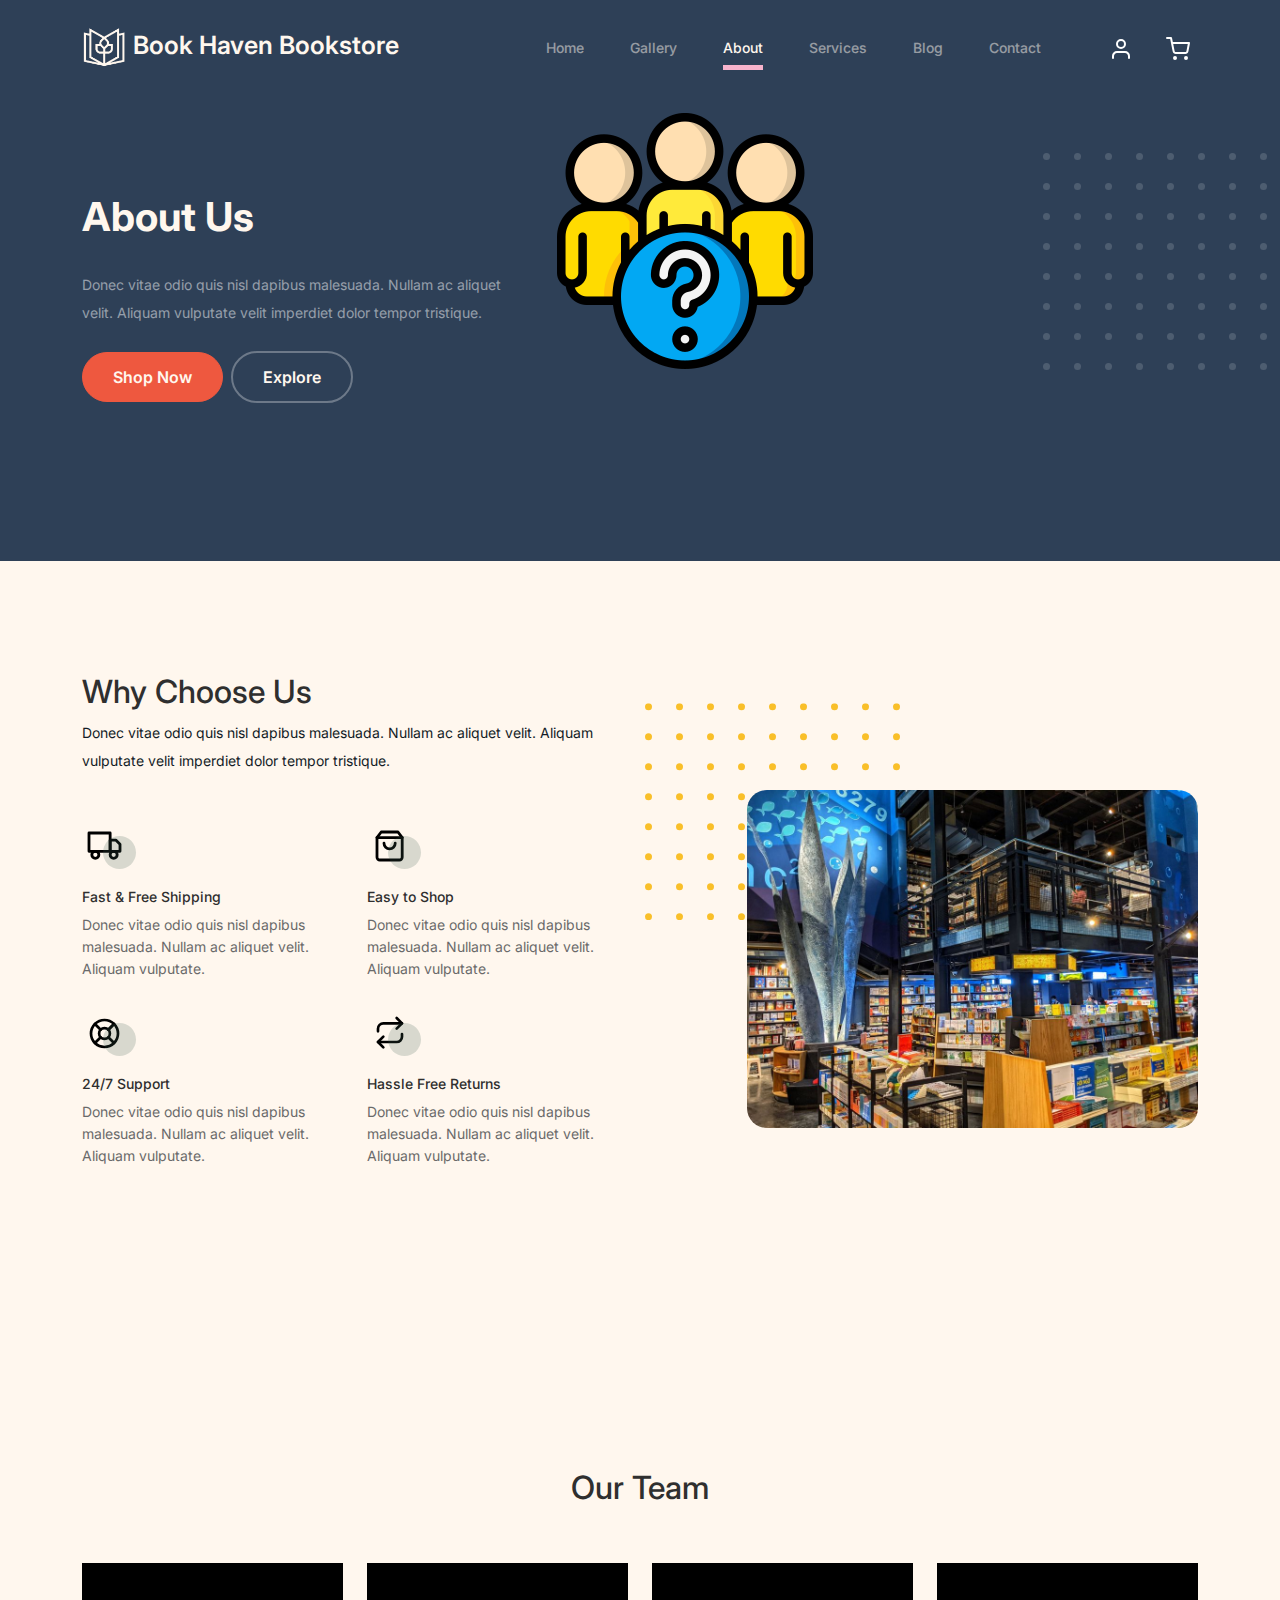
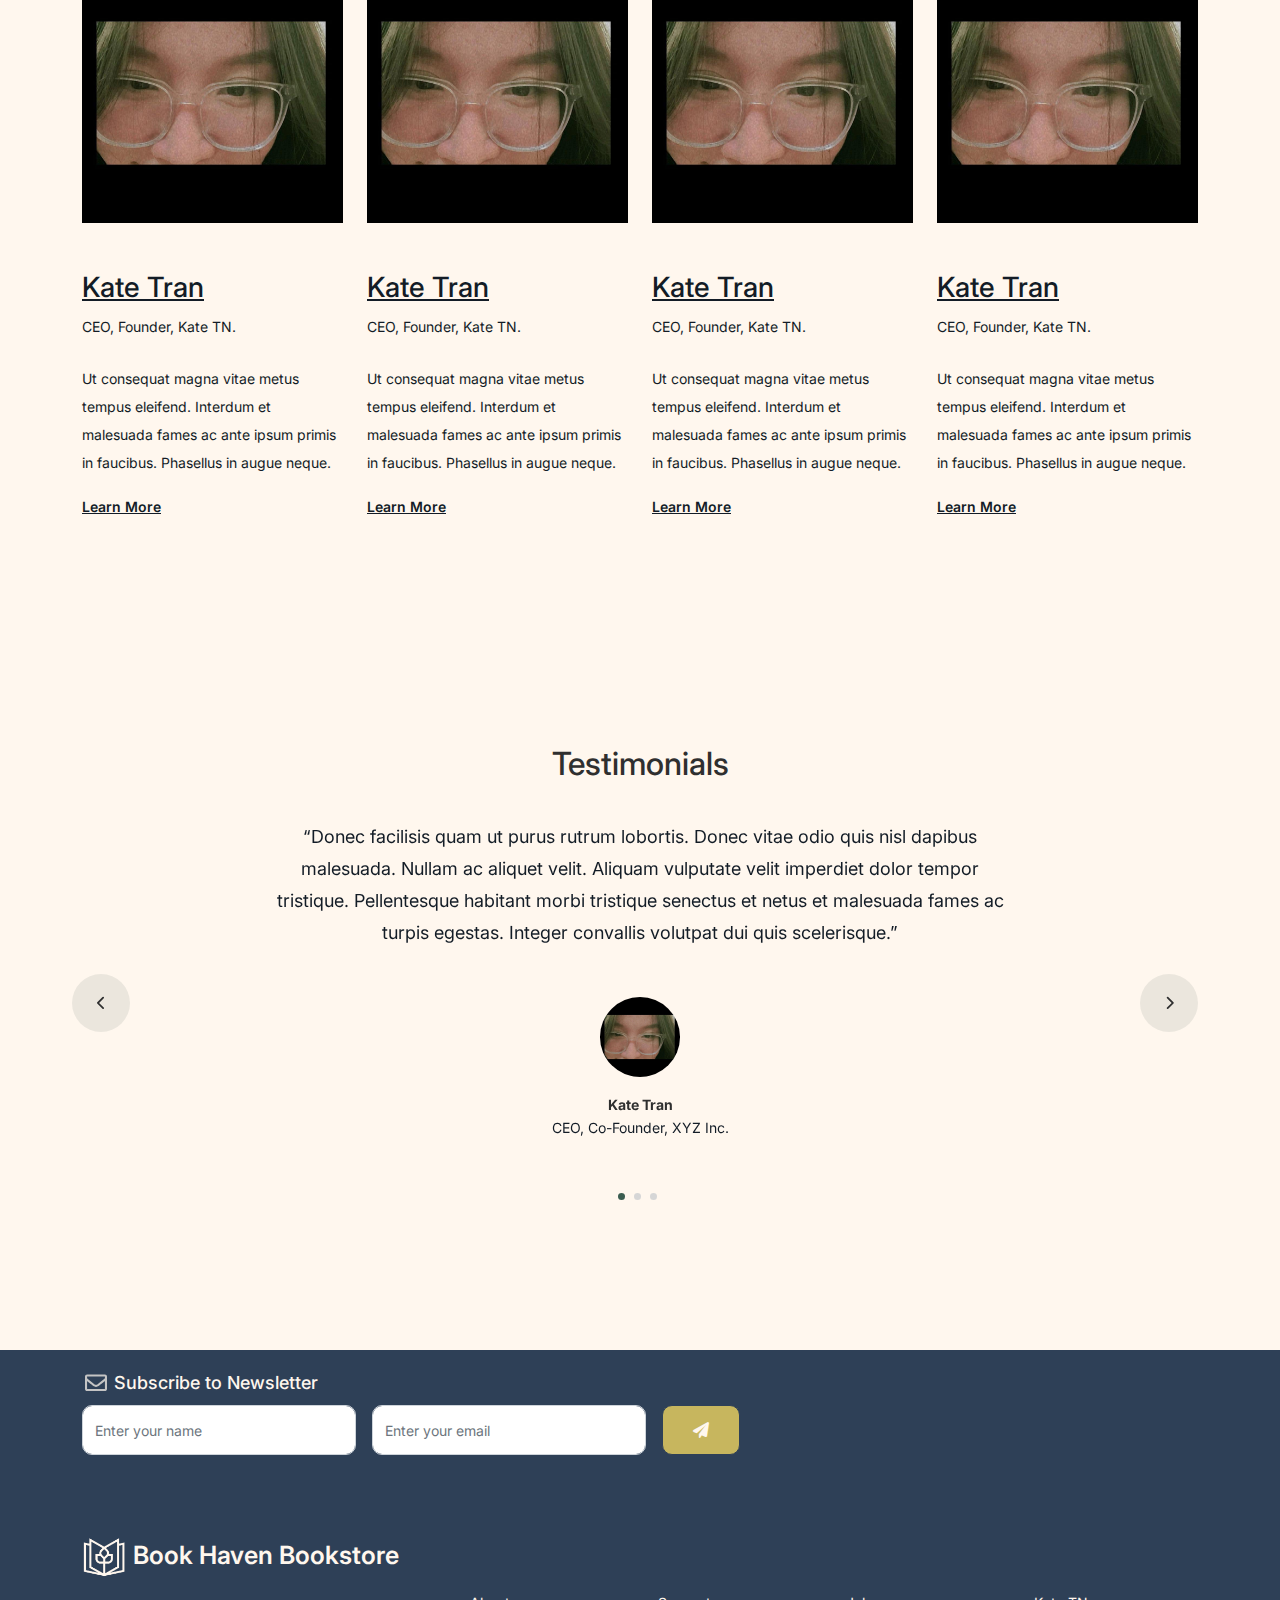
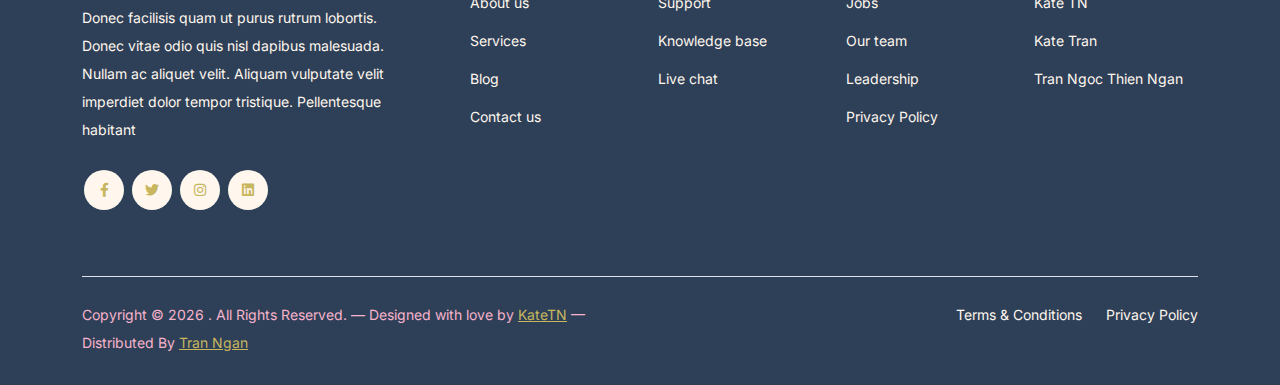
==== commit 88c31b52: "update navigation links to remove "us" from About and Contact" ====
--- a/about.html
+++ b/about.html
@@ -58,11 +58,11 @@
             </li>
             <li><a class="nav-link" href="gallery.html">Gallery</a></li>
             <li class="active">
-              <a class="nav-link" href="about.html">About us</a>
+              <a class="nav-link" href="about.html">About</a>
             </li>
             <li><a class="nav-link" href="services.html">Services</a></li>
             <li><a class="nav-link" href="blog.html">Blog</a></li>
-            <li><a class="nav-link" href="contact.html">Contact us</a></li>
+            <li><a class="nav-link" href="contact.html">Contact</a></li>
           </ul>
 
           <ul class="custom-navbar-cta navbar-nav mb-2 mb-md-0 ms-5">
